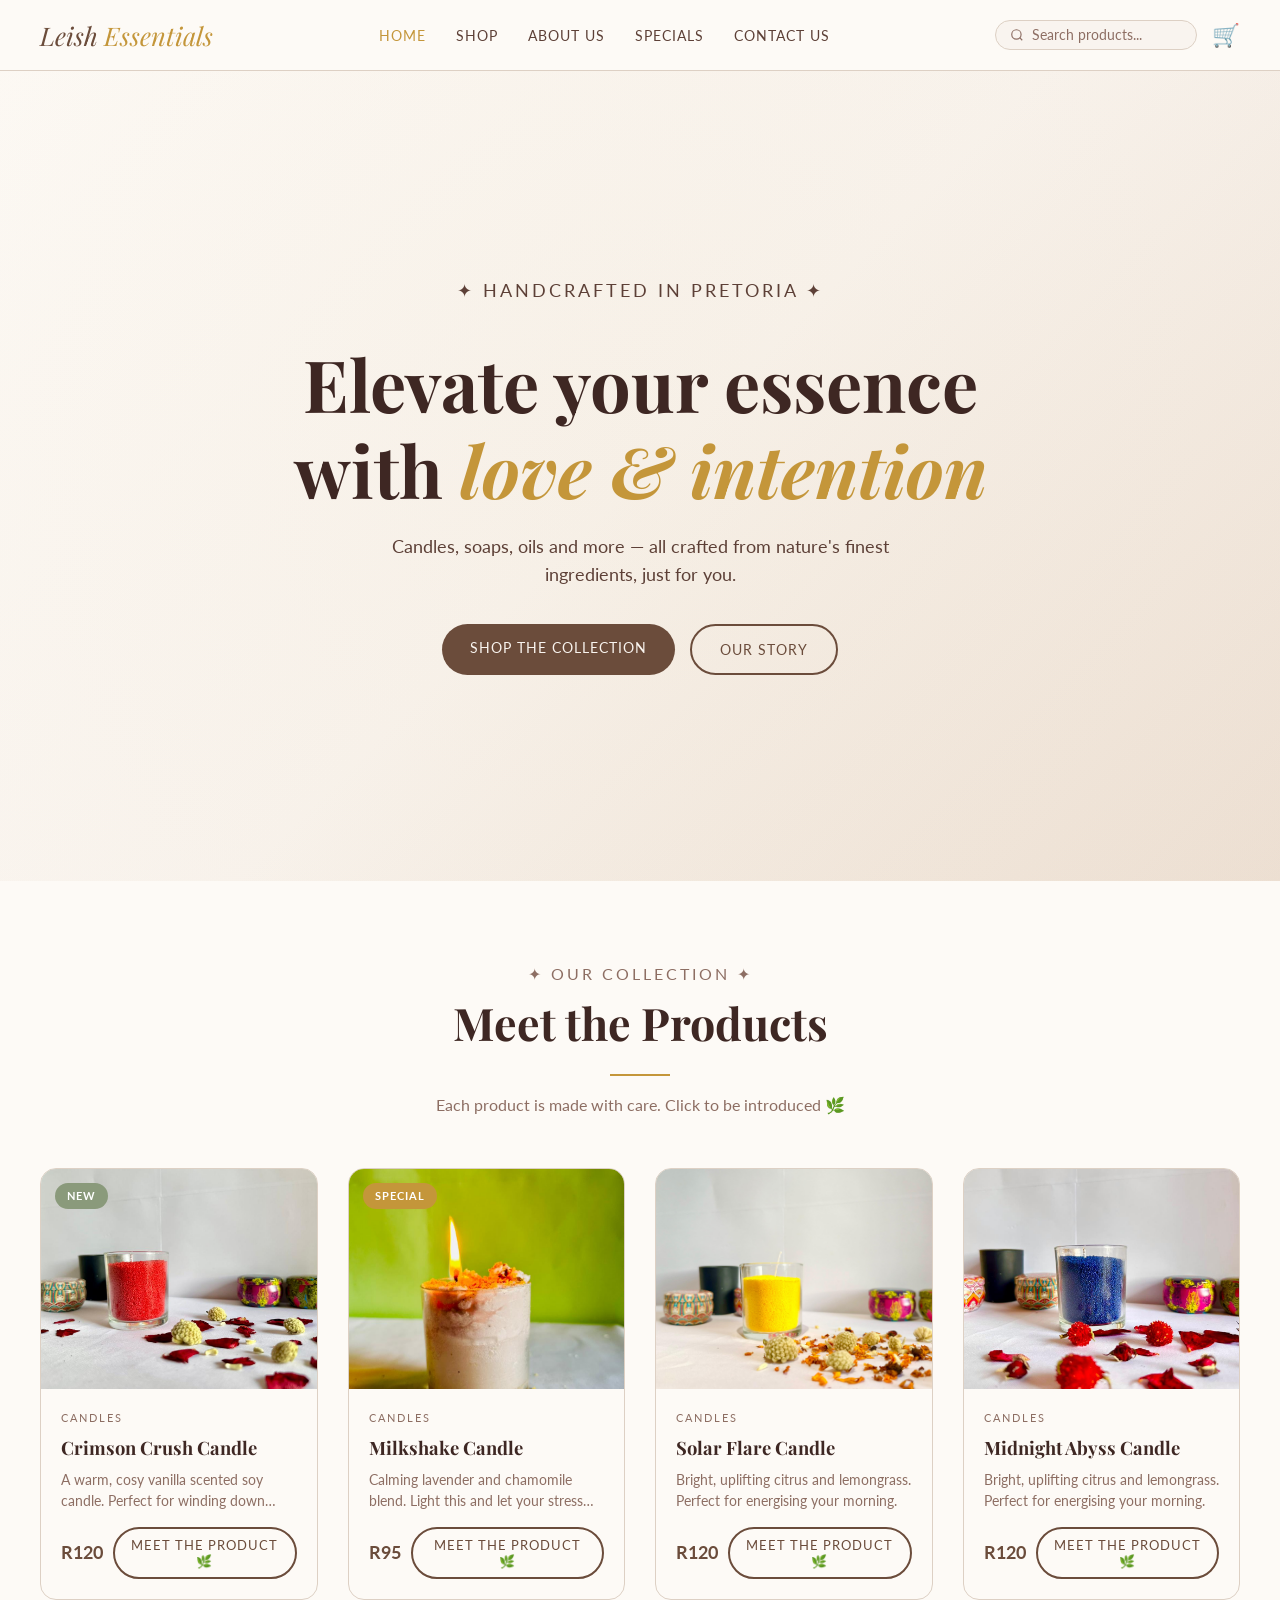
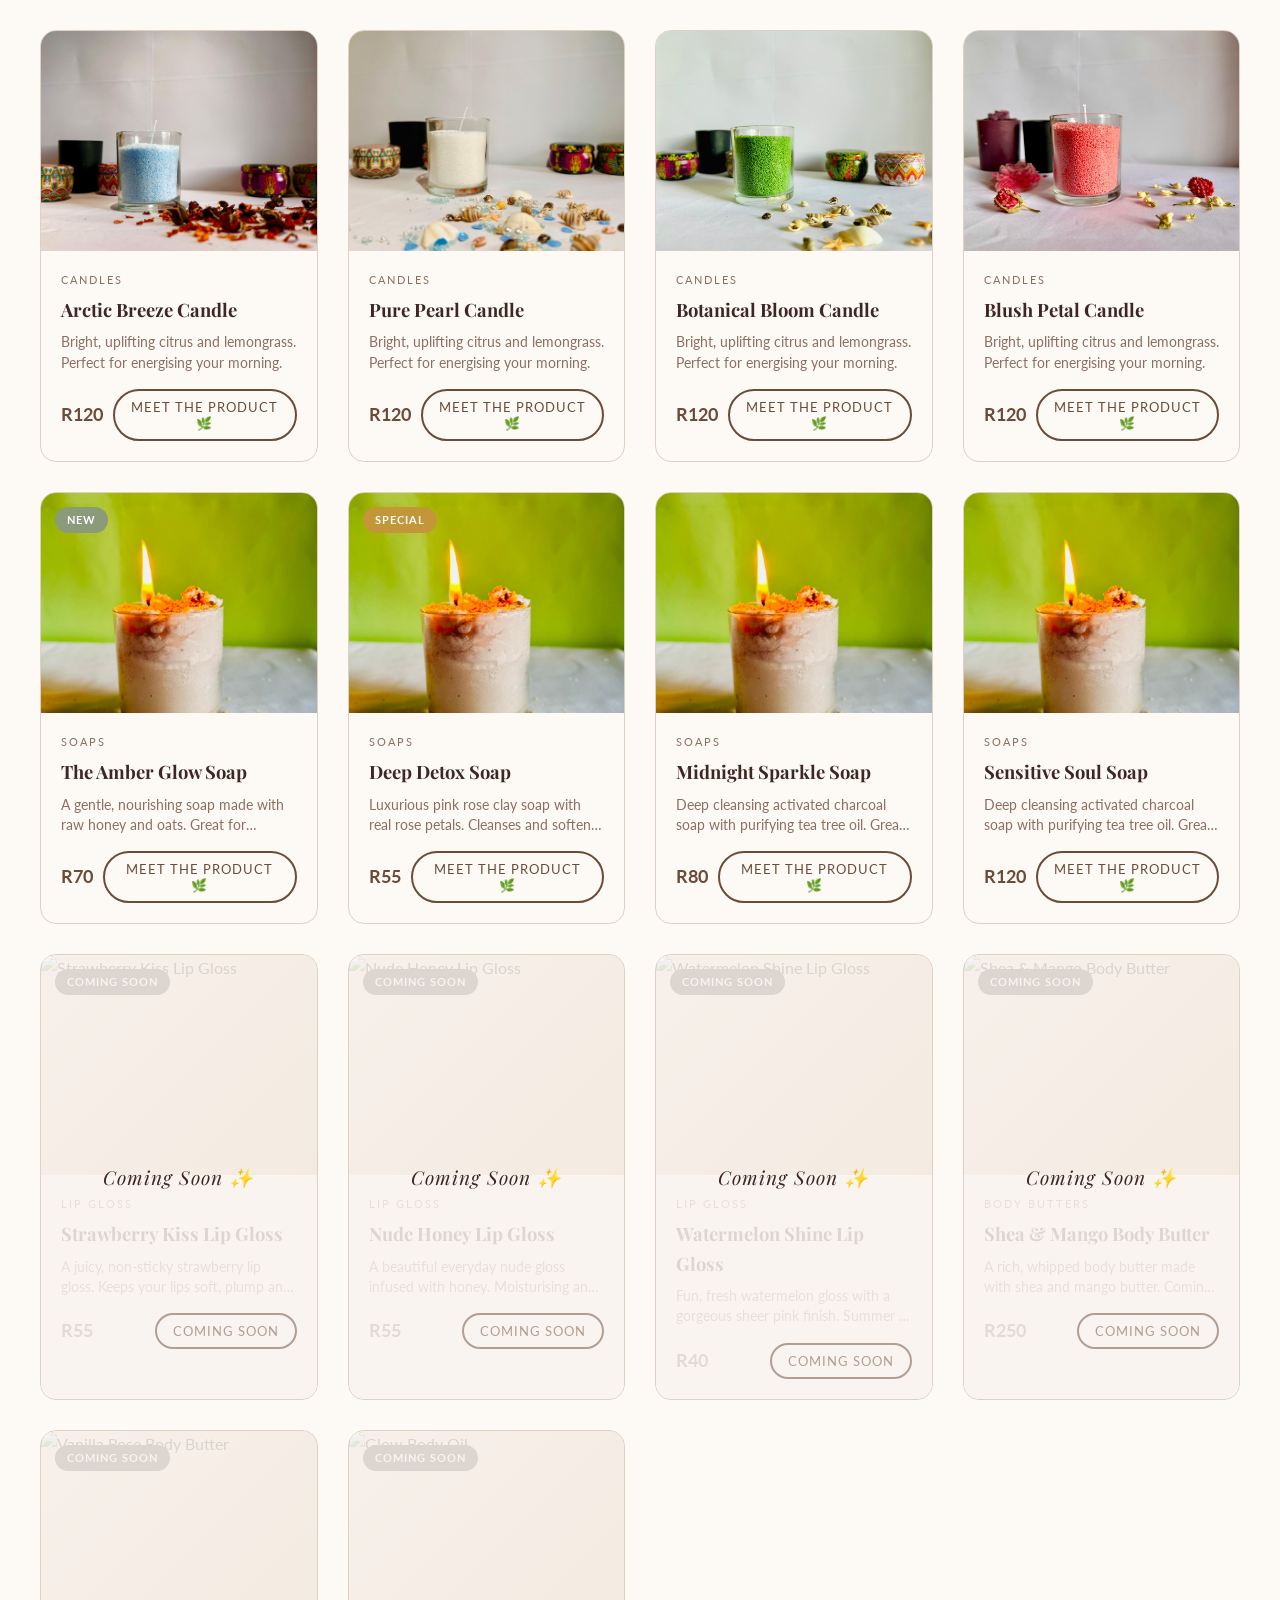
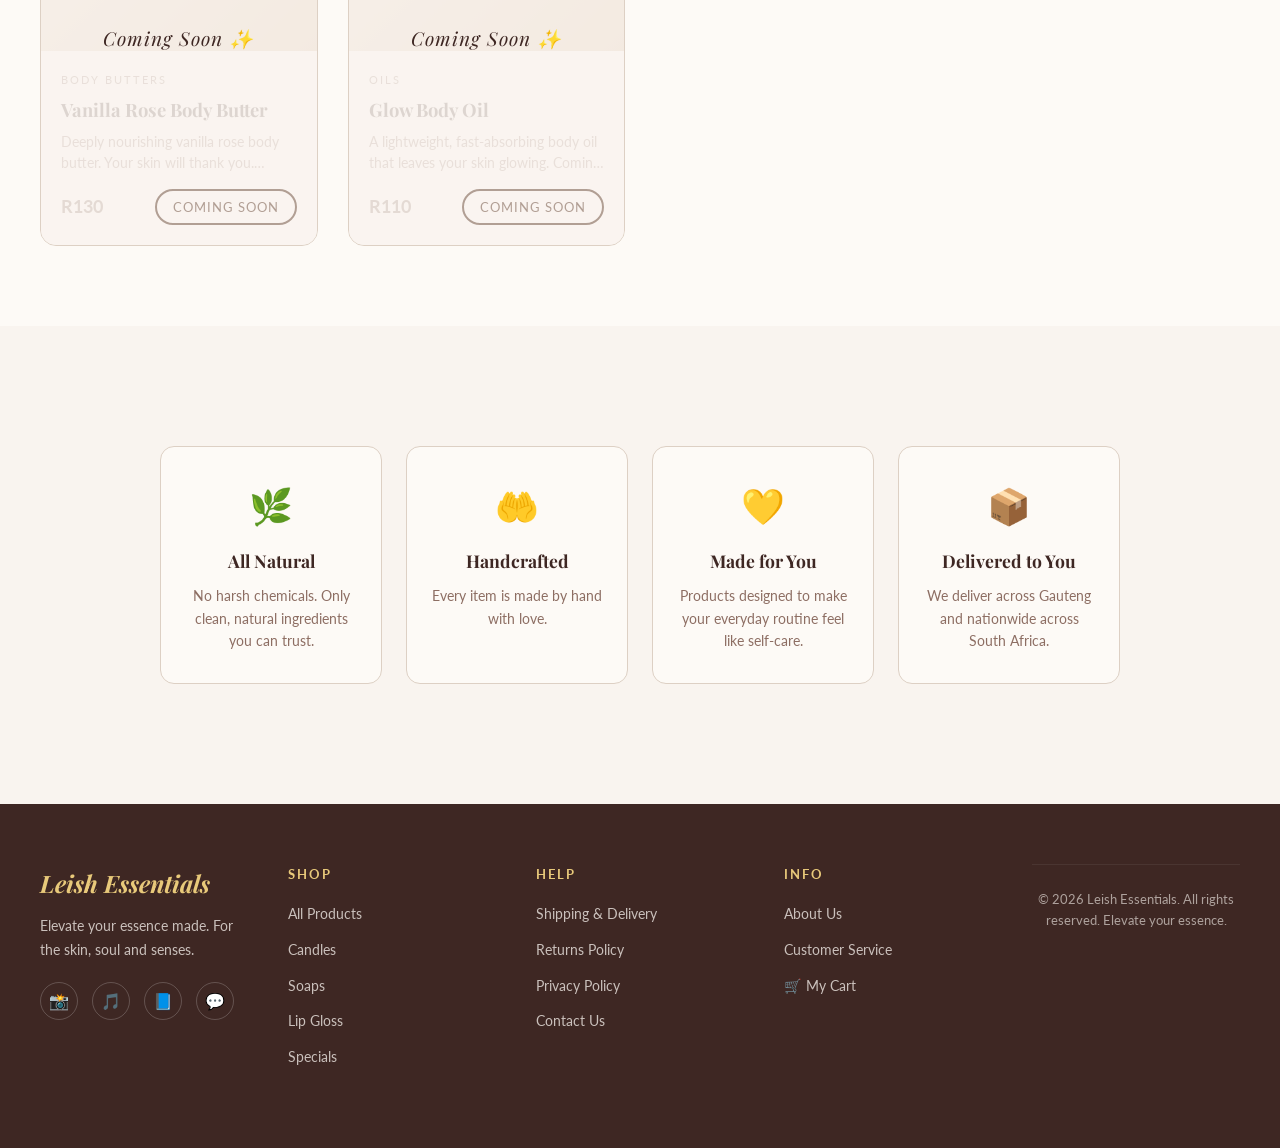
==== index.html @ 4f5d51dc "Fix HTML encoding issues in index.html" ====
<!DOCTYPE html>
<html lang="en">
<head>
  <meta charset="UTF-8" />
  <meta name="viewport" content="width=device-width, initial-scale=1.0"/>
  <title>Leish Essentials — Elevate your essence</title>
  <link rel="stylesheet" href="style.css"/>
</head>
<body>

  <!-- NAVIGATION -->
  <nav>
    <div class="nav-container">
      <a href="index.html" class="nav-logo">Leish <span>Essentials</span></a>

      <ul class="nav-links">
        <li><a href="index.html" class="active">Home</a></li>
        <li><a href="shop.html">Shop</a></li>
        <li><a href="about.html">About Us</a></li>
        <li><a href="specials.html">Specials</a></li>
        <li><a href="contact.html">Contact Us</a></li>
      </ul>

      <div class="nav-right">
        <div class="search-bar">
          <svg width="14" height="14" viewBox="0 0 24 24" fill="none"
            stroke="currentColor" stroke-width="2">
            <circle cx="11" cy="11" r="8"/><line x1="21" y1="21" x2="16.65" y2="16.65"/>
          </svg>
          <input type="text" id="searchInput" placeholder="Search products..." autocomplete="off"/>
        </div>
        <a href="cart.html" class="cart-icon">
          🛒<span class="cart-count" id="cartCount">0</span>
        </a>
        <button class="hamburger" id="hamburger" aria-label="Menu">
          <span></span><span></span><span></span>
        </button>
      </div>
    </div>

    <!-- Search Results -->
    <div class="search-results" id="searchResults"></div>

    <!-- Mobile Nav -->
    <div class="mobile-nav" id="mobileNav">
      <a href="index.html">Home</a>
      <a href="shop.html">Shop</a>
      <a href="about.html">About Us</a>
      <a href="specials.html">Specials</a>
      <a href="contact.html">Contact Us</a>
      <a href="cart.html">🛒 Cart</a>
    </div>
  </nav>

  <!-- HERO -->
  <section class="hero">
    <div class="hero-content">
      <p class="hero-eyebrow">✦ Handcrafted in Pretoria ✦</p>
      <h1>Elevate your essence with <em>love & intention</em></h1>
      <p>Candles, soaps, oils and more — all crafted from nature's finest ingredients, just for you.</p>
      <div class="hero-buttons">
        <a href="shop.html" class="btn btn-primary">Shop the Collection</a>
        <a href="about.html" class="btn btn-outline">Our Story</a>
      </div>
    </div>
  </section>

  <!-- MEET THE PRODUCTS (Home Feature) -->
  <section style="padding: 80px 20px; background: var(--warm-white);">
    <div class="section-header">
      <p class="hero-eyebrow">✦ Our Collection ✦</p>
      <h2>Meet the Products</h2>
      <div class="section-divider"></div>
      <p>Each product is made with care. Click to be introduced 🌿</p>
    </div>

    <div class="product-grid" id="homeProductGrid"></div>
  </section>

  <!-- VALUES STRIP -->
  <section style="background: var(--cream); padding: 60px 20px;">
    <div class="about-values">
      <div class="value-card">
        <div class="value-icon">🌿</div>
        <h3>All Natural</h3>
        <p>No harsh chemicals. Only clean, natural ingredients you can trust.</p>
      </div>
      <div class="value-card">
        <div class="value-icon">🤲</div>
        <h3>Handcrafted</h3>
        <p>Every item is made by hand with love.</p>
      </div>
      <div class="value-card">
        <div class="value-icon">💛</div>
        <h3>Made for You</h3>
        <p>Products designed to make your everyday routine feel like self-care.</p>
      </div>
      <div class="value-card">
        <div class="value-icon">📦</div>
        <h3>Delivered to You</h3>
        <p>We deliver across Gauteng and nationwide across South Africa.</p>
      </div>
    </div>
  </section>

  <!-- FOOTER -->
  <footer>
    <div class="footer-grid">
      <div class="footer-brand">
        <h3>Leish Essentials</h3>
        <p>Elevate your essence made. For the skin, soul and senses.</p>
        <div class="social-links" style="margin-top:20px;">
          <a href="https://www.instagram.com/leish_essentials?igsh=dmN6YTl0bXVvcGlt" aria-label="Instagram ">📸</a>
          <a href="https://www.tiktok.com/@leish_essentials?_r=1&_t=ZS-94G1A8vCPpa" aria-label="TikTok">🎵</a>
          <a href="#" aria-label="Facebook">📘</a>
          <a href="https://wa.me/message/UR2EZZODGWVXG1" aria-label="WhatsApp">💬</a>
        </div>
      </div>

      <div class="footer-col">
        <h4>Shop</h4>
        <ul>
          <li><a href="shop.html">All Products</a></li>
          <li><a href="shop.html?category=candles">Candles</a></li>
          <li><a href="shop.html?category=soaps">Soaps</a></li>
          <li><a href="shop.html?category=lip-gloss">Lip Gloss</a></li>
          <li><a href="specials.html">Specials</a></li>
        </ul>
      </div>

      <div class="footer-col">
  <h4>Help</h4>
  <ul>
    <li><a href="customer-service.html#shipping">Shipping & Delivery</a></li>
    <li><a href="customer-service.html#returns">Returns Policy</a></li>
    <li><a href="customer-service.html#privacy">Privacy Policy</a></li>
    <li><a href="contact.html">Contact Us</a></li>
  </ul>
</div>
<div class="footer-col">
  <h4>Info</h4>
  <ul>
    <li><a href="about.html">About Us</a></li>
    <li><a href="customer-service.html">Customer Service</a></li>
    <li><a href="cart.html
">🛒 My Cart</a></li>
  </ul>
</div>

    <div class="footer-bottom">
      <p>© 2026 Leish Essentials. All rights reserved. Elevate your essence.</p>
    </div>
  </footer>

  <!-- MEET THE PRODUCT MODAL -->
  <div class="modal-overlay" id="modalOverlay">
    <div class="modal-paper">
      <button class="modal-close" id="modalClose">✕</button>
      <img src="" alt="" class="modal-image" id="modalImage"/>
      <p class="modal-category" id="modalCategory"></p>
      <h2 class="modal-name" id="modalName"></h2>
      <div class="modal-divider"></div>
      <p class="modal-desc" id="modalDesc"></p>
      <div class="modal-details" id="modalDetails"></div>
      <p class="modal-price" id="modalPrice"></p>
      <button class="btn btn-gold" id="modalAddToCart">Add to Cart 🛒</button>
    </div>
  </div>

  <!-- TOAST -->
  <div class="toast" id="toast"></div>

  <script src="products.js"></script>
  <script src="cart.js"></script>
  <script src="search.js"></script>
  <script>
    // ── Home page: render "Meet the Product" cards ──
    const homeGrid = document.getElementById('homeProductGrid');

    products.forEach(product => {
      const card = document.createElement('div');
      card.className = 'product-card';

      const badge = product.comingSoon
        ? '<span class="product-card-badge badge-coming-soon">Coming Soon</span>'
        : product.isNew
          ? '<span class="product-card-badge badge-new">New</span>'
          : product.isSpecial
            ? '<span class="product-card-badge badge-special">Special</span>'
            : '';

      card.innerHTML = `
        ${badge}
        <img src="${product.image}" alt="${product.name}" class="product-card-image"/>
        ${product.comingSoon ? '<div class="coming-soon-overlay">Coming Soon ✨</div>' : ''}
        <div class="product-card-body">
          <p class="product-card-category">${product.category.replace('-', ' ')}</p>
          <h3 class="product-card-name">${product.name}</h3>
          <p class="product-card-desc">${product.description}</p>
          <div class="product-card-footer">
            <span class="product-price">R${product.isSpecial ? product.specialPrice : product.price}</span>
            ${!product.comingSoon
              ? `<button class="btn btn-outline" style="padding:8px 16px;font-size:0.8rem;"
                   onclick="openModal(${product.id})">Meet the Product 🌿</button>`
              : `<button class="btn btn-outline" style="padding:8px 16px;font-size:0.8rem;opacity:0.5;" disabled>Coming Soon</button>`
            }
          </div>
        </div>
      `;
      homeGrid.appendChild(card);
    });
  </script>
</body>
</html>
---- style.css ----
/* ===========================
   LEISH ESSENTIALS - STYLES
   Natural, Cream, Earthy Vibes
   =========================== */

@import url('https://fonts.googleapis.com/css2?family=Playfair+Display:ital,wght@0,400;0,600;1,400&family=Lato:wght@300;400;700&display=swap');

/* === ROOT VARIABLES === */
:root {
  --cream: #F9F4EF;
  --warm-white: #FDFAF6;
  --brown: #6B4C3B;
  --dark-brown: #3E2723;
  --gold: #C4963A;
  --light-gold: #E8C97A;
  --sage: #8A9A7B;
  --light-sage: #C8D5BC;
  --text-dark: #2C1A0E;
  --text-medium: #5D4037;
  --text-light: #8D6E63;
  --border: #DDD0C4;
  --shadow: rgba(107, 76, 59, 0.15);
  --font-heading: 'Playfair Display', serif;
  --font-body: 'Lato', sans-serif;
}

/* === RESET & BASE === */
* {
  margin: 0;
  padding: 0;
  box-sizing: border-box;
}

html {
  scroll-behavior: smooth;
}

body {
  font-family: var(--font-body);
  background-color: var(--cream);
  color: var(--text-dark);
  line-height: 1.6;
}

img {
  max-width: 100%;
  height: auto;
  display: block;
}

a {
  text-decoration: none;
  color: inherit;
}

/* === NAVIGATION === */
nav {
  background-color: var(--warm-white);
  border-bottom: 1px solid var(--border);
  position: sticky;
  top: 0;
  z-index: 1000;
  padding: 0 20px;
}

.nav-container {
  max-width: 1200px;
  margin: 0 auto;
  display: flex;
  align-items: center;
  justify-content: space-between;
  height: 70px;
}

.nav-logo {
  font-family: var(--font-heading);
  font-size: 1.6rem;
  color: var(--brown);
  font-style: italic;
}

.nav-logo span {
  color: var(--gold);
}

.nav-links {
  display: flex;
  list-style: none;
  gap: 30px;
  align-items: center;
}

.nav-links a {
  font-family: var(--font-body);
  font-size: 0.9rem;
  letter-spacing: 1px;
  text-transform: uppercase;
  color: var(--text-medium);
  transition: color 0.3s;
}

.nav-links a:hover,
.nav-links a.active {
  color: var(--gold);
}

.nav-right {
  display: flex;
  align-items: center;
  gap: 15px;
}

/* Search Bar */
.search-bar {
  display: flex;
  align-items: center;
  background: var(--cream);
  border: 1px solid var(--border);
  border-radius: 25px;
  padding: 6px 14px;
  gap: 8px;
}

.search-bar input {
  border: none;
  background: transparent;
  outline: none;
  font-family: var(--font-body);
  font-size: 0.85rem;
  color: var(--text-dark);
  width: 150px;
}

.search-bar input::placeholder {
  color: var(--text-light);
}

.search-bar svg {
  color: var(--text-light);
  flex-shrink: 0;
}

/* Cart Icon */
.cart-icon {
  position: relative;
  font-size: 1.4rem;
  cursor: pointer;
  text-decoration: none;
}

.cart-count {
  position: absolute;
  top: -8px;
  right: -8px;
  background: var(--gold);
  color: white;
  font-size: 0.65rem;
  font-weight: 700;
  width: 18px;
  height: 18px;
  border-radius: 50%;
  display: flex;
  align-items: center;
  justify-content: center;
}

/* Hamburger */
.hamburger {
  display: none;
  flex-direction: column;
  gap: 5px;
  cursor: pointer;
  background: none;
  border: none;
}

.hamburger span {
  width: 24px;
  height: 2px;
  background: var(--brown);
  border-radius: 2px;
  transition: all 0.3s;
}

/* Mobile Nav */
.mobile-nav {
  display: none;
  flex-direction: column;
  background: var(--warm-white);
  border-top: 1px solid var(--border);
  padding: 20px;
  gap: 15px;
}

.mobile-nav a {
  font-size: 1rem;
  color: var(--text-medium);
  padding: 8px 0;
  border-bottom: 1px solid var(--border);
  text-transform: uppercase;
  letter-spacing: 1px;
}

.mobile-nav.open {
  display: flex;
}

/* === SEARCH RESULTS DROPDOWN === */
.search-results {
  position: absolute;
  top: 70px;
  left: 50%;
  transform: translateX(-50%);
  width: 350px;
  background: var(--warm-white);
  border: 1px solid var(--border);
  border-radius: 10px;
  box-shadow: 0 8px 30px var(--shadow);
  z-index: 999;
  display: none;
  max-height: 400px;
  overflow-y: auto;
}

.search-result-item {
  display: flex;
  align-items: center;
  gap: 12px;
  padding: 12px 16px;
  cursor: pointer;
  transition: background 0.2s;
  border-bottom: 1px solid var(--border);
}

.search-result-item:last-child {
  border-bottom: none;
}

.search-result-item:hover {
  background: var(--cream);
}

.search-result-item img {
  width: 50px;
  height: 50px;
  object-fit: cover;
  border-radius: 8px;
}

.search-result-info h4 {
  font-size: 0.9rem;
  color: var(--text-dark);
  font-family: var(--font-heading);
}

.search-result-info p {
  font-size: 0.8rem;
  color: var(--gold);
  font-weight: 700;
}

/* === BUTTONS === */
.btn {
  display: inline-block;
  padding: 12px 28px;
  border-radius: 30px;
  font-family: var(--font-body);
  font-size: 0.9rem;
  letter-spacing: 1px;
  text-transform: uppercase;
  cursor: pointer;
  transition: all 0.3s;
  border: none;
}

.btn-primary {
  background: var(--brown);
  color: var(--cream);
}

.btn-primary:hover {
  background: var(--dark-brown);
  transform: translateY(-2px);
}

.btn-outline {
  background: transparent;
  color: var(--brown);
  border: 2px solid var(--brown);
}

.btn-outline:hover {
  background: var(--brown);
  color: var(--cream);
}

.btn-gold {
  background: var(--gold);
  color: var(--warm-white);
}

.btn-gold:hover {
  background: var(--dark-brown);
  transform: translateY(-2px);
}

/* === HERO SECTION (Home) === */
.hero {
  min-height: 90vh;
  background: linear-gradient(135deg, var(--warm-white) 0%, var(--cream) 50%, #EDE0D4 100%);
  display: flex;
  align-items: center;
  justify-content: center;
  text-align: center;
  padding: 60px 20px;
  position: relative;
  overflow: hidden;
}

.hero::before {
  content: '';
  position: absolute;
  top: -50%;
  left: -50%;
  width: 200%;
  height: 200%;
  background: radial-gradient(circle, rgba(196, 150, 58, 0.05) 0%, transparent 70%);
  animation: shimmer 8s ease-in-out infinite;
}

@keyframes shimmer {
  0%, 100% { transform: scale(1); }
  50% { transform: scale(1.1); }
}

.hero-content {
  max-width: 700px;
  position: relative;
  z-index: 1;
}

.hero-eyebrow {
  font-size: 0.8rem;

letter-spacing: 3px;
  text-transform: uppercase;
  color: var(--gold);
  margin-bottom: 16px;
}

.hero h1 {
  font-family: var(--font-heading);
  font-size: clamp(2.5rem, 6vw, 4.5rem);
  color: var(--dark-brown);
  line-height: 1.2;
  margin-bottom: 20px;
}

.hero h1 em {
  color: var(--gold);
  font-style: italic;
}

.hero p {
  font-size: 1.1rem;
  color: var(--text-medium);
  margin-bottom: 35px;
  max-width: 500px;
  margin-left: auto;
  margin-right: auto;
}

.hero-buttons {
  display: flex;
  gap: 15px;
  justify-content: center;
  flex-wrap: wrap;
}

/* === SECTION STYLES === */
section {
  padding: 80px 20px;
}

.section-header {
  text-align: center;
  margin-bottom: 50px;
}

.section-header h2 {
  font-family: var(--font-heading);
  font-size: clamp(1.8rem, 4vw, 2.8rem);
  color: var(--dark-brown);
  margin-bottom: 12px;
}

.section-header p {
  color: var(--text-light);
  font-size: 1rem;
  max-width: 500px;
  margin: 0 auto;
}

.section-divider {
  width: 60px;
  height: 2px;
  background: var(--gold);
  margin: 16px auto;
}

/* === PRODUCT GRID === */
.product-grid {
  display: grid;
  grid-template-columns: repeat(auto-fill, minmax(260px, 1fr));
  gap: 30px;
  max-width: 1200px;
  margin: 0 auto;
}

/* === PRODUCT CARD === */
.product-card {
  background: var(--warm-white);
  border-radius: 16px;
  overflow: hidden;
  border: 1px solid var(--border);
  transition: transform 0.3s, box-shadow 0.3s;
  position: relative;
}

.product-card:hover {
  transform: translateY(-6px);
  box-shadow: 0 16px 40px var(--shadow);
}

.product-card-image {
  width: 100%;
  height: 250px;
  object-fit: cover;
}

.product-card-badge {
  position: absolute;
  top: 14px;
  left: 14px;
  padding: 4px 12px;
  border-radius: 20px;
  font-size: 0.7rem;
  font-weight: 700;
  letter-spacing: 1px;
  text-transform: uppercase;
}

.badge-new {
  background: var(--sage);
  color: white;
}

.badge-special {
  background: var(--gold);
  color: white;
}

.badge-coming-soon {
  background: var(--dark-brown);
  color: var(--cream);
}

.product-card-body {
  padding: 20px;
}

.product-card-category {
  font-size: 0.7rem;
  text-transform: uppercase;
  letter-spacing: 2px;
  color: var(--text-light);
  margin-bottom: 6px;
}

.product-card-name {
  font-family: var(--font-heading);
  font-size: 1.15rem;
  color: var(--dark-brown);
  margin-bottom: 8px;
}

.product-card-desc {
  font-size: 0.85rem;
  color: var(--text-light);
  margin-bottom: 16px;
  line-height: 1.5;
  display: -webkit-box;
  -webkit-line-clamp: 2;
  -webkit-box-orient: vertical;
  overflow: hidden;
}

.product-card-footer {
  display: flex;
  align-items: center;
  justify-content: space-between;
  gap: 10px;
}

.product-price {
  font-weight: 700;
  font-size: 1.1rem;
  color: var(--brown);
}

.product-price .original-price {
  text-decoration: line-through;
  color: var(--text-light);
  font-size: 0.85rem;
  font-weight: 400;
}

.coming-soon-overlay {
  position: absolute;
  inset: 0;
  background: rgba(249, 244, 239, 0.85);
  display: flex;
  align-items: center;
  justify-content: center;
  font-family: var(--font-heading);
  font-size: 1.2rem;
  color: var(--dark-brown);
  font-style: italic;
  letter-spacing: 1px;
}

/* === MEET THE PRODUCT MODAL === */
.modal-overlay {
  position: fixed;
  inset: 0;
  background: rgba(0, 0, 0, 0.5);
  backdrop-filter: blur(6px);
  -webkit-backdrop-filter: blur(6px);
  z-index: 2000;
  display: flex;
  align-items: center;
  justify-content: center;
  padding: 20px;
  opacity: 0;
  pointer-events: none;
  transition: opacity 0.3s;
}

.modal-overlay.active {
  opacity: 1;
  pointer-events: all;
}

.modal-paper {
  background: #FDF8F2;
  border-radius: 4px;
  max-width: 420px;
  width: 100%;
  max-height: 90vh;
  overflow-y: auto;
  padding: 40px 35px;
  position: relative;
  text-align: center;
  box-shadow: 0 20px 60px rgba(0,0,0,0.25),
              4px 0 0 #E8DDD3,
              -4px 0 0 #E8DDD3;
  transform: translateY(30px);
  transition: transform 0.3s;
  font-family: var(--font-heading);
}

.modal-overlay.active .modal-paper {
  transform: translateY(0);
}

.modal-close {
  position: absolute;
  top: 14px;
  right: 16px;
  background: none;
  border: none;
  font-size: 1.4rem;
  cursor: pointer;
  color: var(--text-light);
  line-height: 1;
  transition: color 0.2s;
}

.modal-close:hover {
  color: var(--dark-brown);
}

.modal-image {
  width: 160px;
  height: 160px;
  object-fit: cover;
  border-radius: 50%;
  margin: 0 auto 20px;
  border: 4px solid var(--border);
}

.modal-category {
  font-size: 0.7rem;
  text-transform: uppercase;
  letter-spacing: 3px;
  color: var(--gold);
  font-family: var(--font-body);
  margin-bottom: 8px;
}

.modal-name {
  font-size: 1.6rem;
  color: var(--dark-brown);
  margin-bottom: 6px;
}

.modal-divider {
  width: 40px;
  height: 1px;
  background: var(--gold);
  margin: 12px auto;
}

.modal-desc {
  font-family: var(--font-body);
  font-size: 0.9rem;
  color: var(--text-medium);
  line-height: 1.7;
  margin-bottom: 16px;
}

.modal-details {
  background: var(--cream);
  border-radius: 8px;
  padding: 12px 16px;
  margin-bottom: 20px;
  text-align: left;
}

.modal-details p {
  font-family: var(--font-body);
  font-size: 0.82rem;
  color: var(--text-medium);
  margin-bottom: 4px;
}

.modal-details p span {
  color: var(--dark-brown);
  font-weight: 700;
}

.modal-price {
  font-size: 1.4rem;
  color: var(--brown);
  margin-bottom: 20px;
}

/* === FILTER BAR (Shop Page) === */
.filter-bar {
  display: flex;
  gap: 12px;
  justify-content: center;
  flex-wrap: wrap;
  margin-bottom: 40px;
}

.filter-btn {
  padding: 8px 20px;
  border-radius: 25px;
  border: 1px solid var(--border);
  background: var(--warm-white);
  color: var(--text-medium);
  font-family: var(--font-body);
  font-size: 0.85rem;
  cursor: pointer;
  transition: all 0.3s;
  text-transform: capitalize;
  letter-spacing: 0.5px;
}

.filter-btn:hover,
.filter-btn.active {
  background: var(--brown);
  color: var(--cream);
  border-color: var(--brown);
}

/* === CART STYLES === */
.cart-page {
  max-width: 900px;
  margin: 0 auto;
  padding: 60px 20px;
}

.cart-page h1 {
  font-family: var(--font-heading);
  font-size: 2.2rem;
  color: var(--dark-brown);
  margin-bottom: 40px;
  text-align: center;
}

.cart-empty {
  text-align: center;
  padding: 80px 20px;
}

.cart-empty p {
  font-size: 1.1rem;
  color: var(--text-light);
  margin-bottom: 20px;
}

.cart-item {
  display: flex;
  align-items: center;
  gap: 20px;
  background: var(--warm-white);
  border: 1px solid var(--border);
  border-radius: 12px;
  padding: 16px;
  margin-bottom: 16px;
}

.cart-item img {
  width: 80px;
  height: 80px;
  object-fit: cover;
  border-radius: 10px;
  flex-shrink: 0;
}

.cart-item-info {
  flex: 1;
}

.cart-item-info h3 {
  font-family: var(--font-heading);
  font-size: 1rem;
  color: var(--dark-brown);
  margin-bottom: 4px;
}

.cart-item-info p {
  font-size: 0.85rem;
  color: var(--text-light);
}

.cart-item-price {
  font-weight: 700;
  color: var(--brown);
  font-size: 1rem;
  white-space: nowrap;
}

.cart-item-remove {
  background: none;
  border: none;
  color: var(--text-light);
  cursor: pointer;
  font-size: 1.2rem;
  transition: color 0.2s;
}

.cart-item-remove:hover {
  color: #c0392b;
}

.cart-summary {
  background: var(--warm-white);
  border: 1px solid var(--border);
  border-radius: 12px;
  padding: 24px;
  margin-top: 30px;
}

.cart-summary h3 {
  font-family: var(--font-heading);
  font-size: 1.3rem;
  color: var(--dark-brown);
  margin-bottom: 20px;
}

.cart-summary-row {
  display: flex;
  justify-content: space-between;
  margin-bottom: 12px;
  font-size: 0.95rem;
  color: var(--text-medium);
}

.cart-summary-row.total {
  border-top: 1px solid var(--border);
  padding-top: 12px;
  margin-top: 12px;
  font-weight: 700;
  font-size: 1.1rem;
  color: var(--dark-brown);
}

.shipping-selector {
  margin: 20px 0;
}

.shipping-selector label {
  display: block;
  font-size: 0.85rem;
  color: var(--text-medium);
  margin-bottom: 8px;
  font-weight: 700;
}

.shipping-selector select {
  width: 100%;
  padding: 10px 14px;
  border-radius: 8px;
  border: 1px solid var(--border);
  background: var(--cream);
  font-family: var(--font-body);
  font-size: 0.9rem;
  color: var(--text-dark);
  cursor: pointer;
}

/* === CONTACT FORM === */
.contact-page {
  max-width: 700px;
  margin: 0 auto;
  padding: 60px 20px;
}

.contact-page h1 {
  font-family: var(--font-heading);
  font-size: 2.2rem;
  color: var(--dark-brown);
  text-align: center;
  margin-bottom: 10px;
}

.contact-page p.subtitle {
  text-align: center;
  color: var(--text-light);
  margin-bottom: 40px;
}

.form-group {
  margin-bottom: 20px;
}

.form-group label {
  display: block;
  font-size: 0.85rem;
  font-weight: 700;
  color: var(--text-medium);
  margin-bottom: 8px;
  letter-spacing: 0.5px;
}

.form-group input,
.form-group textarea,
.form-group select {
  width: 100%;
  padding: 12px 16px;
  border: 1px solid var(--border);
  border-radius: 10px;
  background: var(--warm-white);
  font-family: var(--font-body);
  font-size: 0.95rem;
  color: var(--text-dark);
  transition: border-color 0.3s;
  outline: none;
}

.form-group input:focus,
.form-group textarea:focus {
  border-color: var(--gold);
}

.form-group textarea {
  height: 140px;
  resize: vertical;
}

/* === POLICY ACCORDION === */
.policy-section {
  max-width: 800px;
  margin: 0 auto;
  padding: 60px 20px;
}

.policy-section h1{
  font-family: var(--font-heading);
  font-size: 2.2rem;
  color: var(--dark-brown);
  text-align: center;
  margin-bottom: 10px;
}

.policy-section p.subtitle {
  text-align: center;
  color: var(--text-light);
  margin-bottom: 50px;
}

.accordion-item {
  background: var(--warm-white);
  border: 1px solid var(--border);
  border-radius: 12px;
  margin-bottom: 16px;
  overflow: hidden;
}

.accordion-header {
  width: 100%;
  background: none;
  border: none;
  padding: 20px 24px;
  display: flex;
  align-items: center;
  justify-content: space-between;
  cursor: pointer;
  font-family: var(--font-heading);
  font-size: 1.1rem;
  color: var(--dark-brown);
  text-align: left;
  transition: background 0.2s;
}

.accordion-header:hover {
  background: var(--cream);
}

.accordion-header .accordion-icon {
  font-size: 1.2rem;
  color: var(--gold);
  transition: transform 0.3s;
  flex-shrink: 0;
}

.accordion-item.open .accordion-icon {
  transform: rotate(45deg);
}

.accordion-body {
  max-height: 0;
  overflow: hidden;
  transition: max-height 0.4s ease;
}

.accordion-body-inner {
  padding: 0 24px 24px;
  font-size: 0.92rem;
  color: var(--text-medium);
  line-height: 1.8;
}

.accordion-body-inner h4 {
  font-family: var(--font-heading);
  color: var(--dark-brown);
  margin: 16px 0 8px;
}

.accordion-body-inner ul {
  padding-left: 20px;
  margin-top: 8px;
}

.accordion-body-inner ul li {
  margin-bottom: 6px;
}

.accordion-item.open .accordion-body {
  max-height: 1000px;
}

/* === SPECIALS PAGE === */
.specials-banner {
  background: linear-gradient(135deg, var(--dark-brown), var(--brown));
  color: var(--cream);
  text-align: center;
  padding: 60px 20px;
}

.specials-banner h1 {
  font-family: var(--font-heading);
  font-size: clamp(2rem, 5vw, 3.5rem);
  margin-bottom: 12px;
}

.specials-banner p {
  font-size: 1rem;
  opacity: 0.85;
  max-width: 500px;
  margin: 0 auto;
}

/* === ABOUT PAGE === */
.about-hero {
  background: linear-gradient(to right, var(--cream), #EDE0D4);
  padding: 80px 20px;
  text-align: center;
}

.about-hero h1 {
  font-family: var(--font-heading);
  font-size: clamp(2rem, 5vw, 3.5rem);
  color: var(--dark-brown);
  margin-bottom: 16px;
}

.about-hero p {
  color: var(--text-medium);
  font-size: 1.05rem;
  max-width: 600px;
  margin: 0 auto;
  line-height: 1.8;
}

.about-values {
  display: grid;
  grid-template-columns: repeat(auto-fill, minmax(220px, 1fr));
  gap: 24px;
  max-width: 1000px;
  margin: 0 auto;
  padding: 60px 20px;
}

.value-card {
  background: var(--warm-white);
  border: 1px solid var(--border);
  border-radius: 14px;
  padding: 30px 24px;
  text-align: center;
}

.value-card .value-icon {
  font-size: 2.2rem;
  margin-bottom: 14px;
}

.value-card h3 {
  font-family: var(--font-heading);
  color: var(--dark-brown);
  margin-bottom: 10px;
  font-size: 1.1rem;
}

.value-card p {
  font-size: 0.88rem;
  color: var(--text-light);
  line-height: 1.6;
}

/* === FOOTER === */
footer {
  background: var(--dark-brown);
  color: var(--cream);
  padding: 60px 20px 30px;
}

.footer-grid {
  display: grid;
  grid-template-columns: repeat(auto-fit, minmax(200px, 1fr));
  gap: 40px;
  max-width: 1200px;
  margin: 0 auto 40px;
}

.footer-brand h3 {
  font-family: var(--font-heading);
  font-size: 1.5rem;
  font-style: italic;
  margin-bottom: 12px;
  color: var(--light-gold);
}

.footer-brand p {
  font-size: 0.88rem;
  opacity: 0.75;
  line-height: 1.7;
}

.footer-col h4 {
  font-size: 0.8rem;
  letter-spacing: 2px;
  text-transform: uppercase;
  color: var(--light-gold);
  margin-bottom: 16px;
}

.footer-col ul {
  list-style: none;
}

.footer-col ul li {
  margin-bottom: 10px;
}

.footer-col ul li a {
  font-size: 0.88rem;
  opacity: 0.75;
  transition: opacity 0.2s;
}

.footer-col ul li a:hover {
  opacity: 1;
  color: var(--light-gold);
}

.social-links {
  display: flex;
  gap: 14px;
  margin-top: 8px;
}

.social-links a {
  width: 38px;
  height: 38px;
  border-radius: 50%;
  border: 1px solid rgba(255,255,255,0.2);
  display: flex;
  align-items: center;
  justify-content: center;
  font-size: 1rem;
  transition: all 0.3s;
}

.social-links a:hover {
  background: var(--gold);
  border-color: var(--gold);
}

.footer-bottom {
  border-top: 1px solid rgba(255,255,255,0.1);
  padding-top: 24px;
  text-align: center;
  font-size: 0.82rem;
  opacity: 0.6;
  max-width: 1200px;
  margin: 0 auto;
}

/* === TOAST NOTIFICATION === */
.toast {
  position: fixed;
  bottom: 30px;
  right: 30px;
  background: var(--dark-brown);
  color: var(--cream);
  padding: 14px 24px;
  border-radius: 30px;
  font-size: 0.9rem;
  z-index: 9999;
  transform: translateY(100px);
  opacity: 0;
  transition: all 0.4s;
  box-shadow: 0 8px 30px rgba(0,0,0,0.2);
}

.toast.show {
  transform: translateY(0);
  opacity: 1;
}

.toast.success {
  border-left: 4px solid var(--sage);
}

/* === UTILITY === */
.container {
  max-width: 1200px;
  margin: 0 auto;
}

.text-center {
  text-align: center;
}

.mt-20 { margin-top: 20px; }
.mt-40 { margin-top: 40px; }
.mb-20 { margin-bottom: 20px; }
.mb-40 { margin-bottom: 40px; }

/* === RESPONSIVE === */
@media (max-width: 768px) {
  .nav-links,
  .search-bar {
    display: none;
  }

  .hamburger {
    display: flex;
  }

  .search-results {
    width: 95vw;
    left: 2.5vw;
    transform: none;
  }

  .hero {
    min-height: 70vh;
    padding: 40px 20px;
  }

  .hero-buttons {
    flex-direction: column;
    align-items: center;
  }

  .product-grid {
    grid-template-columns: repeat(auto-fill, minmax(160px, 1fr));
    gap: 16px;
  }

  .product-card-image {
    height: 180px;
  }

  .cart-item {
    flex-wrap: wrap;
  }

  .footer-grid {
    grid-template-columns: 1fr 1fr;
    gap: 30px;
  }

  .modal-paper {
    padding: 30px 20px;
  }
}

@media (max-width: 480px) {
  .product-grid {
    grid-template-columns: 1fr 1fr;
    gap: 12px;
  }

  .footer-grid {
    grid-template-columns: 1fr;
  }

  .about-values {
    grid-template-columns: 1fr 1fr;
  }
}
/* ── Product Card Image ── */
.product-card-image {
  width: 100%;
  height: 220px;
  object-fit: cover;
  object-position: center;
  display: block;
  border-radius: 12px 12px 0 0;
  background: linear-gradient(135deg, #EDE0D4, #D4B896);
  transition: transform 0.4s ease;
}

.product-card:hover .product-card-image {
  transform: scale(1.03);
}

/* ── Modal Image ── */
.modal-image {
  width: 100%;
  height: 280px;
  object-fit: cover;
  object-position: center;
  border-radius: 12px;
  background: linear-gradient(135deg, #EDE0D4, #D4B896);
  margin-bottom: 20px;
  display: block;
}
/* ══════════════════════════════════════
   ORDER MODAL STYLES
   ══════════════════════════════════════ */

/* ── Modal Overlay ── */
.modal-overlay {
  position: fixed;
  inset: 0;
  background: rgba(0, 0, 0, 0.55);
  backdrop-filter: blur(4px);
  -webkit-backdrop-filter: blur(4px);
  z-index: 9999;
  display: flex;
  align-items: center;
  justify-content: center;
  padding: 20px;
  opacity: 0;
  visibility: hidden;
  transition: all 0.3s ease;
}

.modal-overlay.active {
  opacity: 1;
  visibility: visible;
}

/* ── Modal Paper ── */
.modal-paper {
  background: var(--warm-white);
  border-radius: 20px;
  padding: 40px;
  width: 100%;
  max-width: 560px;
  max-height: 90vh;
  overflow-y: auto;
  box-shadow: 0 30px 80px rgba(0,0,0,0.2);
  transform: translateY(30px);
  transition: transform 0.3s ease;
}

.modal-overlay.active .modal-paper {
  transform: translateY(0);
}

/* ── Modal scrollbar ── */
.modal-paper::-webkit-scrollbar {
  width: 6px;
}

.modal-paper::-webkit-scrollbar-track {
  background: var(--cream);
  border-radius: 10px;
}

.modal-paper::-webkit-scrollbar-thumb {
  background: var(--border);
  border-radius: 10px;
}

/* ── Form Groups inside Modal ── */
.modal-paper .form-group {
  margin-bottom: 16px;
}

.modal-paper .form-group label {
  display: block;
  font-size: 0.82rem;
  font-weight: 700;
  color: var(--dark-brown);
  text-transform: uppercase;
  letter-spacing: 0.8px;
  margin-bottom: 6px;
}

.modal-paper .form-group input,
.modal-paper .form-group select,
.modal-paper .form-group textarea {
  width: 100%;
  padding: 11px 14px;
  border: 1.5px solid var(--border);
  border-radius: 10px;
  background: var(--cream);
  font-family: var(--font-body);
  font-size: 0.9rem;
  color: var(--dark-brown);
  transition: border-color 0.2s ease, box-shadow 0.2s ease;
  box-sizing: border-box;
}

.modal-paper .form-group input:focus,
.modal-paper .form-group select:focus,
.modal-paper .form-group textarea:focus {
  outline: none;
  border-color: var(--gold);
  box-shadow: 0 0 0 3px rgba(212, 175, 55, 0.15);
  background: var(--warm-white);
}

.modal-paper .form-group input::placeholder,
.modal-paper .form-group textarea::placeholder {
  color: var(--text-light);
  font-size: 0.85rem;
}

/* ── Toast Error Style ── */
.toast.error {
  background: #C0392B;
}

/* ── Order Success Page Animations ── */
.success-card {
  animation: fadeInUp 0.5s ease forwards;
}

@keyframes fadeInUp {
  from {
    opacity: 0;
    transform: translateY(30px);
  }
  to {
    opacity: 1;
    transform: translateY(0);
  }
}

/* ── Cart Item Styles ── */
.cart-item {
  display: flex;
  align-items: center;
  gap: 16px;
  background: var(--warm-white);
  border: 1px solid var(--border);
  border-radius: 14px;
  padding: 16px;
  margin-bottom: 14px;
  transition: box-shadow 0.2s ease;
}

.cart-item:hover {
  box-shadow: 0 6px 20px var(--shadow);
}

.cart-item-info {
  flex: 1;
}

.cart-item-info h3 {
  font-family: var(--font-heading);
  font-size: 1rem;
  color: var(--dark-brown);
  margin-bottom: 4px;
}

.cart-item-price {
  font-family: var(--font-heading);
  font-size: 1.1rem;
  font-weight: 700;
  color: var(--brown);
  white-space: nowrap;
}

.cart-item-remove {
  background: none;
  border: 1px solid var(--border);
  border-radius: 50%;
  width: 28px;
  height: 28px;
  display: flex;
  align-items: center;
  justify-content: center;
  cursor: pointer;
  font-size: 0.75rem;
  color: var(--text-light);
  transition: all 0.2s ease;
}

.cart-item-remove:hover {
  background: #fde8e8;
  border-color: #C0392B;
  color: #C0392B;
}

/* ── Cart Page Layout ── */
.cart-page {
  max-width: 700px;
  margin: 0 auto;
  padding: 60px 20px;
  min-height: 70vh;
}

.cart-page h1 {
  font-family: var(--font-heading);
  font-size: clamp(1.8rem, 4vw, 2.5rem);
  color: var(--dark-brown);
  margin-bottom: 30px;
}

.cart-empty {
  text-align: center;
  padding: 60px 20px;
  color: var(--text-light);
}

.cart-empty p:first-of-type {
  font-size: 3rem;
  margin-bottom: 12px;
}

.cart-empty p:last-of-type {
  font-size: 1rem;
  margin-bottom: 24px;
}

/* ── Cart Summary Box ── */
.cart-summary {
  background: var(--warm-white);
  border: 1px solid var(--border);
  border-radius: 16px;
  padding: 24px;
  margin-top: 24px;
}

.cart-summary h3 {
  font-family: var(--font-heading);
  font-size: 1.2rem;
  color: var(--dark-brown);
  margin-bottom: 20px;
}

.cart-summary-row {
  display: flex;
  justify-content: space-between;
  align-items: center;
  padding: 10px 0;
  border-bottom: 1px solid var(--border);
  font-size: 0.92rem;
  color: var(--text-medium);
}

.cart-summary-row:last-of-type {
  border-bottom: none;
}

.cart-summary-row.total {
  font-weight: 700;
  font-size: 1.1rem;
  color: var(--dark-brown);
  margin-top: 6px;
  padding-top: 14px;
  border-top: 2px solid var(--border);
}

/* ── Shipping Selector ── */
.shipping-selector {
  margin: 16px 0;
}

.shipping-selector label {
  display: block;
  font-size: 0.8rem;
  font-weight: 700;
  text-transform: uppercase;
  letter-spacing: 0.8px;
  color: var(--dark-brown);
  margin-bottom: 6px;
}

.shipping-selector select {
  width: 100%;
  padding: 10px 14px;
  border: 1.5px solid var(--border);
  border-radius: 10px;
  background: var(--cream);
  font-family: var(--font-body);
  font-size: 0.9rem;
  color: var(--dark-brown);
  cursor: pointer;
  transition: border-color 0.2s ease;
}

.shipping-selector select:focus {
  outline: none;
  border-color: var(--gold);
}

/* ── Responsive Cart ── */
@media (max-width: 500px) {
  .cart-item {
    flex-wrap: wrap;
    gap: 12px;
  }

  .cart-page {
    padding: 40px 16px;
  }

  .modal-paper {
    padding: 24px 18px;
  }
} 
/* ══════════════════════════════════════
   MOBILE SEARCH FIX
   ══════════════════════════════════════ */

/* ── Show search icon on mobile ── */
@media (max-width: 768px) {

  /* Keep search bar hidden on mobile */
  .search-bar {
    display: none;
  }

  /* Show mobile search toggle button */
  .mobile-search-btn {
    display: flex !important;
    align-items: center;
    justify-content: center;
    background: none;
    border: none;
    cursor: pointer;
    padding: 8px;
    color: var(--dark-brown);
    font-size: 1.2rem;
  }

  /* Mobile search bar dropdown */
  .mobile-search-bar {
    display: none;
    padding: 12px 16px;
    background: var(--warm-white);
    border-bottom: 1px solid var(--border);
  }

  .mobile-search-bar.active {
    display: flex !important;
    align-items: center;
    gap: 10px;
  }

  .mobile-search-bar input {
    flex: 1;
    padding: 10px 14px;
    border: 1.5px solid var(--border);
    border-radius: 10px;
    font-family: var(--font-body);
    font-size: 0.9rem;
    color: var(--dark-brown);
    background: var(--cream);
    outline: none;
  }

  .mobile-search-bar input:focus {
    border-color: var(--gold);
  }

  .mobile-search-bar button {
    background: none;
    border: none;
    cursor: pointer;
    font-size: 1.2rem;
    padding: 4px;
    color: var(--text-light);
  }
}

/* ── Hide mobile search btn on desktop ── */
@media (min-width: 769px) {
  .mobile-search-btn {
    display: none;
  }

  .mobile-search-bar {
    display: none !important;
  }
}
@media (max-width: 600px) {
  .hero { padding: 40px 16px; }
  .hero-buttons { flex-direction: column; gap: 10px; }
  .hero-buttons .btn { width: 100%; max-width: 100%; }
  .product-grid { grid-template-columns: 1fr; gap: 14px; padding: 0 12px; }
  .product-card-image { height: 160px; object-fit: cover; }
  .product-card-footer { flex-direction: column; align-items: stretch; gap: 8px; }
  .product-card-footer .btn { width: 100%; }
  .product-price { margin-bottom: 6px; }
  .nav-container { padding: 0 12px; }
}
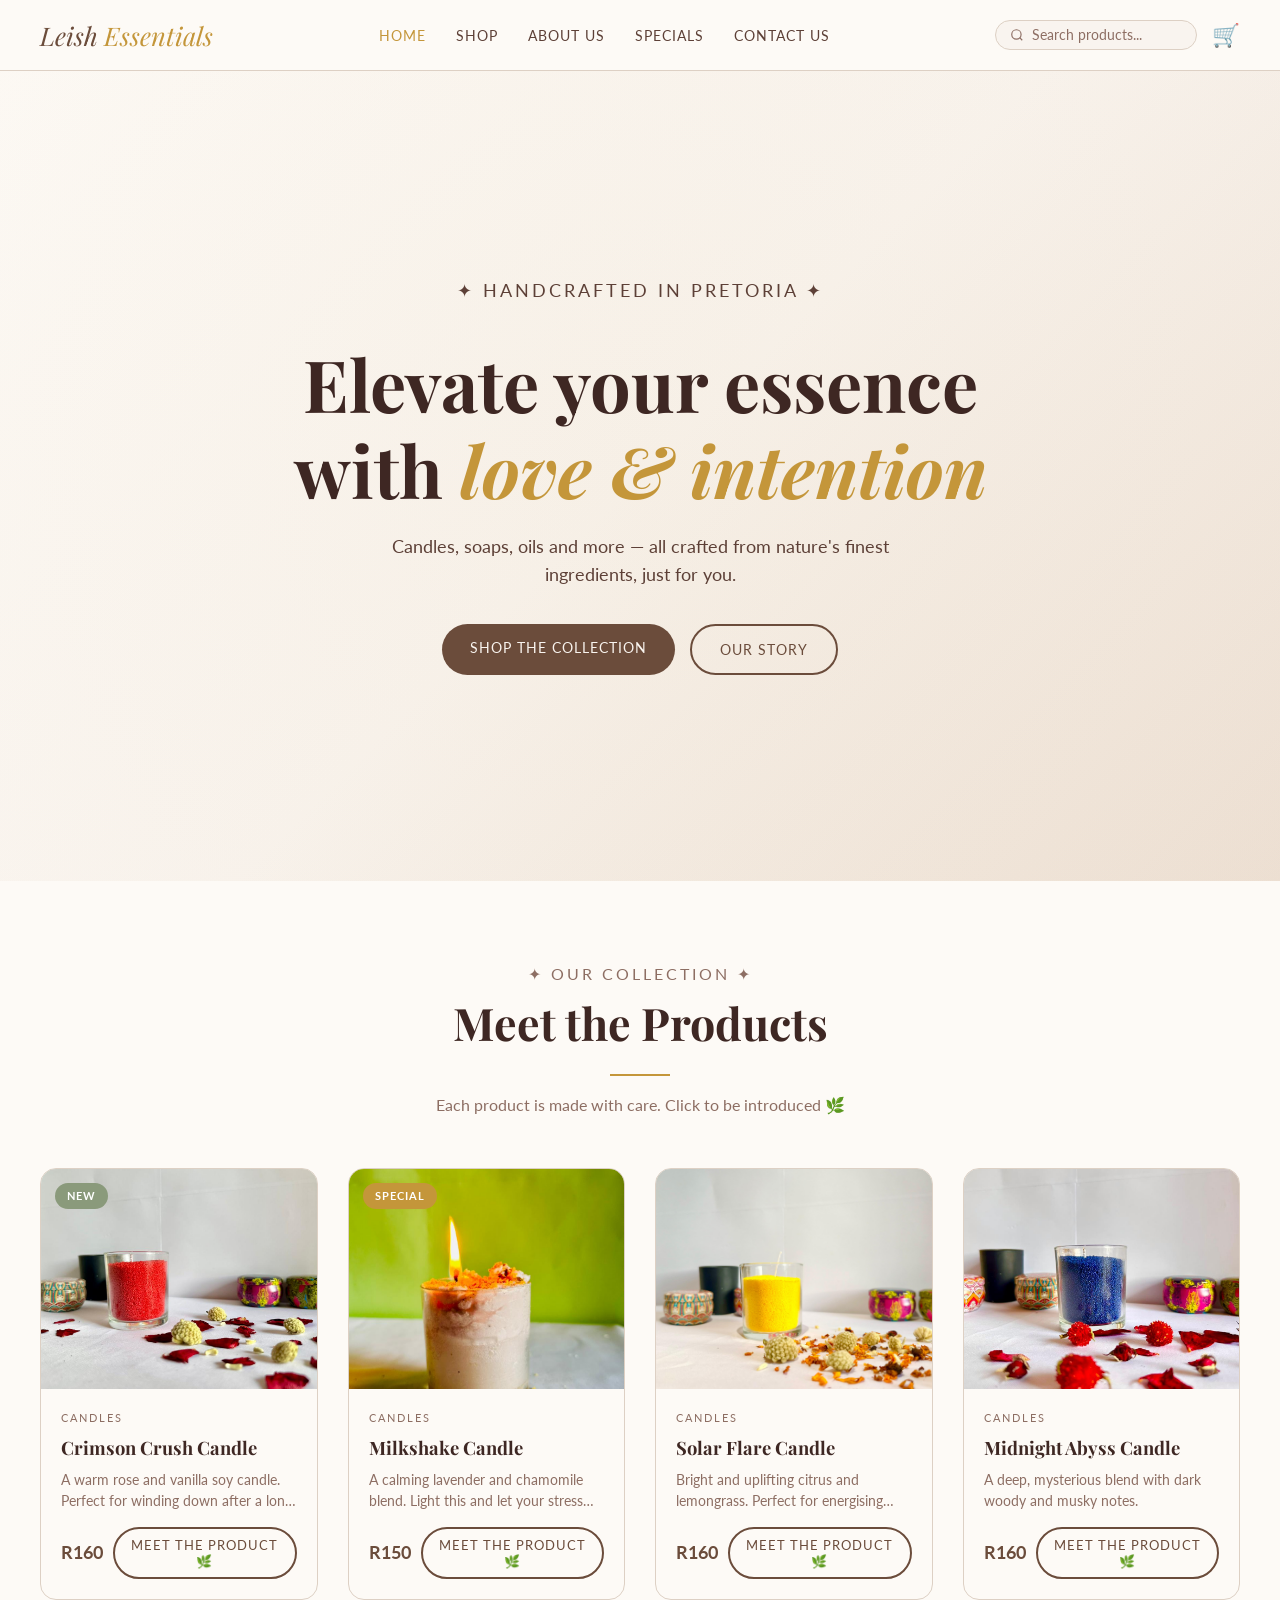
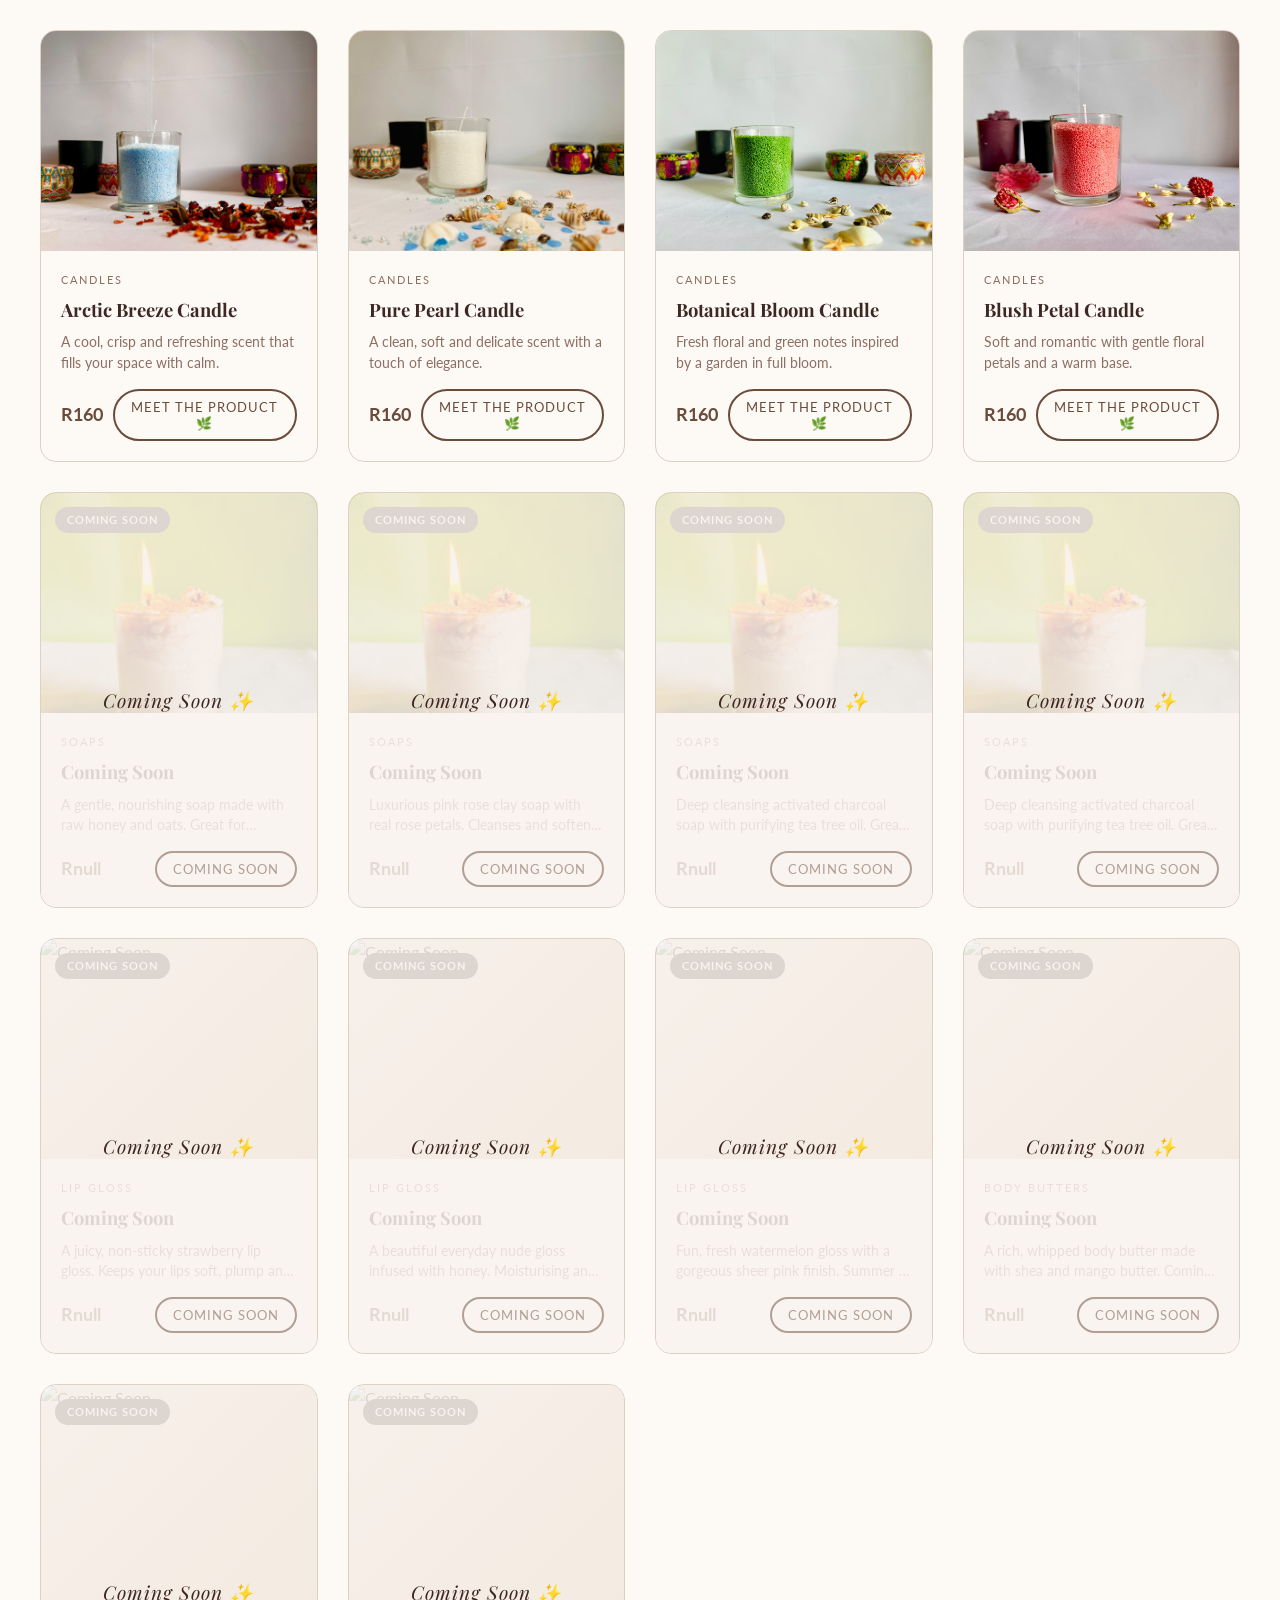
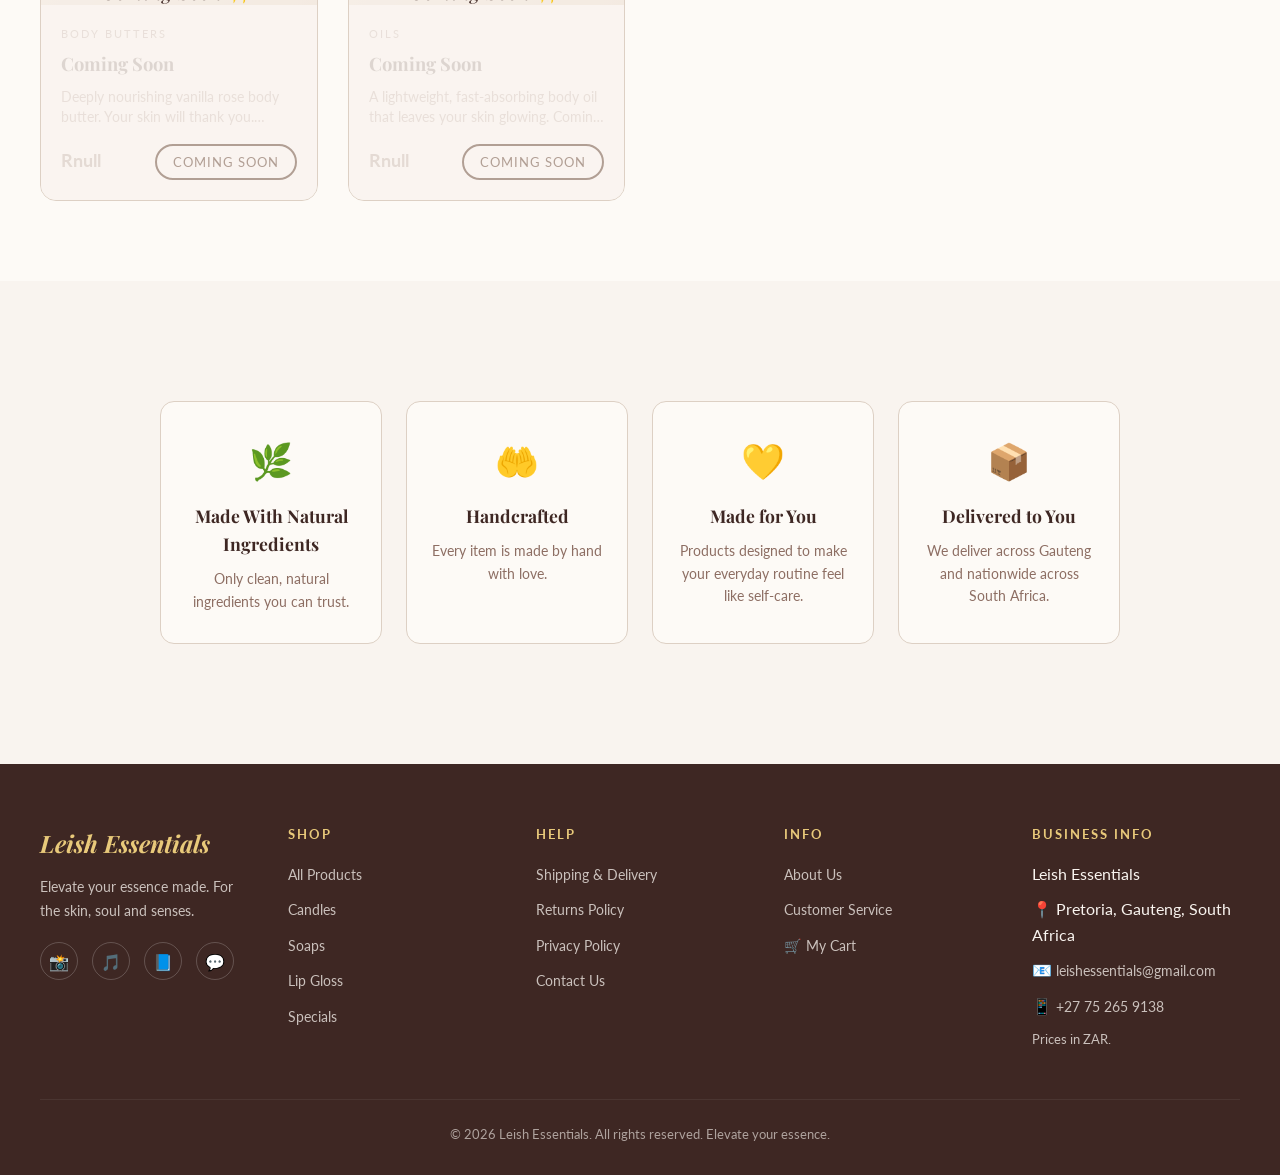
==== commit 486d4c1b: "Add files via upload" ====
--- a/index.html
+++ b/index.html
@@ -82,8 +82,8 @@
     <div class="about-values">
       <div class="value-card">
         <div class="value-icon">🌿</div>
-        <h3>All Natural</h3>
-        <p>No harsh chemicals. Only clean, natural ingredients you can trust.</p>
+        <h3>Made With Natural Ingredients</h3>
+        <p>Only clean, natural ingredients you can trust.</p>
       </div>
       <div class="value-card">
         <div class="value-icon">🤲</div>
@@ -146,6 +146,22 @@
 ">🛒 My Cart</a></li>
   </ul>
 </div>
+
+<!-- ✅ Business Info — Required by ECT Act -->
+      <div class="footer-col">
+      <h4>Business Info</h4>
+      <ul>
+        <li>Leish Essentials</li>
+        <li>📍 Pretoria, Gauteng, South Africa</li>
+       <li>📧 <a href="mailto:leishessentials@gmail.com">leishessentials@gmail.com</a></li>
+        <li>📱 <a href="tel:+27752659138">+27 75 265 9138</a></li>
+        <li style="margin-top: 8px; font-size: 0.8rem; opacity: 0.75;">
+          Prices in ZAR.
+        </li>
+      </ul> 
+    </div>
+
+  </div>
 
     <div class="footer-bottom">
       <p>© 2026 Leish Essentials. All rights reserved. Elevate your essence.</p>
@@ -211,5 +227,4 @@
     });
   </script>
 </body>
-</html>
-
+</html>
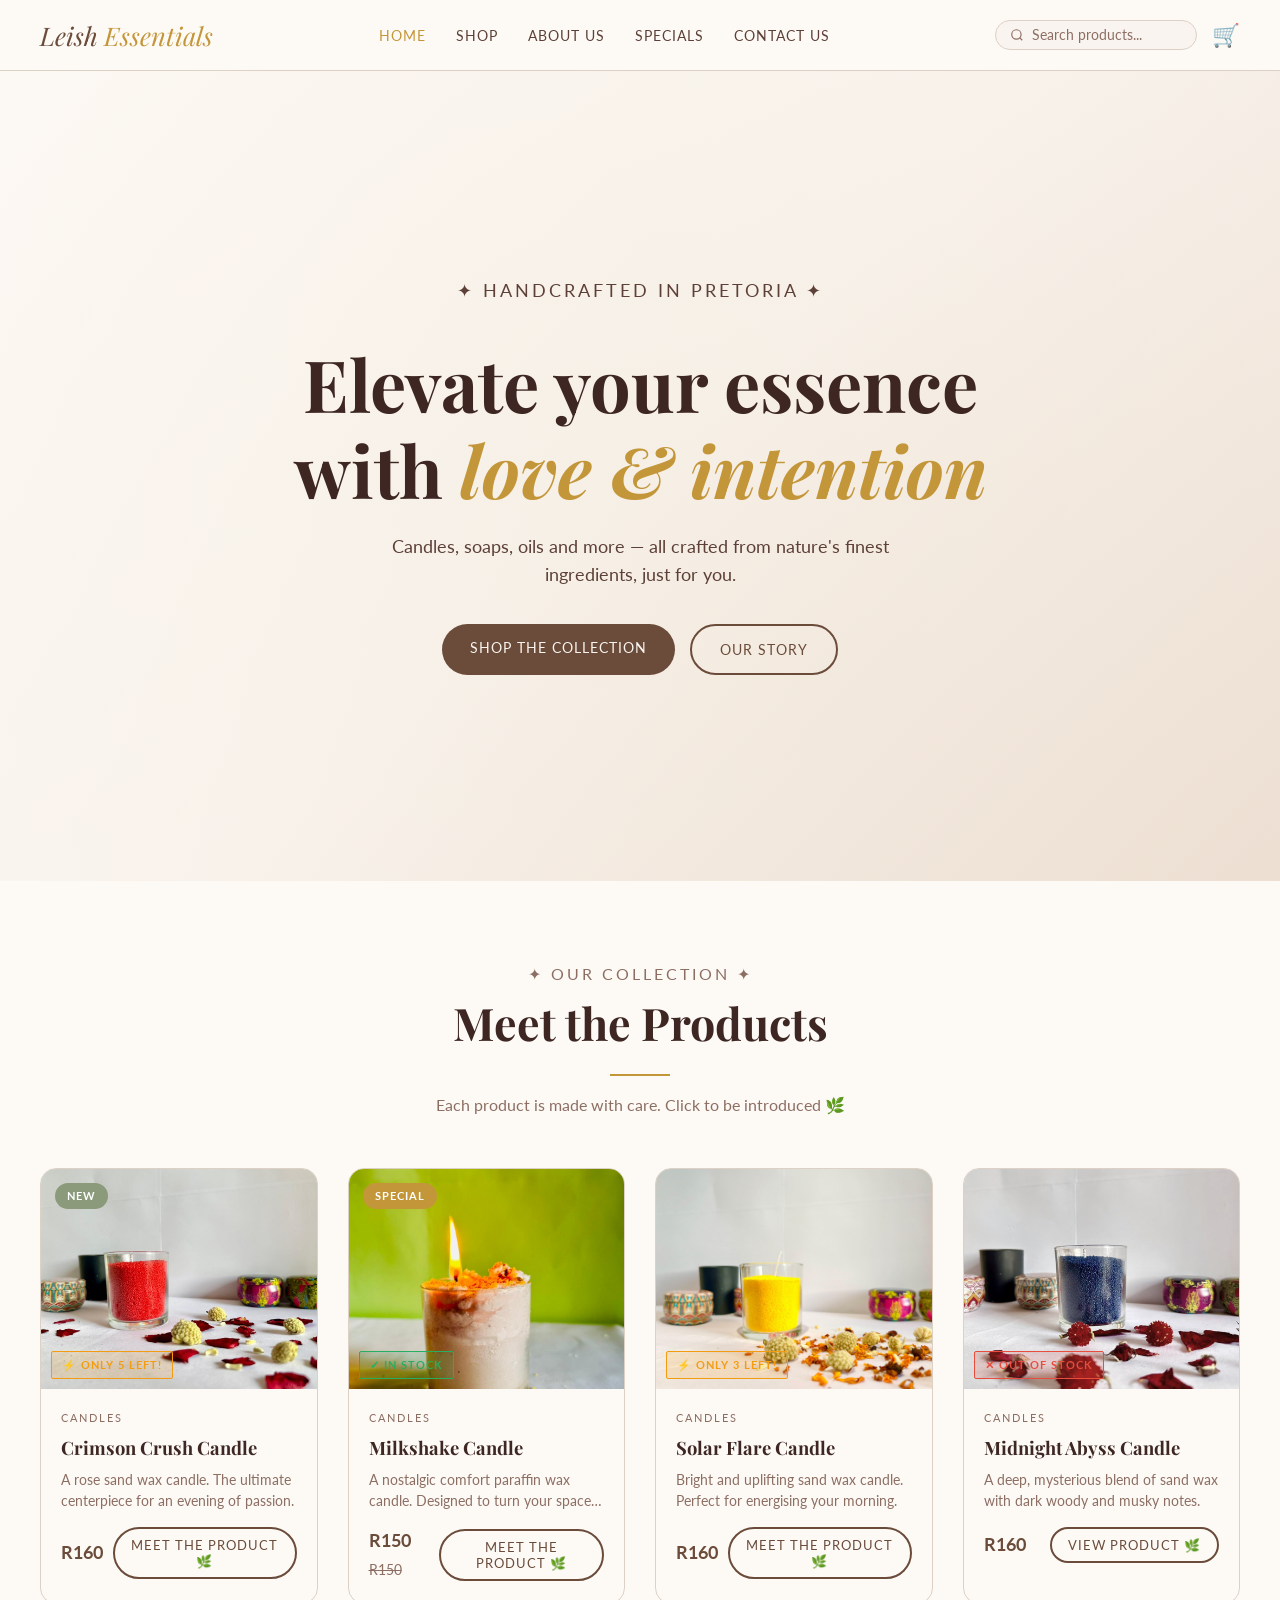
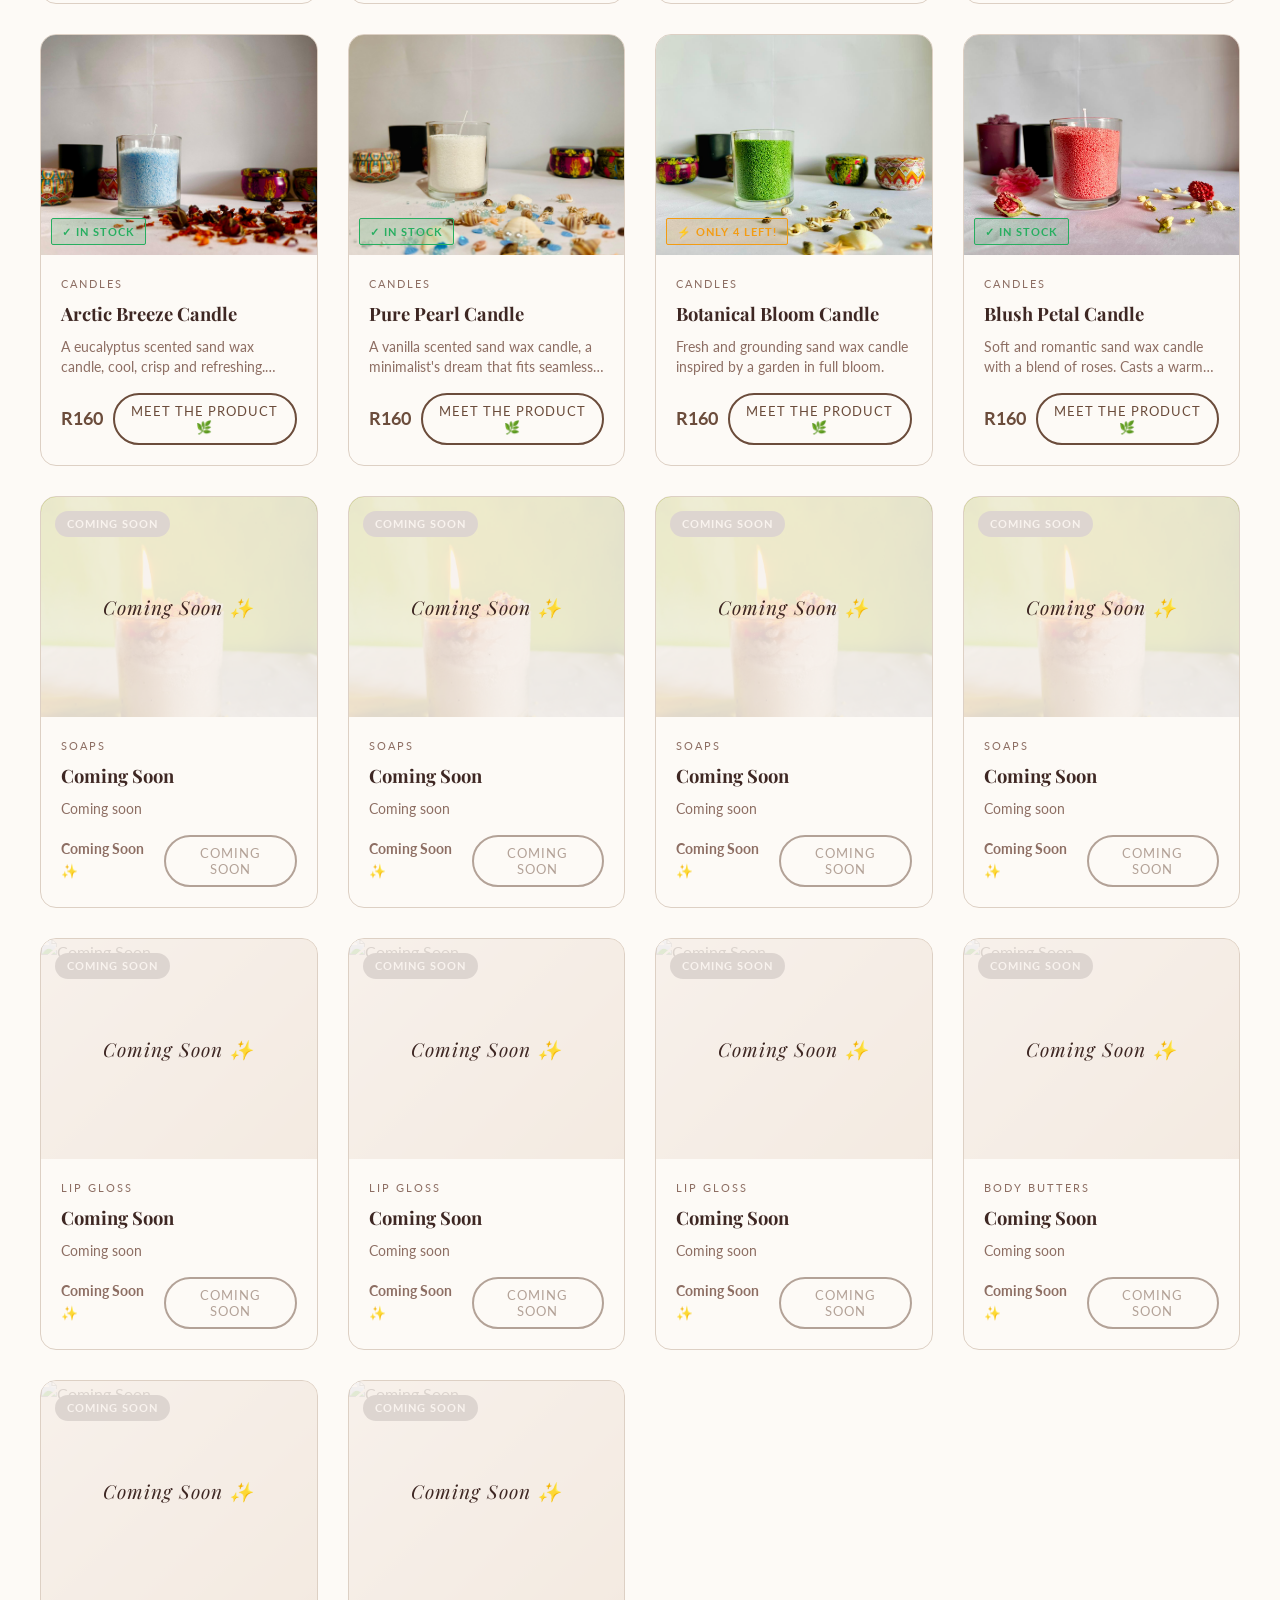
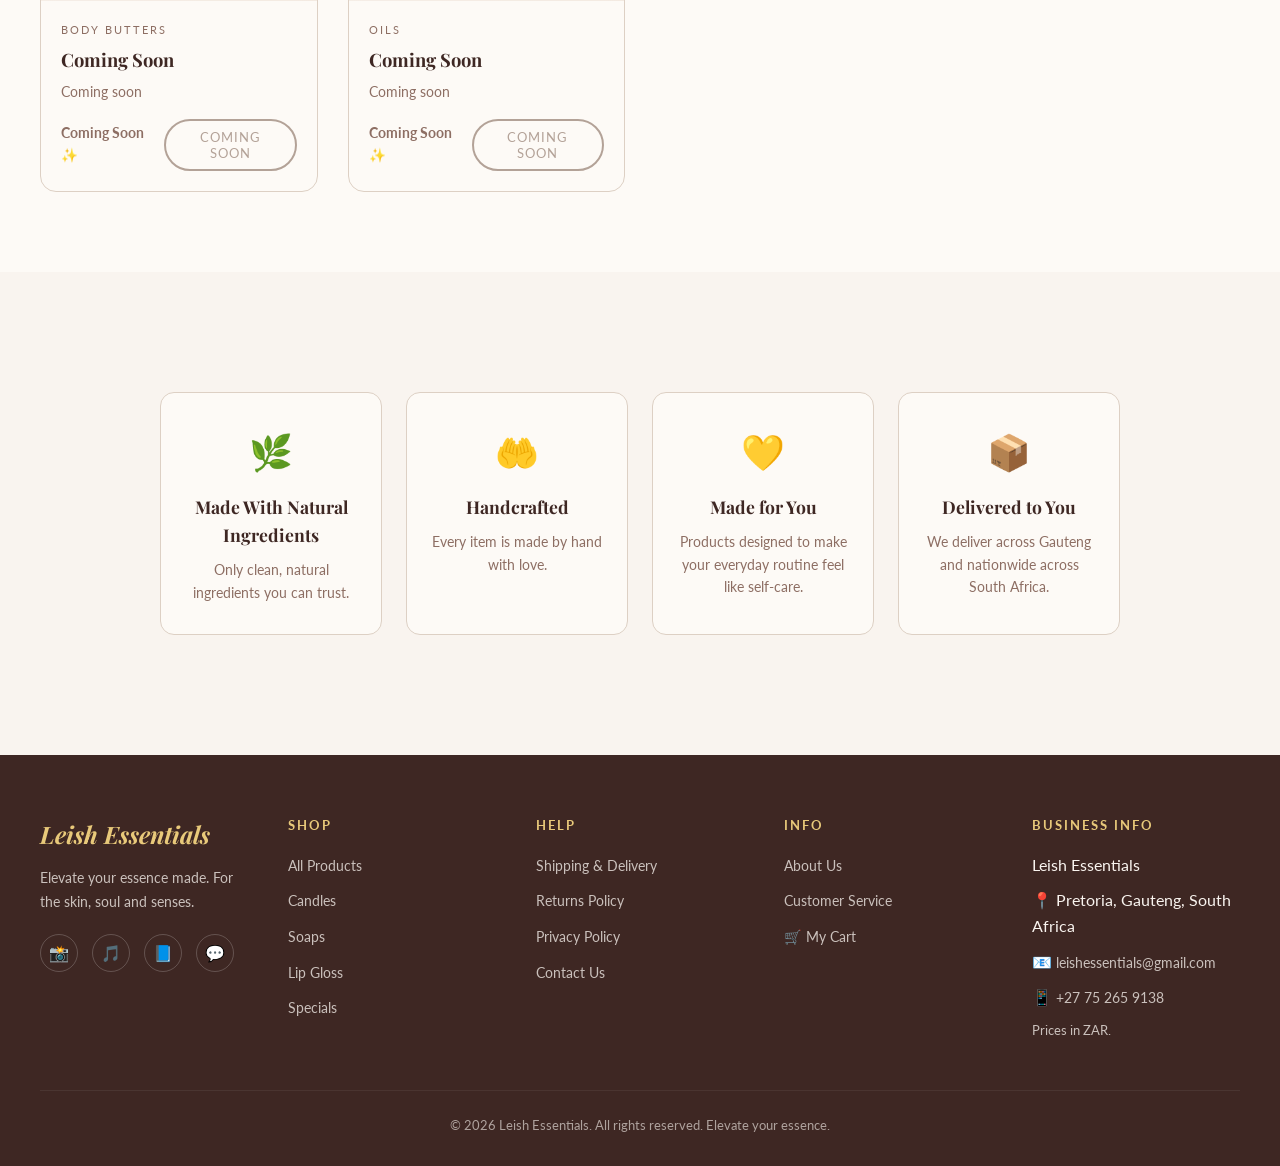
==== commit 5625a327: "Add files via upload" ====
--- a/index.html
+++ b/index.html
@@ -21,27 +21,41 @@
         <li><a href="contact.html">Contact Us</a></li>
       </ul>
 
-      <div class="nav-right">
-        <div class="search-bar">
-          <svg width="14" height="14" viewBox="0 0 24 24" fill="none"
-            stroke="currentColor" stroke-width="2">
-            <circle cx="11" cy="11" r="8"/><line x1="21" y1="21" x2="16.65" y2="16.65"/>
-          </svg>
-          <input type="text" id="searchInput" placeholder="Search products..." autocomplete="off"/>
-        </div>
-        <a href="cart.html" class="cart-icon">
-          🛒<span class="cart-count" id="cartCount">0</span>
-        </a>
-        <button class="hamburger" id="hamburger" aria-label="Menu">
-          <span></span><span></span><span></span>
-        </button>
-      </div>
+     
+<div class="nav-right">
+  <!-- Desktop search — hidden on mobile via CSS -->
+  <div class="search-bar">
+    <svg width="14" height="14" viewBox="0 0 24 24" fill="none"
+      stroke="currentColor" stroke-width="2">
+      <circle cx="11" cy="11" r="8"/>
+      <line x1="21" y1="21" x2="16.65" y2="16.65"/>
+    </svg>
+    <input type="text" id="searchInput"
+           placeholder="Search products..."
+           autocomplete="off"/>
+  </div>
+
+  <!-- Mobile search icon button — only shows on mobile -->
+  <button class="mobile-search-btn" id="mobileSearchBtn"
+          aria-label="Search">
+    <svg width="18" height="18" viewBox="0 0 24 24" fill="none"
+      stroke="currentColor" stroke-width="2">
+      <circle cx="11" cy="11" r="8"/>
+      <line x1="21" y1="21" x2="16.65" y2="16.65"/>
+    </svg>
+  </button>
+
+  <a href="cart.html" class="cart-icon">
+    🛒<span class="cart-count" id="cartCount">0</span>
+  </a>
+  <button class="hamburger" id="hamburger" aria-label="Menu">
+    <span></span><span></span><span></span>
+  </button>
+</div>
     </div>
 
     <!-- Search Results -->
     <div class="search-results" id="searchResults"></div>
-
-    <!-- Mobile Nav -->
     <div class="mobile-nav" id="mobileNav">
       <a href="index.html">Home</a>
       <a href="shop.html">Shop</a>
@@ -50,6 +64,25 @@
       <a href="contact.html">Contact Us</a>
       <a href="cart.html">🛒 Cart</a>
     </div>
+    
+
+
+<!-- Mobile search bar — slides down when search icon tapped -->
+<div class="mobile-search-bar" id="mobileSearchBar">
+  <div class="mobile-search-inner">
+    <svg width="16" height="16" viewBox="0 0 24 24" fill="none"
+      stroke="currentColor" stroke-width="2"
+      style="flex-shrink:0; opacity:0.5;">
+      <circle cx="11" cy="11" r="8"/>
+      <line x1="21" y1="21" x2="16.65" y2="16.65"/>
+    </svg>
+    <input type="text" id="mobileSearchInput"
+           placeholder="Search products..."
+           autocomplete="off"/>
+    <button onclick="closeMobileSearch()"
+            class="mobile-search-close">✕</button>
+  </div>
+</div>
   </nav>
 
   <!-- HERO -->
@@ -190,41 +223,116 @@
   <script src="cart.js"></script>
   <script src="search.js"></script>
   <script>
-    // ── Home page: render "Meet the Product" cards ──
-    const homeGrid = document.getElementById('homeProductGrid');
-
-    products.forEach(product => {
-      const card = document.createElement('div');
-      card.className = 'product-card';
-
-      const badge = product.comingSoon
-        ? '<span class="product-card-badge badge-coming-soon">Coming Soon</span>'
-        : product.isNew
-          ? '<span class="product-card-badge badge-new">New</span>'
-          : product.isSpecial
-            ? '<span class="product-card-badge badge-special">Special</span>'
-            : '';
-
-      card.innerHTML = `
+  // ── Home page: render "Meet the Product" cards ──
+  const homeGrid = document.getElementById('homeProductGrid');
+
+  products.forEach(product => {
+    const card = document.createElement('div');
+    card.className = 'product-card';
+
+    // ── Badge ──
+    const badge = product.comingSoon
+      ? '<span class="product-card-badge badge-coming-soon">Coming Soon</span>'
+      : product.isNew
+        ? '<span class="product-card-badge badge-new">New</span>'
+        : product.isSpecial
+          ? '<span class="product-card-badge badge-special">Special</span>'
+          : '';
+
+    // ── Stock badge ──
+    function getStockBadge(product) {
+      if (product.comingSoon) return '';
+      if (!product.inStock || product.stock === 0) {
+        return `<span class="stock-badge out-of-stock">✕ Out of Stock</span>`;
+      }
+      if (product.stock <= 5) {
+        return `<span class="stock-badge low-stock">⚡ Only ${product.stock} left!</span>`;
+      }
+      return `<span class="stock-badge in-stock">✓ In Stock</span>`;
+    }
+
+    // ── Price display ──
+    // Uses first size price if sizes exist
+    // Shows "Coming Soon" instead of null for unreleased products
+    let priceHTML = '';
+    if (product.comingSoon) {
+      priceHTML = `<span class="product-price"
+                         style="font-size:0.85rem;
+                                color:var(--text-light);">
+                     Coming Soon ✨
+                   </span>`;
+    } else if (product.isSpecial && product.specialPrice) {
+      priceHTML = `<span class="product-price">
+                     R${product.specialPrice}
+                     <span class="original-price">R${product.price}</span>
+                   </span>`;
+    } else {
+      // Use first size price if sizes exist
+      const displayPrice = product.sizes && product.sizes.length > 0
+        ? product.sizes[0].price
+        : product.price;
+      priceHTML = `<span class="product-price">R${displayPrice}</span>`;
+    }
+
+    // ── Action button ──
+    // Home page only shows "Meet the Product" or "Coming Soon"
+    // Clicking "Meet the Product" opens the modal with size selector
+    let actionBtn = '';
+    if (product.comingSoon) {
+      actionBtn = `
+        <button class="btn btn-outline"
+                style="padding:8px 16px;font-size:0.8rem;opacity:0.5;"
+                disabled>
+          Coming Soon
+        </button>`;
+    } else if (!product.inStock || product.stock === 0) {
+      actionBtn = `
+        <button class="btn btn-outline"
+                style="padding:8px 16px;font-size:0.8rem;"
+                onclick="openModal(${product.id})">
+          View Product 🌿
+        </button>`;
+    } else {
+      actionBtn = `
+        <button class="btn btn-outline"
+                style="padding:8px 16px;font-size:0.8rem;"
+                onclick="openModal(${product.id})">
+          Meet the Product 🌿
+        </button>`;
+    }
+
+    card.innerHTML = `
+      <!-- Image wrap with stock badge -->
+      <div style="position:relative;">
         ${badge}
-        <img src="${product.image}" alt="${product.name}" class="product-card-image"/>
-        ${product.comingSoon ? '<div class="coming-soon-overlay">Coming Soon ✨</div>' : ''}
-        <div class="product-card-body">
-          <p class="product-card-category">${product.category.replace('-', ' ')}</p>
-          <h3 class="product-card-name">${product.name}</h3>
-          <p class="product-card-desc">${product.description}</p>
-          <div class="product-card-footer">
-            <span class="product-price">R${product.isSpecial ? product.specialPrice : product.price}</span>
-            ${!product.comingSoon
-              ? `<button class="btn btn-outline" style="padding:8px 16px;font-size:0.8rem;"
-                   onclick="openModal(${product.id})">Meet the Product 🌿</button>`
-              : `<button class="btn btn-outline" style="padding:8px 16px;font-size:0.8rem;opacity:0.5;" disabled>Coming Soon</button>`
-            }
-          </div>
+        <img src="${product.image}"
+             alt="${product.name}"
+             class="product-card-image
+             ${!product.comingSoon && (!product.inStock || product.stock === 0)
+               ? 'product-image-dim' : ''}"/>
+        ${product.comingSoon
+          ? '<div class="coming-soon-overlay">Coming Soon ✨</div>'
+          : ''}
+        ${getStockBadge(product)}
+      </div>
+
+      <!-- Card body -->
+      <div class="product-card-body">
+        <p class="product-card-category">
+          ${product.category.replace(/-/g, ' ')}
+        </p>
+        <h3 class="product-card-name">${product.name}</h3>
+        <p class="product-card-desc">${product.description}</p>
+
+        <div class="product-card-footer">
+          ${priceHTML}
+          ${actionBtn}
         </div>
-      `;
-      homeGrid.appendChild(card);
-    });
-  </script>
+      </div>
+    `;
+
+    homeGrid.appendChild(card);
+  });
+</script>
 </body>
 </html>
--- a/style.css
+++ b/style.css
@@ -1658,3 +1658,220 @@
   .product-price { margin-bottom: 6px; }
   .nav-container { padding: 0 12px; }
 }
+/* ── STOCK BADGES ── */
+.stock-badge {
+  position      : absolute;
+  bottom        : 10px;
+  left          : 10px;
+  padding       : 4px 10px;
+  font-size     : 0.68rem;
+  font-weight   : 700;
+  letter-spacing: 1px;
+  text-transform: uppercase;
+  border-radius : 2px;
+  z-index       : 2;
+}
+
+.in-stock {
+  background: rgba(39,174,96,0.15);
+  color     : #27ae60;
+  border    : 1px solid #27ae60;
+}
+
+.low-stock {
+  background: rgba(243,156,18,0.15);
+  color     : #f39c12;
+  border    : 1px solid #f39c12;
+}
+
+.out-of-stock {
+  background: rgba(231,76,60,0.15);
+  color     : #e74c3c;
+  border    : 1px solid #e74c3c;
+}
+
+/* ── SIZE SELECTOR ── */
+.size-selector-wrap {
+  margin-bottom: 10px;
+}
+
+.size-label {
+  display       : block;
+  font-size     : 0.68rem;
+  letter-spacing: 2px;
+  text-transform: uppercase;
+  color         : var(--dark-brown);
+  margin-bottom : 5px;
+  font-weight   : 600;
+}
+
+.size-selector {
+  width      : 100%;
+  padding    : 8px 10px;
+  border     : 1px solid var(--border);
+  background : var(--warm-white);
+  color      : var(--dark-brown);
+  font-size  : 0.83rem;
+  cursor     : pointer;
+  outline    : none;
+  transition : border-color 0.3s;
+  appearance : none;
+  font-family: var(--font-body);
+}
+
+.size-selector:focus {
+  border-color: var(--gold);
+}
+
+/* ── QUANTITY ── */
+.quantity-wrap {
+  margin-bottom: 12px;
+}
+
+.quantity-controls {
+  display    : flex;
+  align-items: center;
+  width      : fit-content;
+  border     : 1px solid var(--border);
+  border-radius: 2px;
+  overflow   : hidden;
+}
+
+.qty-btn {
+  width     : 34px;
+  height    : 34px;
+  background: var(--warm-white);
+  border    : none;
+  color     : var(--dark-brown);
+  font-size : 1rem;
+  cursor    : pointer;
+  transition: background 0.2s;
+}
+
+.qty-btn:hover:not(:disabled) {
+  background: var(--border);
+}
+
+.qty-btn:disabled {
+  opacity: 0.3;
+  cursor : not-allowed;
+}
+
+.qty-value {
+  width       : 38px;
+  text-align  : center;
+  font-size   : 0.9rem;
+  color       : var(--dark-brown);
+  border-left : 1px solid var(--border);
+  border-right: 1px solid var(--border);
+  padding     : 6px 0;
+  font-weight : 600;
+}
+
+/* ── OUT OF STOCK CARD ── */
+.out-of-stock-card {
+  opacity: 0.75;
+}
+
+.product-image-dim {
+  filter: grayscale(50%);
+}
+/* ══════════════════════════════════════
+   MOBILE SEARCH
+══════════════════════════════════════ */
+
+/* Hide mobile search button on desktop */
+.mobile-search-btn {
+  display   : none;
+  background: none;
+  border    : none;
+  cursor    : pointer;
+  color     : var(--dark-brown);
+  padding   : 6px;
+  align-items: center;
+  justify-content: center;
+}
+
+/* Hide mobile search bar by default */
+.mobile-search-bar {
+  display   : none;
+  width     : 100%;
+  background: var(--warm-white);
+  border-top: 1px solid var(--border);
+  padding   : 0;
+  max-height: 0;
+  overflow  : hidden;
+  transition: max-height 0.3s ease, padding 0.3s ease;
+}
+
+/* When active — slide down */
+.mobile-search-bar.active {
+  max-height: 70px;
+  padding   : 10px 16px;
+}
+
+.mobile-search-inner {
+  display    : flex;
+  align-items: center;
+  gap        : 10px;
+  background : var(--cream);
+  border     : 1px solid var(--border);
+  border-radius: 8px;
+  padding    : 10px 14px;
+}
+
+.mobile-search-inner input {
+  flex      : 1;
+  border    : none;
+  background: transparent;
+  outline   : none;
+  font-size : 0.9rem;
+  color     : var(--dark-brown);
+  font-family: var(--font-body);
+}
+
+.mobile-search-inner input::placeholder {
+  color: var(--text-light);
+}
+
+.mobile-search-close {
+  background: none;
+  border    : none;
+  cursor    : pointer;
+  color     : var(--text-light);
+  font-size : 0.9rem;
+  padding   : 0;
+  flex-shrink: 0;
+  transition: color 0.2s;
+}
+
+.mobile-search-close:hover {
+  color: var(--dark-brown);
+}
+
+/* ── On mobile ── */
+@media (max-width: 768px) {
+
+  /* Hide desktop search bar on mobile */
+  .search-bar {
+    display: none !important;
+  }
+
+  /* Show mobile search button on mobile */
+  .mobile-search-btn {
+    display: flex;
+  }
+
+  /* Show mobile search bar on mobile when active */
+  .mobile-search-bar {
+    display: block;
+  }
+
+  /* Search results full width on mobile */
+  .search-results {
+    left  : 0;
+    right : 0;
+    width : 100%;
+    border-radius: 0 0 12px 12px;
+  }
+}
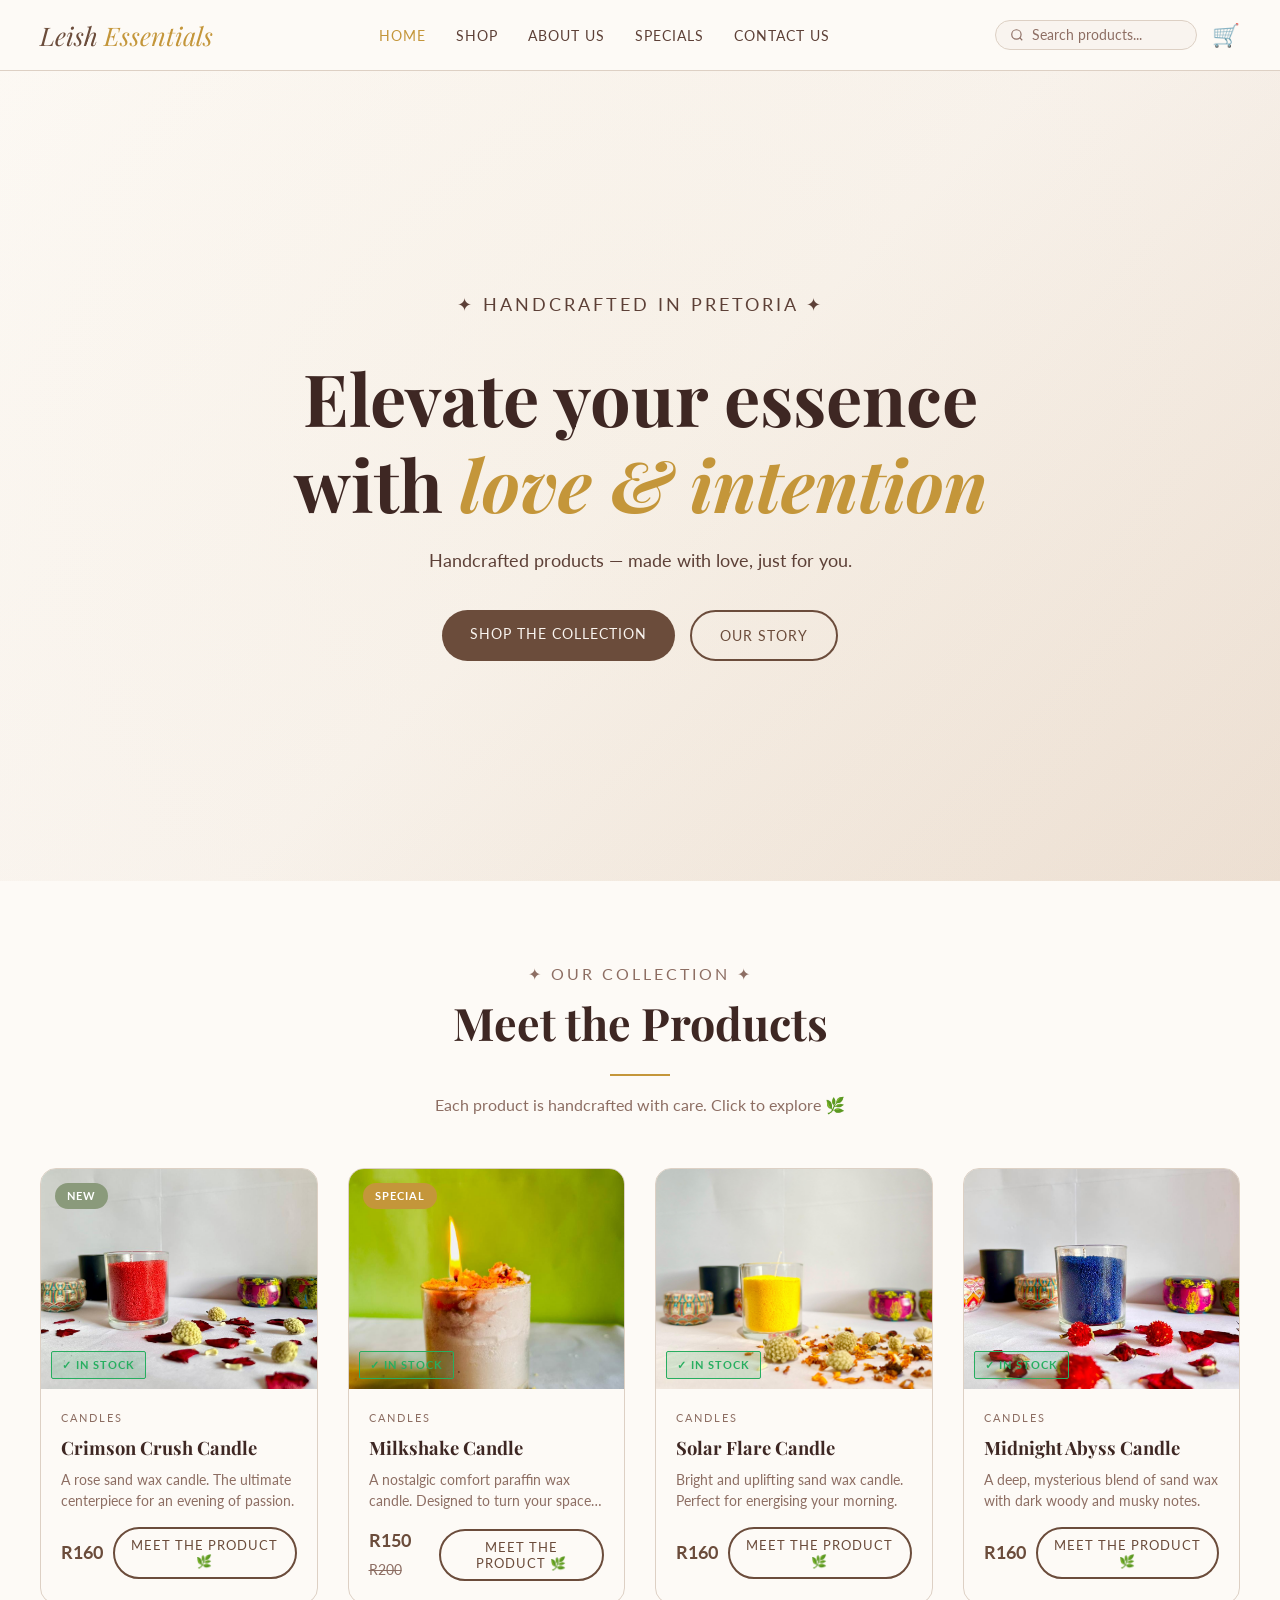
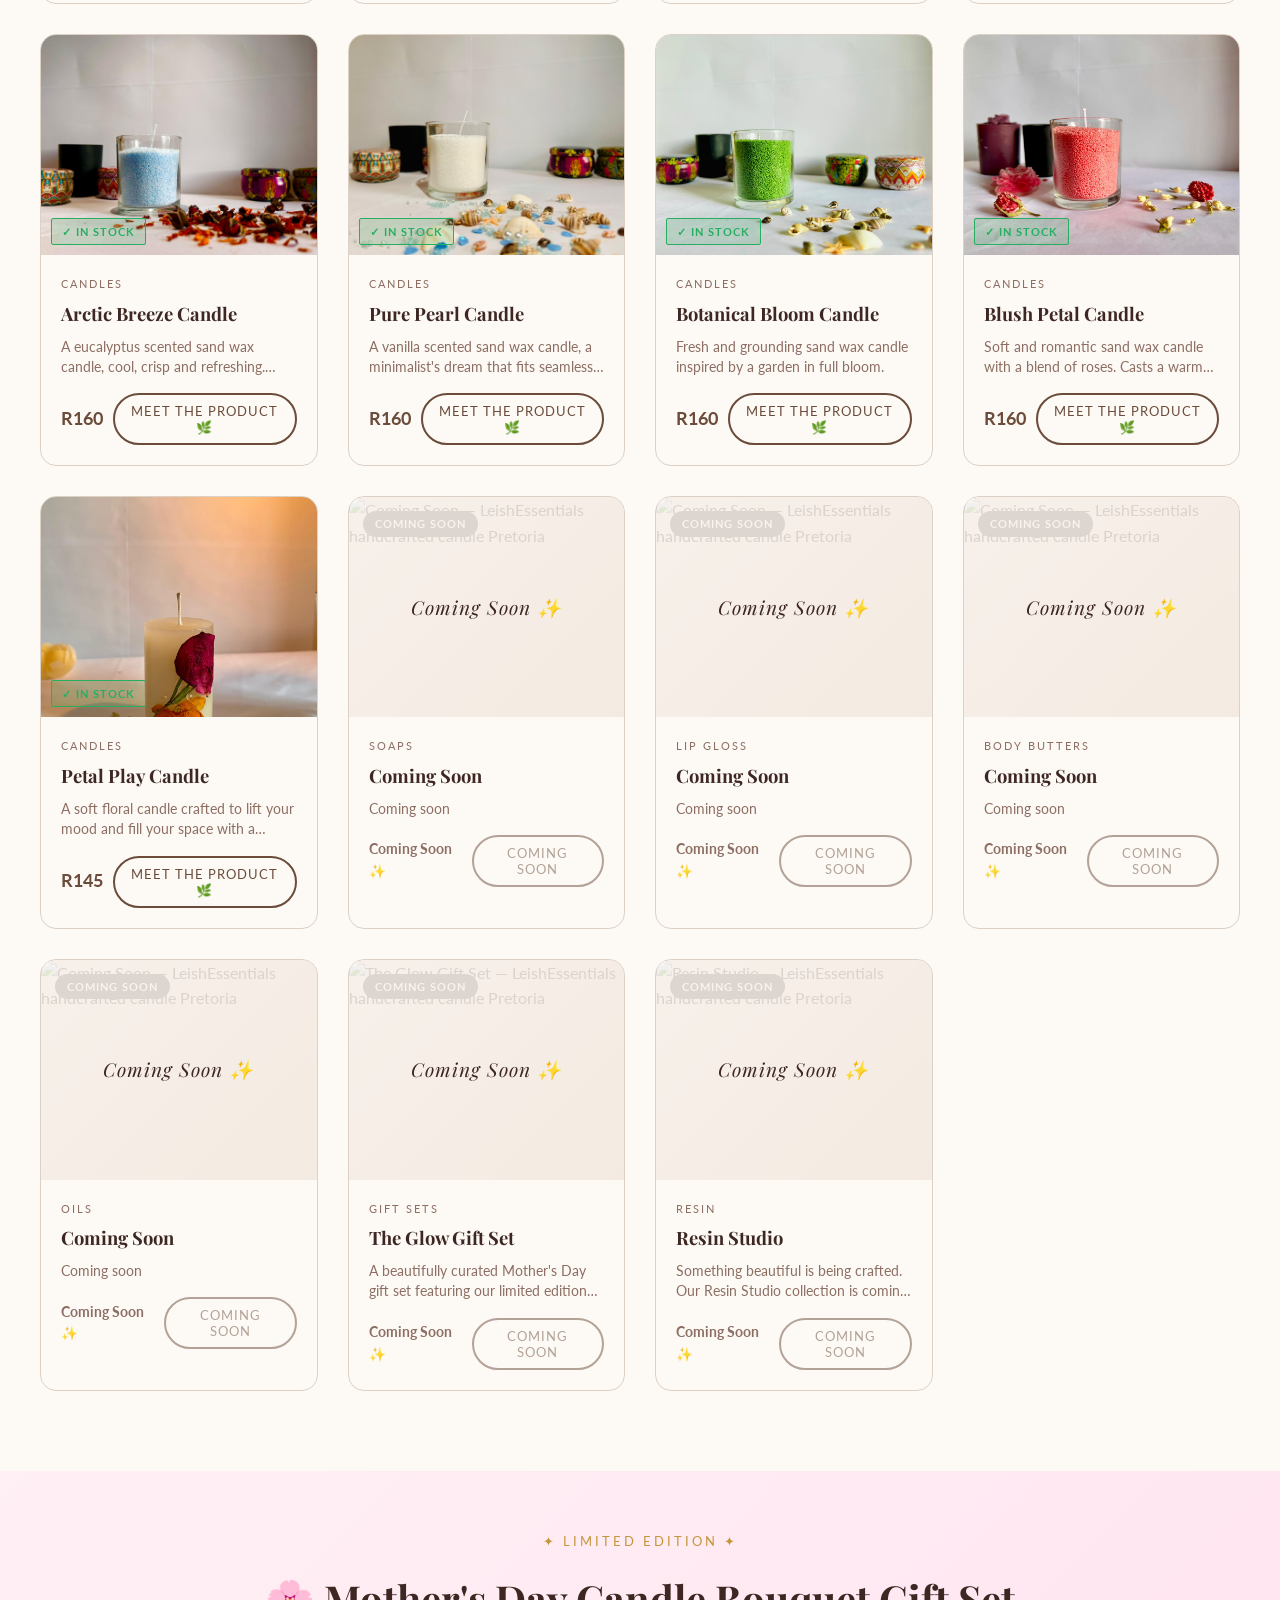
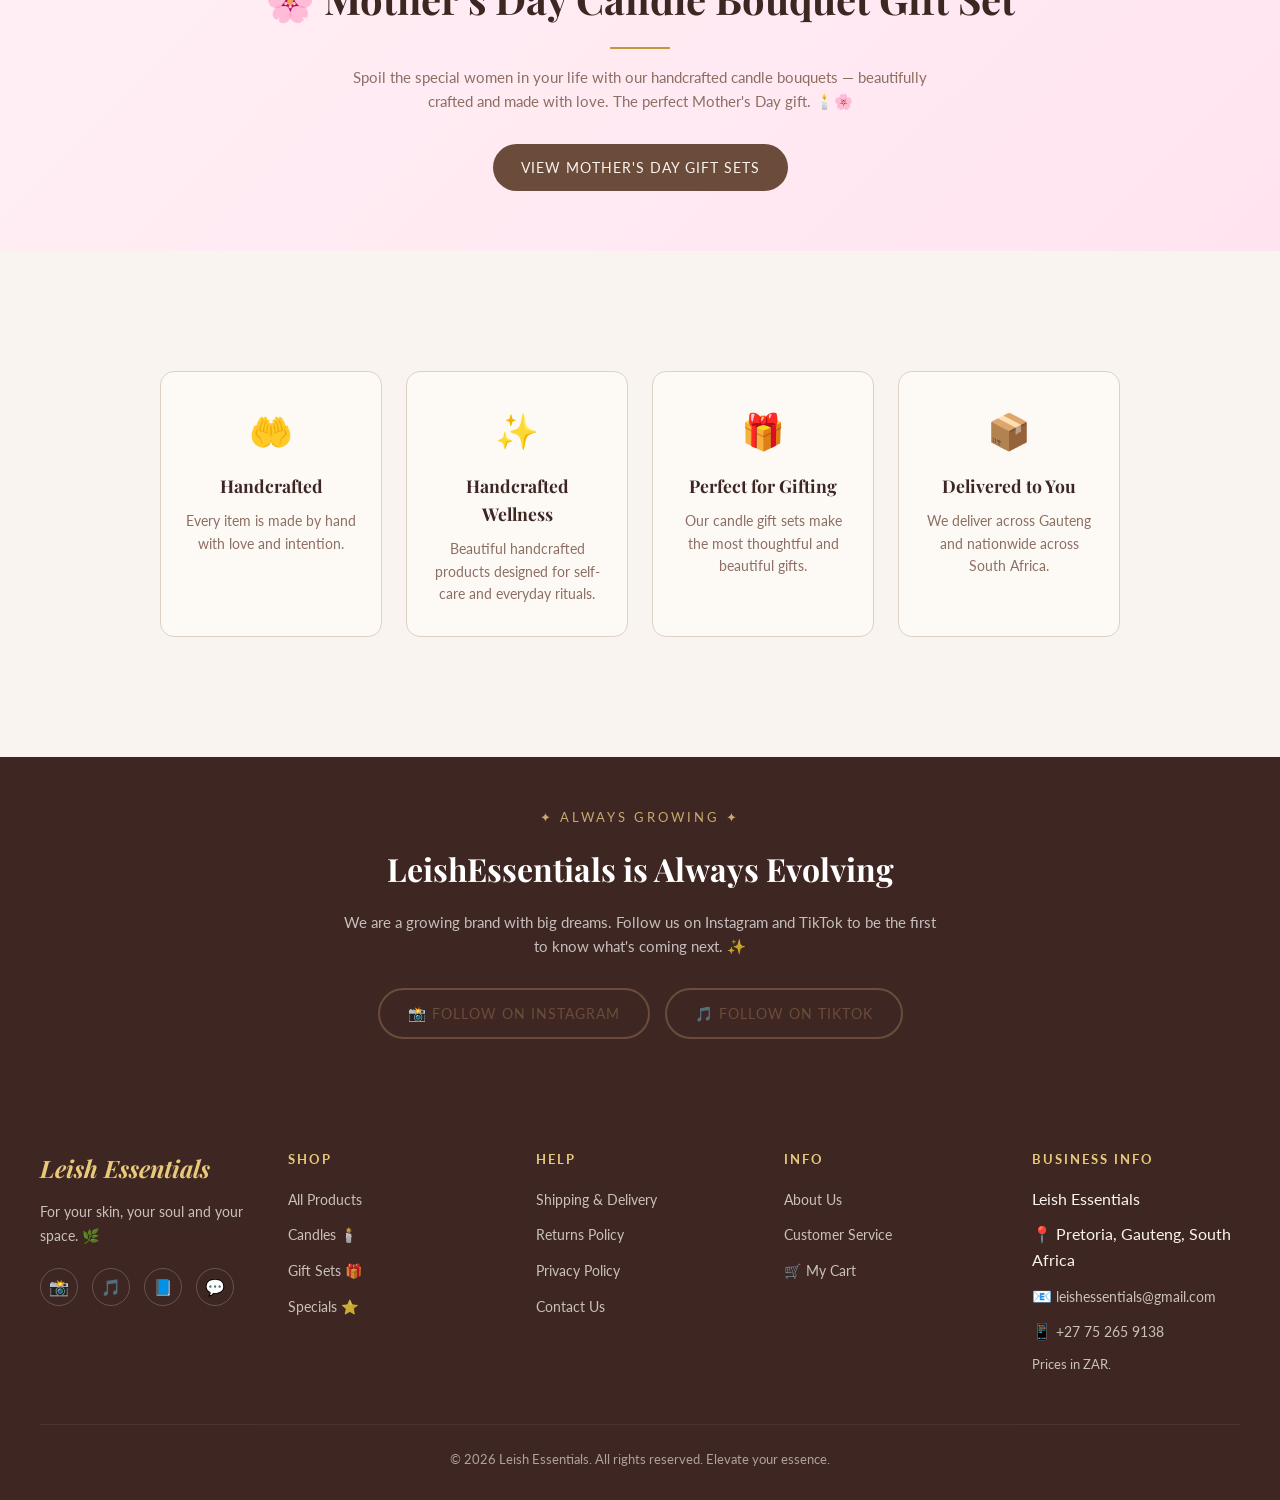
==== commit 5d0968f7: "Add files via upload" ====
--- a/index.html
+++ b/index.html
@@ -3,7 +3,28 @@
 <head>
   <meta charset="UTF-8" />
   <meta name="viewport" content="width=device-width, initial-scale=1.0"/>
-  <title>Leish Essentials — Elevate your essence</title>
+
+  <title>LeishEssentials | Handcrafted Candles | Pretoria, Gauteng</title>
+
+  <meta name="description" content="Shop LeishEssentials handcrafted candles in Pretoria, Gauteng. Perfect for gifting and special moments. Nationwide delivery in South Africa. Mother's Day candle bouquet gift sets coming soon.">
+
+  <meta name="keywords" content="handcrafted candles pretoria, candles gauteng, scented candles south africa, candle gift sets pretoria, mothers day candle bouquet pretoria, nationwide delivery south africa">
+
+  <meta name="author" content="LeishEssentials">
+  <meta name="robots" content="index, follow">
+
+  <!-- Open Graph — for WhatsApp & social media sharing -->
+  <meta property="og:title" content="LeishEssentials | Handcrafted Candles | Pretoria">
+  <meta property="og:description" content="Shop handcrafted candles from LeishEssentials in Pretoria, Gauteng. Nationwide delivery in South Africa. Mother's Day candle bouquet gift sets coming soon.">
+  <meta property="og:image" content="https://leisha-http.github.io/leish-essentials/IMG-20260314-WA0123.jpg">
+  <meta property="og:url" content="https://leisha-http.github.io/leish-essentials/index.html">
+  <meta property="og:type" content="website">
+  <meta property="og:site_name" content="LeishEssentials">
+
+  <meta name="twitter:card" content="summary_large_image">
+  <meta name="twitter:title" content="LeishEssentials | Handcrafted Candles | Pretoria">
+  <meta name="twitter:description" content="Shop handcrafted candles from LeishEssentials in Pretoria, Gauteng. Nationwide delivery in South Africa.">
+  
   <link rel="stylesheet" href="style.css"/>
 </head>
 <body>
@@ -21,41 +42,41 @@
         <li><a href="contact.html">Contact Us</a></li>
       </ul>
 
-     
-<div class="nav-right">
-  <!-- Desktop search — hidden on mobile via CSS -->
-  <div class="search-bar">
-    <svg width="14" height="14" viewBox="0 0 24 24" fill="none"
-      stroke="currentColor" stroke-width="2">
-      <circle cx="11" cy="11" r="8"/>
-      <line x1="21" y1="21" x2="16.65" y2="16.65"/>
-    </svg>
-    <input type="text" id="searchInput"
-           placeholder="Search products..."
-           autocomplete="off"/>
-  </div>
-
-  <!-- Mobile search icon button — only shows on mobile -->
-  <button class="mobile-search-btn" id="mobileSearchBtn"
-          aria-label="Search">
-    <svg width="18" height="18" viewBox="0 0 24 24" fill="none"
-      stroke="currentColor" stroke-width="2">
-      <circle cx="11" cy="11" r="8"/>
-      <line x1="21" y1="21" x2="16.65" y2="16.65"/>
-    </svg>
-  </button>
-
-  <a href="cart.html" class="cart-icon">
-    🛒<span class="cart-count" id="cartCount">0</span>
-  </a>
-  <button class="hamburger" id="hamburger" aria-label="Menu">
-    <span></span><span></span><span></span>
-  </button>
-</div>
+      <div class="nav-right">
+        <!-- Desktop search -->
+        <div class="search-bar">
+          <svg width="14" height="14" viewBox="0 0 24 24" fill="none"
+            stroke="currentColor" stroke-width="2">
+            <circle cx="11" cy="11" r="8"/>
+            <line x1="21" y1="21" x2="16.65" y2="16.65"/>
+          </svg>
+          <input type="text" id="searchInput"
+                 placeholder="Search products..."
+                 autocomplete="off"/>
+        </div>
+
+        <!-- Mobile search icon -->
+        <button class="mobile-search-btn" id="mobileSearchBtn"
+                aria-label="Search">
+          <svg width="18" height="18" viewBox="0 0 24 24" fill="none"
+            stroke="currentColor" stroke-width="2">
+            <circle cx="11" cy="11" r="8"/>
+            <line x1="21" y1="21" x2="16.65" y2="16.65"/>
+          </svg>
+        </button>
+
+        <a href="cart.html" class="cart-icon">
+          🛒<span class="cart-count" id="cartCount">0</span>
+        </a>
+        <button class="hamburger" id="hamburger" aria-label="Menu">
+          <span></span><span></span><span></span>
+        </button>
+      </div>
     </div>
 
     <!-- Search Results -->
     <div class="search-results" id="searchResults"></div>
+
     <div class="mobile-nav" id="mobileNav">
       <a href="index.html">Home</a>
       <a href="shop.html">Shop</a>
@@ -64,25 +85,23 @@
       <a href="contact.html">Contact Us</a>
       <a href="cart.html">🛒 Cart</a>
     </div>
-    
-
-
-<!-- Mobile search bar — slides down when search icon tapped -->
-<div class="mobile-search-bar" id="mobileSearchBar">
-  <div class="mobile-search-inner">
-    <svg width="16" height="16" viewBox="0 0 24 24" fill="none"
-      stroke="currentColor" stroke-width="2"
-      style="flex-shrink:0; opacity:0.5;">
-      <circle cx="11" cy="11" r="8"/>
-      <line x1="21" y1="21" x2="16.65" y2="16.65"/>
-    </svg>
-    <input type="text" id="mobileSearchInput"
-           placeholder="Search products..."
-           autocomplete="off"/>
-    <button onclick="closeMobileSearch()"
-            class="mobile-search-close">✕</button>
-  </div>
-</div>
+
+    <!-- Mobile search bar -->
+    <div class="mobile-search-bar" id="mobileSearchBar">
+      <div class="mobile-search-inner">
+        <svg width="16" height="16" viewBox="0 0 24 24" fill="none"
+          stroke="currentColor" stroke-width="2"
+          style="flex-shrink:0; opacity:0.5;">
+          <circle cx="11" cy="11" r="8"/>
+          <line x1="21" y1="21" x2="16.65" y2="16.65"/>
+        </svg>
+        <input type="text" id="mobileSearchInput"
+               placeholder="Search products..."
+               autocomplete="off"/>
+        <button onclick="closeMobileSearch()"
+                class="mobile-search-close">✕</button>
+      </div>
+    </div>
   </nav>
 
   <!-- HERO -->
@@ -90,7 +109,7 @@
     <div class="hero-content">
       <p class="hero-eyebrow">✦ Handcrafted in Pretoria ✦</p>
       <h1>Elevate your essence with <em>love & intention</em></h1>
-      <p>Candles, soaps, oils and more — all crafted from nature's finest ingredients, just for you.</p>
+      <p>Handcrafted products — made with love, just for you.</p>
       <div class="hero-buttons">
         <a href="shop.html" class="btn btn-primary">Shop the Collection</a>
         <a href="about.html" class="btn btn-outline">Our Story</a>
@@ -98,41 +117,101 @@
     </div>
   </section>
 
-  <!-- MEET THE PRODUCTS (Home Feature) -->
+  <!-- MEET THE PRODUCTS -->
   <section style="padding: 80px 20px; background: var(--warm-white);">
     <div class="section-header">
       <p class="hero-eyebrow">✦ Our Collection ✦</p>
       <h2>Meet the Products</h2>
       <div class="section-divider"></div>
-      <p>Each product is made with care. Click to be introduced 🌿</p>
-    </div>
-
+      <p>Each product is handcrafted with care. Click to explore 🌿</p>
+    </div>
     <div class="product-grid" id="homeProductGrid"></div>
   </section>
+
+  <!-- 🌸 MOTHER'S DAY BANNER -->
+  <!-- ✂️ REMOVE THIS ENTIRE SECTION AFTER MOTHER'S DAY — 11 MAY 2026 -->
+  <section style="background: linear-gradient(135deg, #fff0f5, #ffe4f0);
+                  padding: 60px 20px;
+                  text-align: center;">
+    <p class="hero-eyebrow">✦ Limited Edition ✦</p>
+    <h2 style="font-family: var(--font-heading);
+               font-size: clamp(1.8rem, 4vw, 2.5rem);
+               color: var(--dark-brown);
+               margin-bottom: 15px;">
+      🌸 Mother's Day Candle Bouquet Gift Set
+    </h2>
+    <div class="section-divider"></div>
+    <p style="color: var(--text-light);
+              max-width: 600px;
+              margin: 15px auto 30px;
+              font-size: 0.95rem;">
+      Spoil the special women in your life with our handcrafted candle bouquets
+      — beautifully crafted and made with love. The perfect Mother's Day gift. 🕯️🌸
+    </p>
+    <a href="specials.html" class="btn btn-primary">
+      View Mother's Day Gift Sets
+    </a>
+  </section>
+  <!-- ✂️ END MOTHER'S DAY BANNER -->
 
   <!-- VALUES STRIP -->
   <section style="background: var(--cream); padding: 60px 20px;">
     <div class="about-values">
       <div class="value-card">
-        <div class="value-icon">🌿</div>
-        <h3>Made With Natural Ingredients</h3>
-        <p>Only clean, natural ingredients you can trust.</p>
-      </div>
-      <div class="value-card">
         <div class="value-icon">🤲</div>
         <h3>Handcrafted</h3>
-        <p>Every item is made by hand with love.</p>
-      </div>
+        <p>Every item is made by hand with love and intention.</p>
+      </div>
+      
+<div class="value-card">
+  <div class="value-icon">✨</div>
+  <h3>Handcrafted Wellness</h3>
+  <p>Beautiful handcrafted products designed for self-care and everyday rituals.</p>
+</div>
       <div class="value-card">
-        <div class="value-icon">💛</div>
-        <h3>Made for You</h3>
-        <p>Products designed to make your everyday routine feel like self-care.</p>
+        <div class="value-icon">🎁</div>
+        <h3>Perfect for Gifting</h3>
+        <p>Our candle gift sets make the most thoughtful and beautiful gifts.</p>
       </div>
       <div class="value-card">
         <div class="value-icon">📦</div>
         <h3>Delivered to You</h3>
         <p>We deliver across Gauteng and nationwide across South Africa.</p>
       </div>
+    </div>
+  </section>
+
+  <!-- ALWAYS GROWING STRIP -->
+  <section style="background: var(--dark-brown, #2c1810);
+                  padding: 50px 20px;
+                  text-align: center;
+                  color: white;">
+    <p class="hero-eyebrow" style="color: #c9a96e;">✦ Always Growing ✦</p>
+    <h2 style="font-family: var(--font-heading);
+               font-size: clamp(1.5rem, 3vw, 2rem);
+               color: white;
+               margin-bottom: 15px;">
+      LeishEssentials is Always Evolving
+    </h2>
+    <p style="color: rgba(255,255,255,0.7);
+              max-width: 600px;
+              margin: 0 auto 30px;
+              font-size: 0.95rem;">
+      We are a growing brand with big dreams.
+      Follow us on Instagram and TikTok to be
+      the first to know what's coming next. ✨
+    </p>
+    <div style="display:flex; gap:15px;
+                justify-content:center;
+                flex-wrap:wrap;">
+      <a href="https://www.instagram.com/leish_essentials?igsh=dmN6YTl0bXVvcGlt"
+         class="btn btn-outline">
+        📸 Follow on Instagram
+      </a>
+      <a href="https://www.tiktok.com/@leish_essentials?_r=1&_t=ZS-94G1A8vCPpa"
+         class="btn btn-outline">
+        🎵 Follow on TikTok
+      </a>
     </div>
   </section>
 
@@ -141,12 +220,15 @@
     <div class="footer-grid">
       <div class="footer-brand">
         <h3>Leish Essentials</h3>
-        <p>Elevate your essence made. For the skin, soul and senses.</p>
+        <p>For your skin, your soul and your space. 🌿</p>
         <div class="social-links" style="margin-top:20px;">
-          <a href="https://www.instagram.com/leish_essentials?igsh=dmN6YTl0bXVvcGlt" aria-label="Instagram ">📸</a>
-          <a href="https://www.tiktok.com/@leish_essentials?_r=1&_t=ZS-94G1A8vCPpa" aria-label="TikTok">🎵</a>
+          <a href="https://www.instagram.com/leish_essentials?igsh=dmN6YTl0bXVvcGlt"
+             aria-label="Instagram">📸</a>
+          <a href="https://www.tiktok.com/@leish_essentials?_r=1&_t=ZS-94G1A8vCPpa"
+             aria-label="TikTok">🎵</a>
           <a href="#" aria-label="Facebook">📘</a>
-          <a href="https://wa.me/message/UR2EZZODGWVXG1" aria-label="WhatsApp">💬</a>
+          <a href="https://wa.me/message/UR2EZZODGWVXG1"
+             aria-label="WhatsApp">💬</a>
         </div>
       </div>
 
@@ -154,54 +236,53 @@
         <h4>Shop</h4>
         <ul>
           <li><a href="shop.html">All Products</a></li>
-          <li><a href="shop.html?category=candles">Candles</a></li>
-          <li><a href="shop.html?category=soaps">Soaps</a></li>
-          <li><a href="shop.html?category=lip-gloss">Lip Gloss</a></li>
-          <li><a href="specials.html">Specials</a></li>
+          <li><a href="shop.html?category=candles">Candles 🕯️</a></li>
+          <li><a href="shop.html?category=gift-sets">Gift Sets 🎁</a></li>
+          <li><a href="specials.html">Specials ⭐</a></li>
         </ul>
       </div>
 
       <div class="footer-col">
-  <h4>Help</h4>
-  <ul>
-    <li><a href="customer-service.html#shipping">Shipping & Delivery</a></li>
-    <li><a href="customer-service.html#returns">Returns Policy</a></li>
-    <li><a href="customer-service.html#privacy">Privacy Policy</a></li>
-    <li><a href="contact.html">Contact Us</a></li>
-  </ul>
-</div>
-<div class="footer-col">
-  <h4>Info</h4>
-  <ul>
-    <li><a href="about.html">About Us</a></li>
-    <li><a href="customer-service.html">Customer Service</a></li>
-    <li><a href="cart.html
-">🛒 My Cart</a></li>
-  </ul>
-</div>
-
-<!-- ✅ Business Info — Required by ECT Act -->
+        <h4>Help</h4>
+        <ul>
+          <li><a href="customer-service.html#shipping">Shipping & Delivery</a></li>
+          <li><a href="customer-service.html#returns">Returns Policy</a></li>
+          <li><a href="customer-service.html#privacy">Privacy Policy</a></li>
+          <li><a href="contact.html">Contact Us</a></li>
+        </ul>
+      </div>
+
       <div class="footer-col">
-      <h4>Business Info</h4>
-      <ul>
-        <li>Leish Essentials</li>
-        <li>📍 Pretoria, Gauteng, South Africa</li>
-       <li>📧 <a href="mailto:leishessentials@gmail.com">leishessentials@gmail.com</a></li>
-        <li>📱 <a href="tel:+27752659138">+27 75 265 9138</a></li>
-        <li style="margin-top: 8px; font-size: 0.8rem; opacity: 0.75;">
-          Prices in ZAR.
-        </li>
-      </ul> 
-    </div>
-
-  </div>
+        <h4>Info</h4>
+        <ul>
+          <li><a href="about.html">About Us</a></li>
+          <li><a href="customer-service.html">Customer Service</a></li>
+          <li><a href="cart.html">🛒 My Cart</a></li>
+        </ul>
+      </div>
+
+      <!-- Business Info — Required by ECT Act -->
+      <div class="footer-col">
+        <h4>Business Info</h4>
+        <ul>
+          <li>Leish Essentials</li>
+          <li>📍 Pretoria, Gauteng, South Africa</li>
+          <li>📧 <a href="mailto:leishessentials@gmail.com">
+            leishessentials@gmail.com</a></li>
+          <li>📱 <a href="tel:+27752659138">+27 75 265 9138</a></li>
+          <li style="margin-top: 8px; font-size: 0.8rem; opacity: 0.75;">
+            Prices in ZAR.
+          </li>
+        </ul>
+      </div>
+    </div>
 
     <div class="footer-bottom">
       <p>© 2026 Leish Essentials. All rights reserved. Elevate your essence.</p>
     </div>
   </footer>
 
-  <!-- MEET THE PRODUCT MODAL -->
+  <!-- MODAL -->
   <div class="modal-overlay" id="modalOverlay">
     <div class="modal-paper">
       <button class="modal-close" id="modalClose">✕</button>
@@ -217,7 +298,7 @@
   </div>
 
   <!-- TOAST -->
-  <div class="toast" id="toast"></div>
+  <div class="  toast" id="toast"></div>
 
   <script src="products.js"></script>
   <script src="cart.js"></script>
@@ -252,8 +333,6 @@
     }
 
     // ── Price display ──
-    // Uses first size price if sizes exist
-    // Shows "Coming Soon" instead of null for unreleased products
     let priceHTML = '';
     if (product.comingSoon) {
       priceHTML = `<span class="product-price"
@@ -267,7 +346,6 @@
                      <span class="original-price">R${product.price}</span>
                    </span>`;
     } else {
-      // Use first size price if sizes exist
       const displayPrice = product.sizes && product.sizes.length > 0
         ? product.sizes[0].price
         : product.price;
@@ -275,8 +353,6 @@
     }
 
     // ── Action button ──
-    // Home page only shows "Meet the Product" or "Coming Soon"
-    // Clicking "Meet the Product" opens the modal with size selector
     let actionBtn = '';
     if (product.comingSoon) {
       actionBtn = `
@@ -302,11 +378,10 @@
     }
 
     card.innerHTML = `
-      <!-- Image wrap with stock badge -->
       <div style="position:relative;">
         ${badge}
         <img src="${product.image}"
-             alt="${product.name}"
+             alt="${product.name} — LeishEssentials handcrafted candle Pretoria"
              class="product-card-image
              ${!product.comingSoon && (!product.inStock || product.stock === 0)
                ? 'product-image-dim' : ''}"/>
@@ -316,7 +391,6 @@
         ${getStockBadge(product)}
       </div>
 
-      <!-- Card body -->
       <div class="product-card-body">
         <p class="product-card-category">
           ${product.category.replace(/-/g, ' ')}
@@ -333,6 +407,6 @@
 
     homeGrid.appendChild(card);
   });
-</script>
+  </script>
 </body>
 </html>
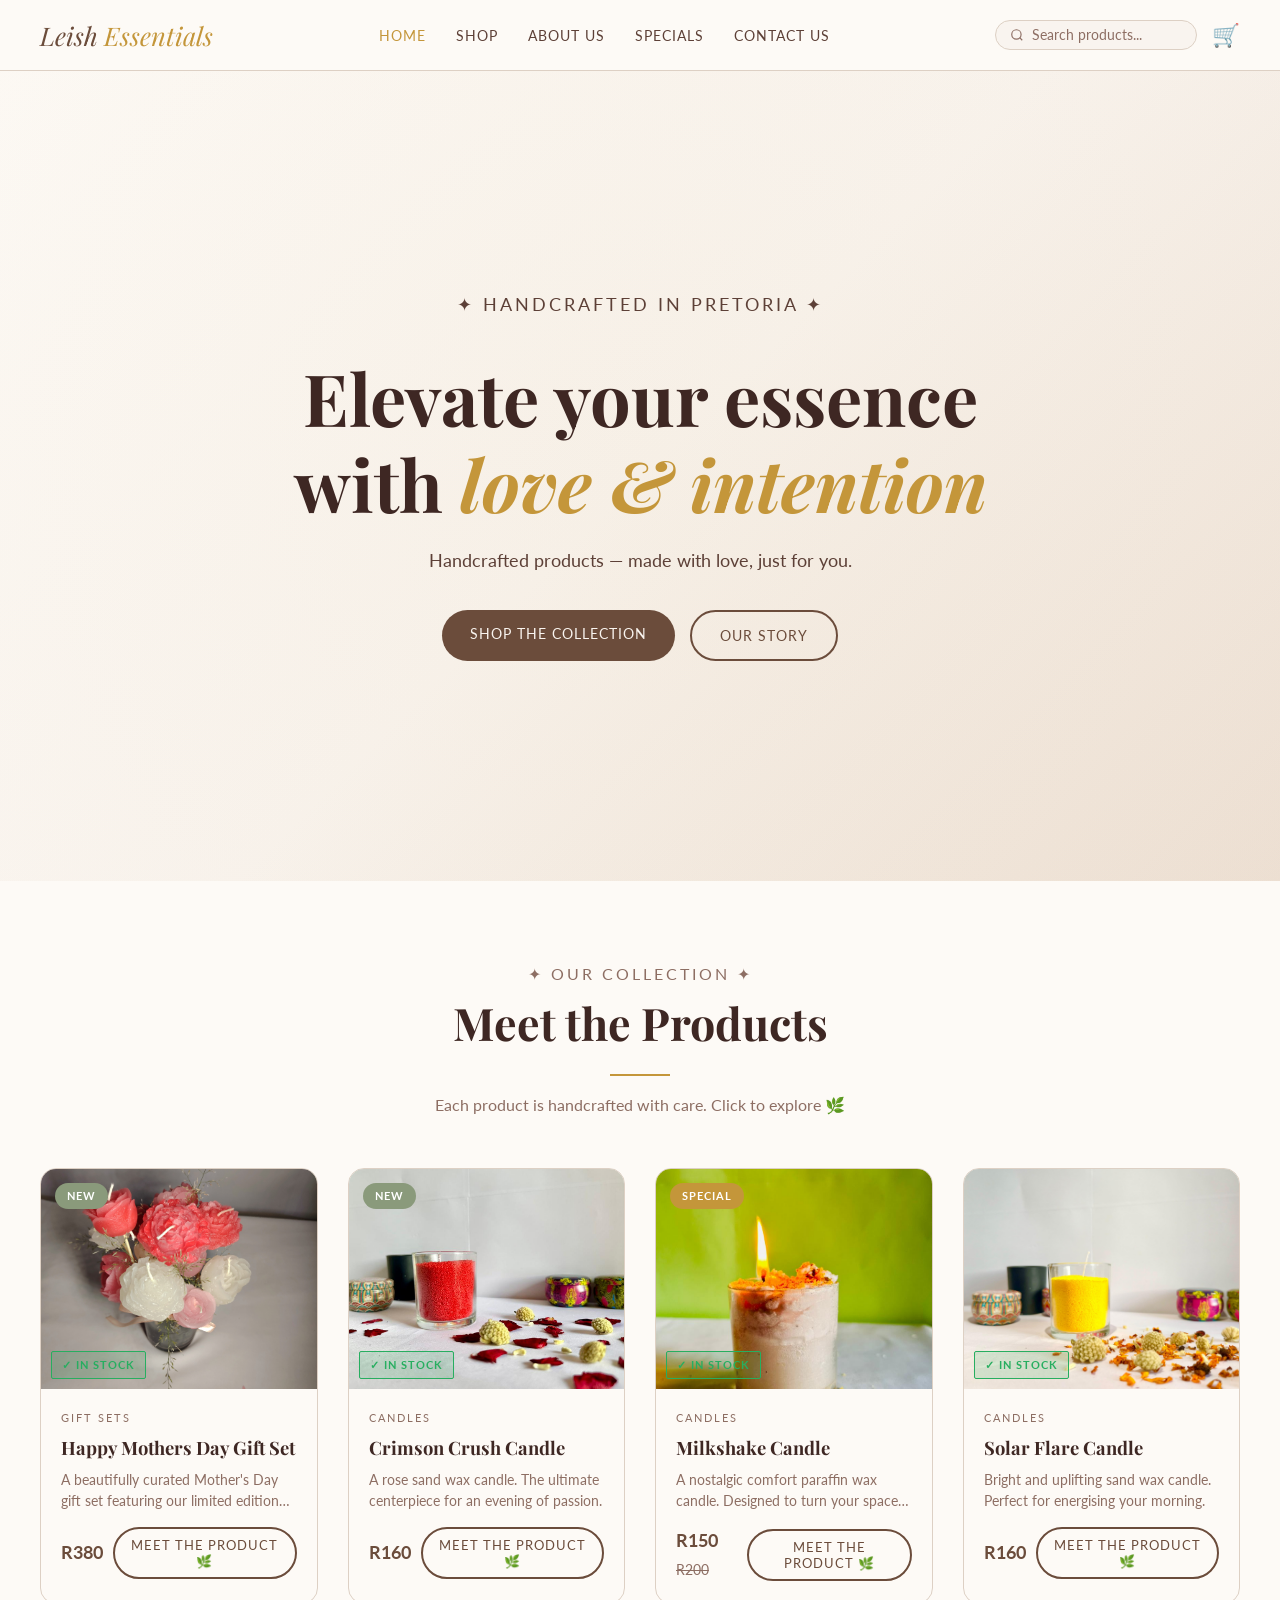
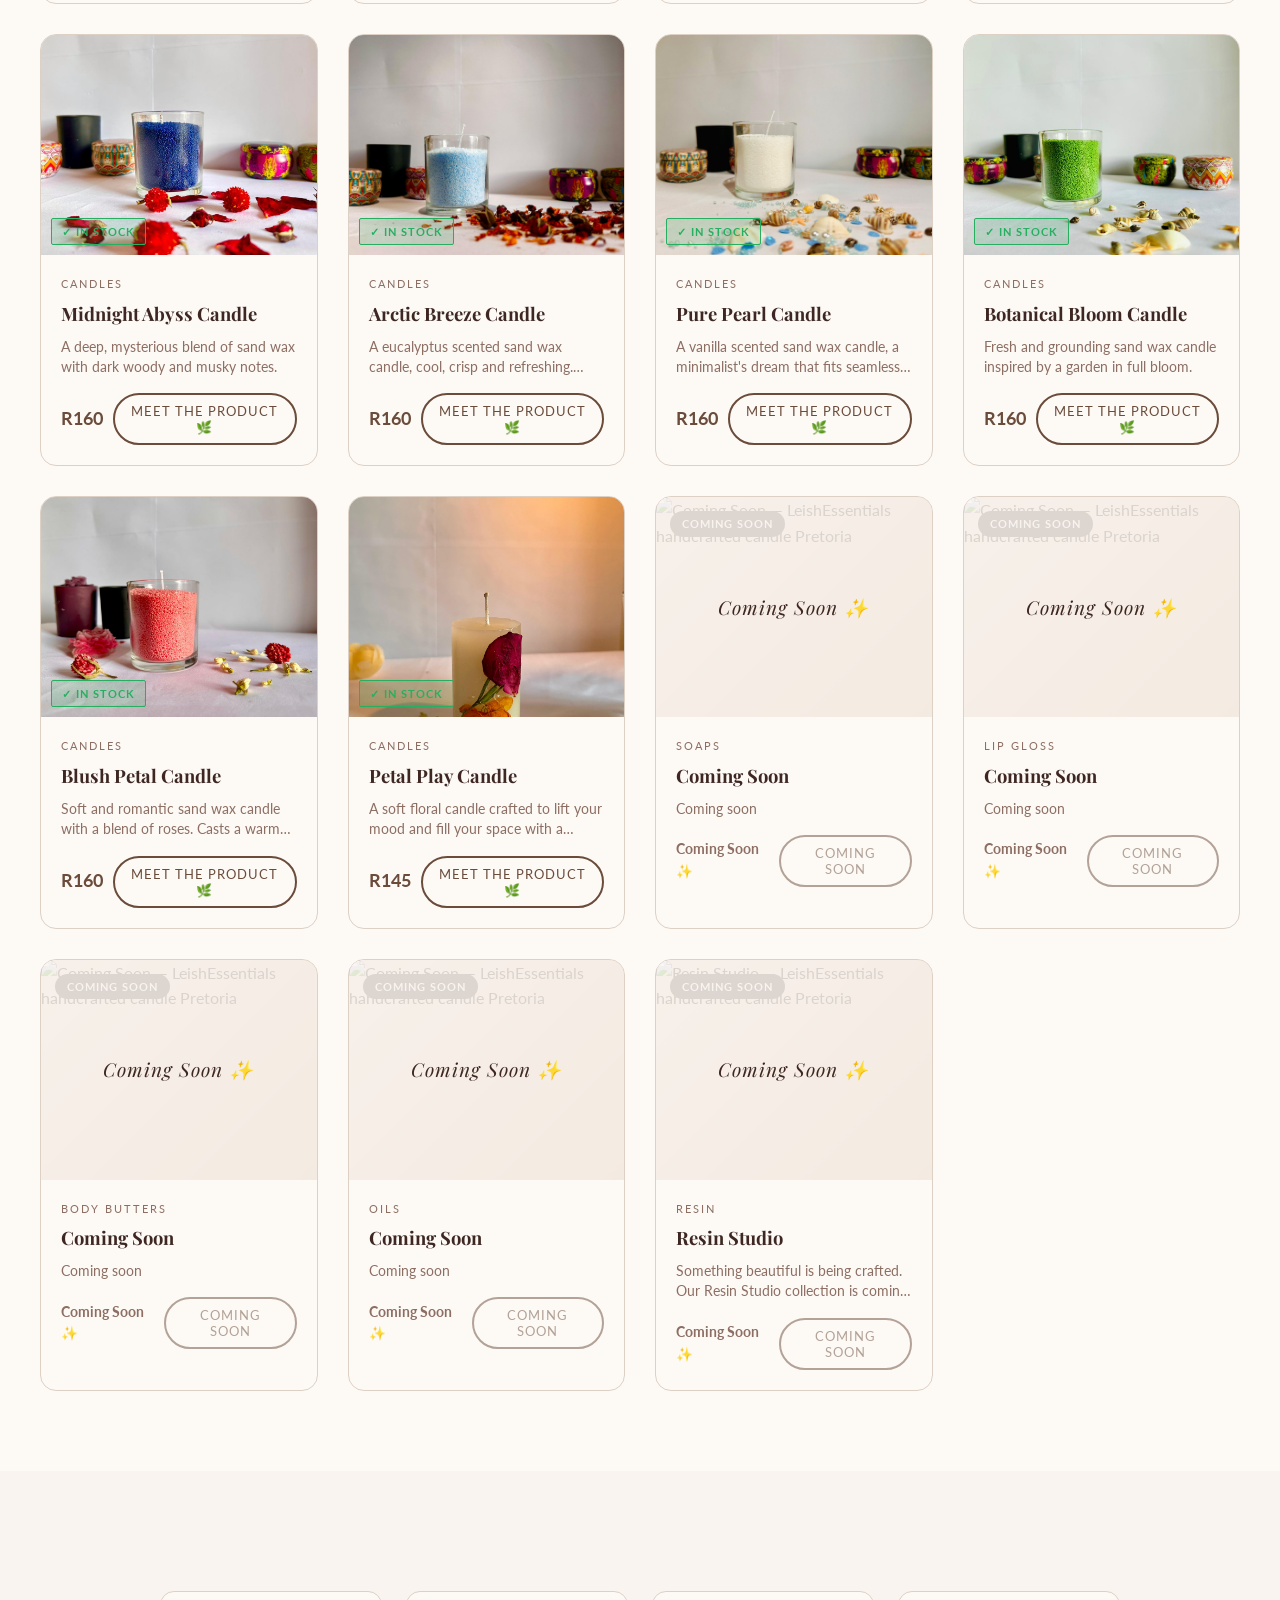
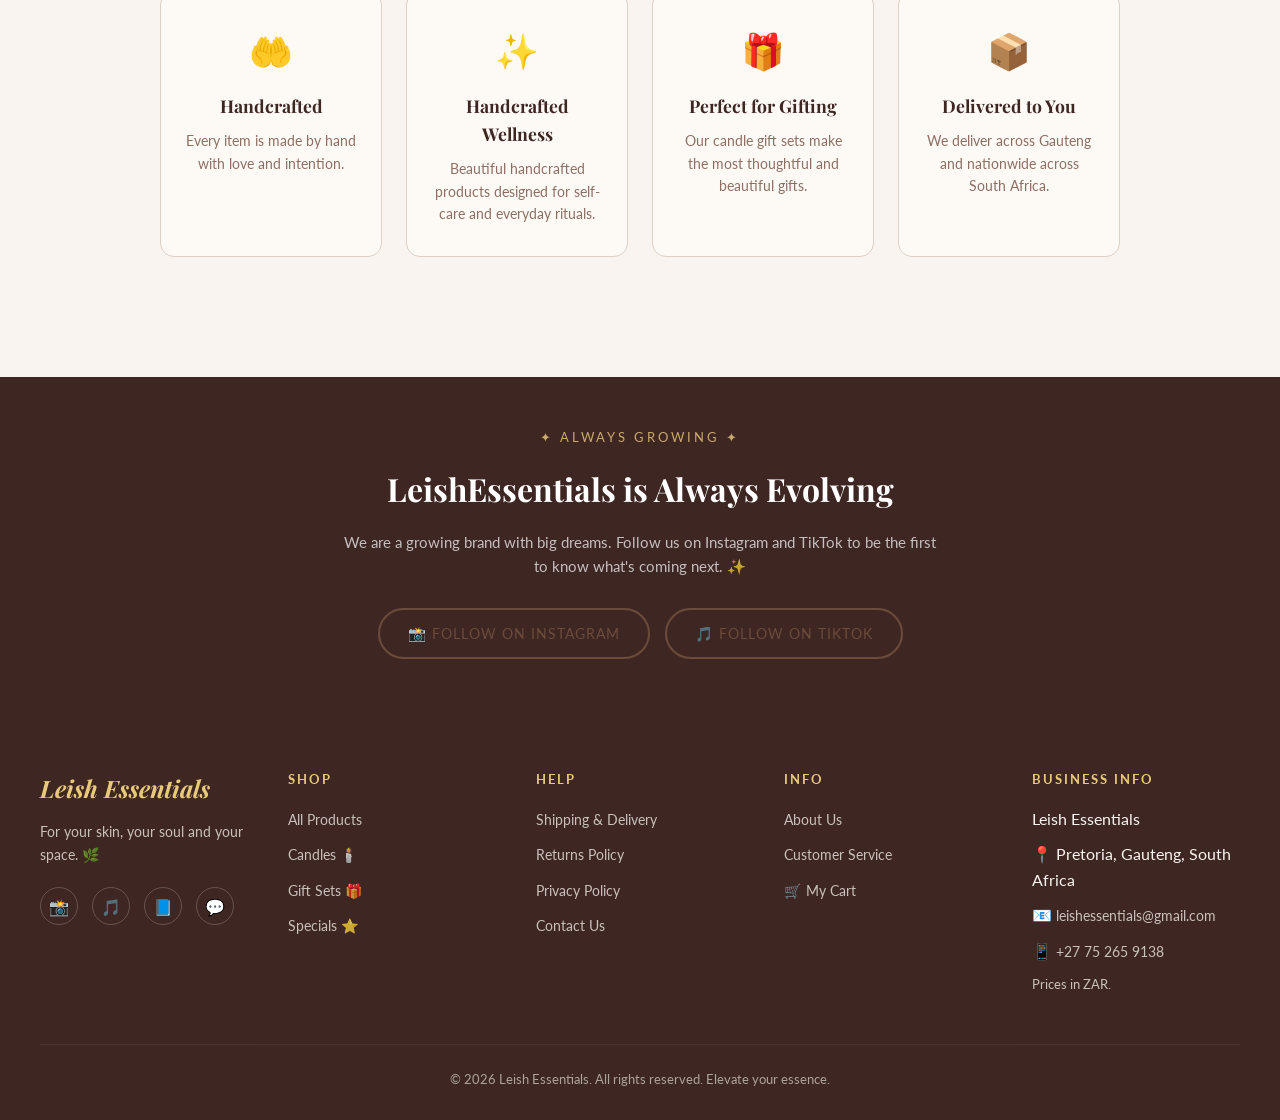
==== commit 444414c6: "Add files via upload" ====
--- a/index.html
+++ b/index.html
@@ -128,31 +128,7 @@
     <div class="product-grid" id="homeProductGrid"></div>
   </section>
 
-  <!-- 🌸 MOTHER'S DAY BANNER -->
-  <!-- ✂️ REMOVE THIS ENTIRE SECTION AFTER MOTHER'S DAY — 11 MAY 2026 -->
-  <section style="background: linear-gradient(135deg, #fff0f5, #ffe4f0);
-                  padding: 60px 20px;
-                  text-align: center;">
-    <p class="hero-eyebrow">✦ Limited Edition ✦</p>
-    <h2 style="font-family: var(--font-heading);
-               font-size: clamp(1.8rem, 4vw, 2.5rem);
-               color: var(--dark-brown);
-               margin-bottom: 15px;">
-      🌸 Mother's Day Candle Bouquet Gift Set
-    </h2>
-    <div class="section-divider"></div>
-    <p style="color: var(--text-light);
-              max-width: 600px;
-              margin: 15px auto 30px;
-              font-size: 0.95rem;">
-      Spoil the special women in your life with our handcrafted candle bouquets
-      — beautifully crafted and made with love. The perfect Mother's Day gift. 🕯️🌸
-    </p>
-    <a href="specials.html" class="btn btn-primary">
-      View Mother's Day Gift Sets
-    </a>
-  </section>
-  <!-- ✂️ END MOTHER'S DAY BANNER -->
+  
 
   <!-- VALUES STRIP -->
   <section style="background: var(--cream); padding: 60px 20px;">
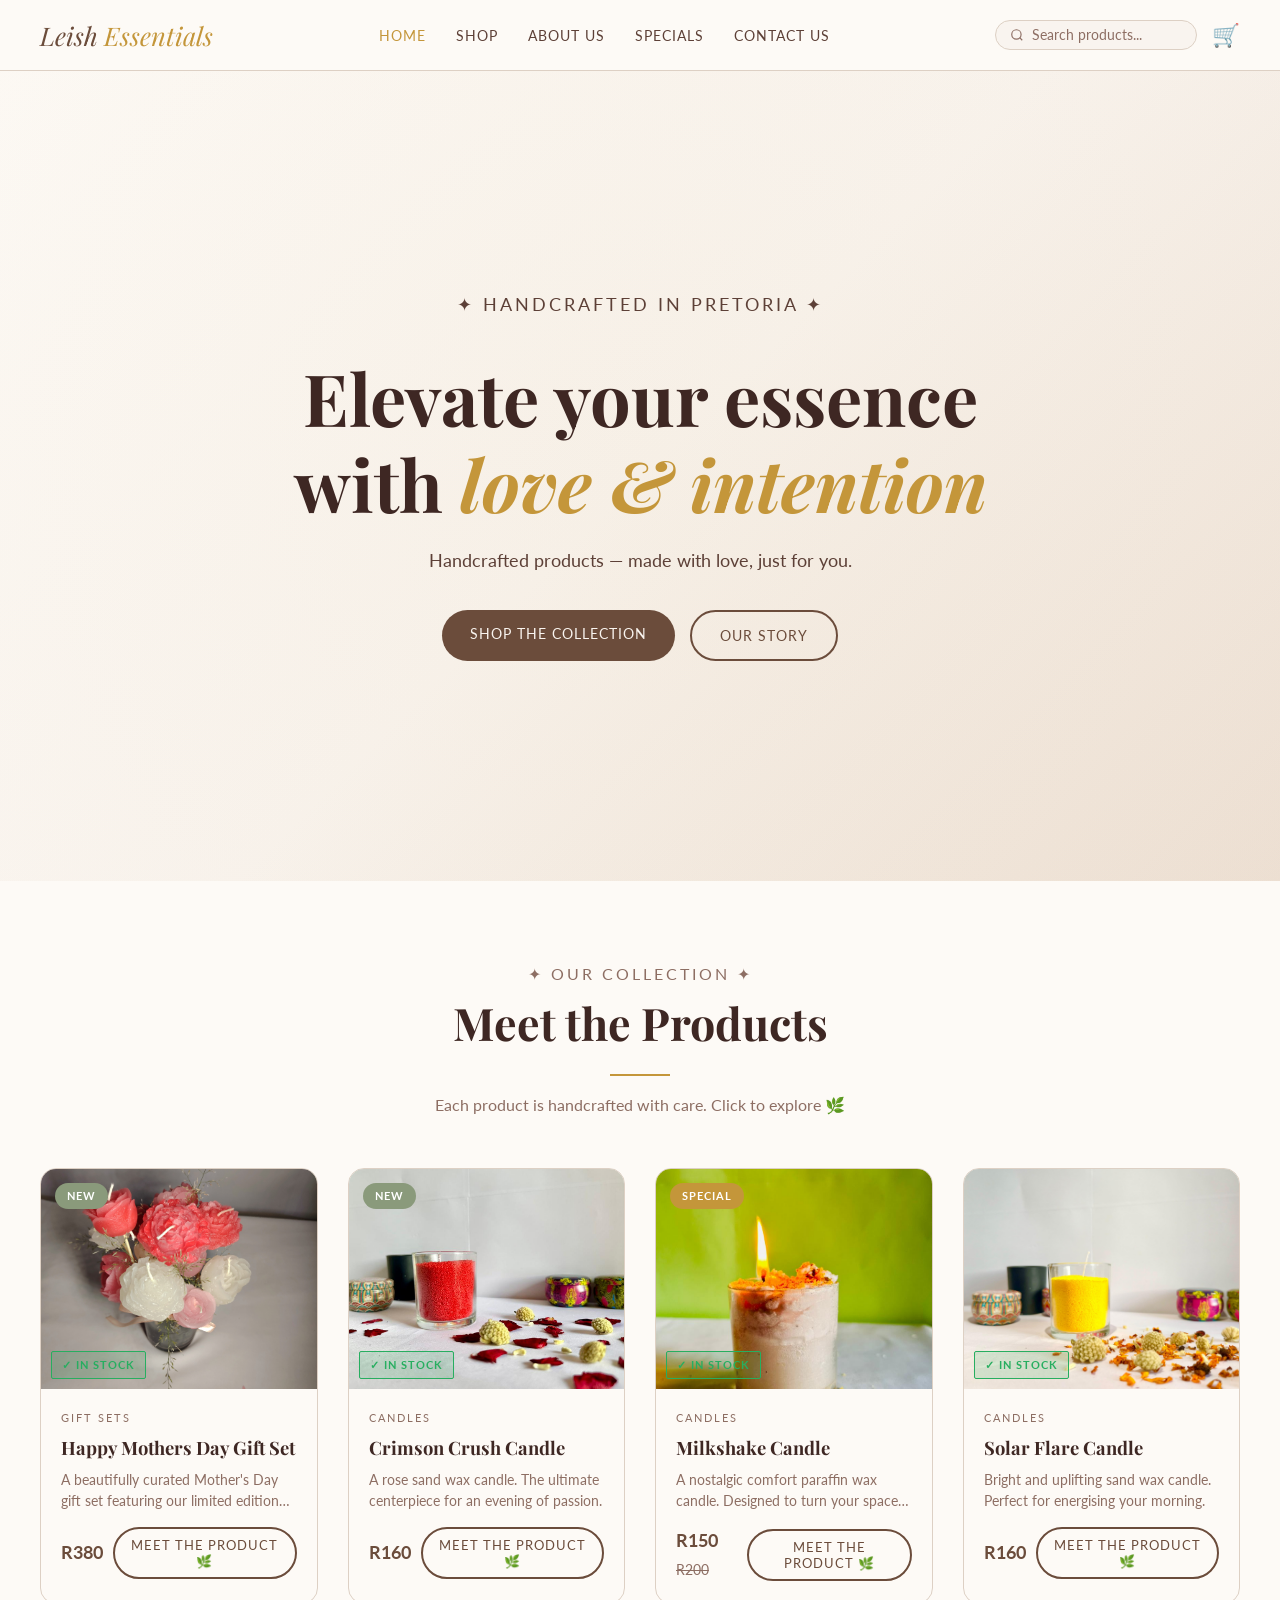
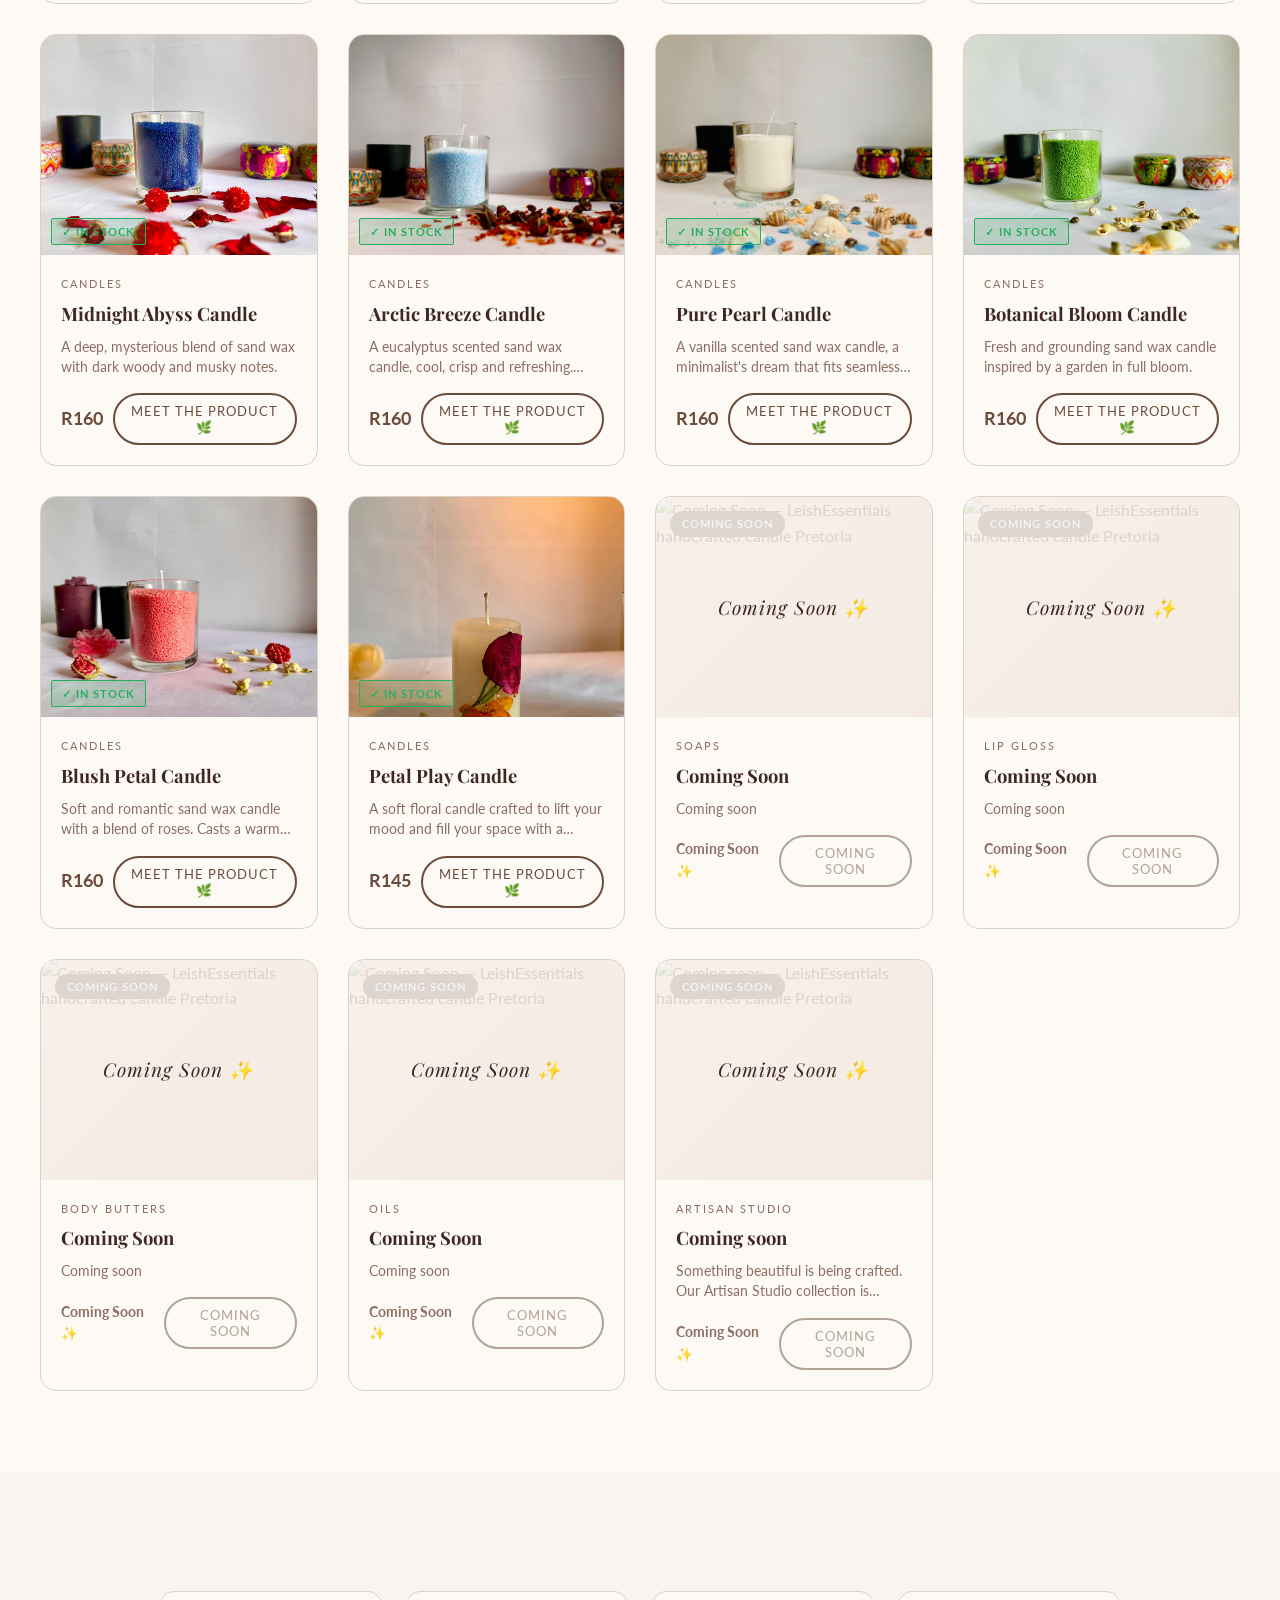
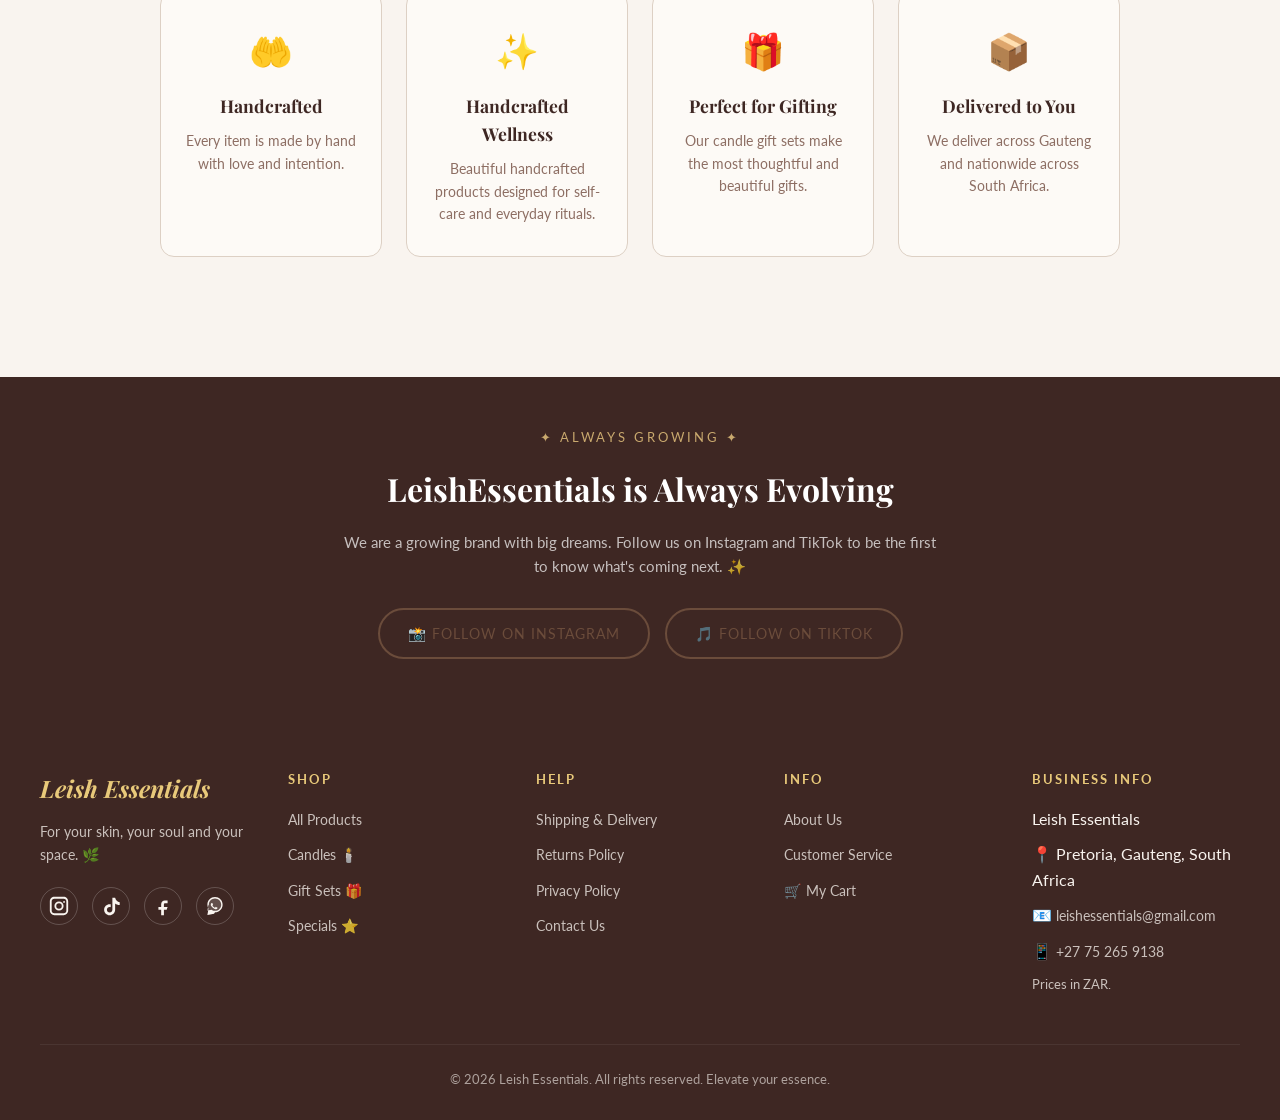
==== commit 5e7e37df: "Add files via upload" ====
--- a/index.html
+++ b/index.html
@@ -197,15 +197,40 @@
       <div class="footer-brand">
         <h3>Leish Essentials</h3>
         <p>For your skin, your soul and your space. 🌿</p>
-        <div class="social-links" style="margin-top:20px;">
-          <a href="https://www.instagram.com/leish_essentials?igsh=dmN6YTl0bXVvcGlt"
-             aria-label="Instagram">📸</a>
-          <a href="https://www.tiktok.com/@leish_essentials?_r=1&_t=ZS-94G1A8vCPpa"
-             aria-label="TikTok">🎵</a>
-          <a href="#" aria-label="Facebook">📘</a>
-          <a href="https://wa.me/message/UR2EZZODGWVXG1"
-             aria-label="WhatsApp">💬</a>
-        </div>
+       
+<div class="social-links" style="margin-top:20px;">
+  <a href="https://www.instagram.com/leish_essentials?igsh=dmN6YTl0bXVvcGlt" aria-label="Instagram" target="_blank" rel="noopener">
+    <!-- Instagram SVG -->
+    <svg xmlns="http://www.w3.org/2000/svg" width="22" height="22" viewBox="0 0 24 24" fill="currentColor" aria-hidden="true">
+      <path d="M7 2C4.243 2 2 4.243 2 7v10c0 2.757 2.243 5 5 5h10c2.757 0 5-2.243 5-5V7c0-2.757-2.243-5-5-5H7zm10 2a3 3 0 0 1 3 3v10a3 3 0 0 1-3 3H7a3 3 0 0 1-3-3V7a3 3 0 0 1 3-3h10z"/>
+      <path d="M12 7a5 5 0 1 0 0 10 5 5 0 0 0 0-10zm0 2a3 3 0 1 1 0 6 3 3 0 0 1 0-6z"/>
+      <path d="M17.5 6.5a1 1 0 1 0 0 2 1 1 0 0 0 0-2z"/>
+    </svg>
+  </a>
+
+  <a href="https://www.tiktok.com/@leish_essentials?_r=1&_t=ZS-94G1A8vCPpa" aria-label="TikTok" target="_blank" rel="noopener">
+    <!-- TikTok SVG (simple mark) -->
+    <svg xmlns="http://www.w3.org/2000/svg" width="22" height="22" viewBox="0 0 24 24" fill="currentColor" aria-hidden="true">
+      <path d="M16.5 3c.7 2.6 2.4 4.3 5 5v3c-1.9.1-3.6-.5-5-1.6V16c0 3.3-2.7 6-6 6s-6-2.7-6-6 2.7-6 6-6c.4 0 .8 0 1.2.1v3.2c-.4-.2-.8-.3-1.2-.3-1.7 0-3 1.3-3 3s1.3 3 3 3 3-1.3 3-3V3h2z"/>
+    </svg>
+  </a>
+
+  <a href="#" aria-label="Facebook" target="_blank" rel="noopener">
+    <!-- Facebook SVG -->
+    <svg xmlns="http://www.w3.org/2000/svg" width="22" height="22" viewBox="0 0 24 24" fill="currentColor" aria-hidden="true">
+      <path d="M14 9h3V6h-3c-2.2 0-4 1.8-4 4v3H7v3h3v6h3v-6h3l1-3h-4v-3c0-.6.4-1 1-1z"/>
+    </svg>
+  </a>
+
+  <a href="https://wa.me/message/UR2EZZODGWVXG1" aria-label="WhatsApp" target="_blank" rel="noopener">
+    <!-- WhatsApp SVG -->
+    <svg xmlns="http://www.w3.org/2000/svg" width="22" height="22" viewBox="0 0 32 32" fill="currentColor" aria-hidden="true">
+      <path d="M16 3C9.93 3 5 7.93 5 14c0 2.1.58 4.06 1.58 5.73L5 29l9.56-1.55A10.95 10.95 0 0 0 16 25c6.07 0 11-4.93 11-11S22.07 3 16 3z" opacity="0.2"/>
+      <path d="M16 3C9.93 3 5 7.93 5 14c0 2.1.58 4.06 1.58 5.73L5 29l9.56-1.55A10.95 10.95 0 0 0 16 25c6.07 0 11-4.93 11-11S22.07 3 16 3zm0 20c-1.62 0-3.2-.45-4.57-1.3l-.33-.2-6.06.98.99-5.95-.22-.35A8.92 8.92 0 0 1 7 14c0-4.97 4.03-9 9-9s9 4.03 9 9-4.03 9-9 9z"/>
+      <path d="M19.07 18.09c-.24-.12-1.41-.69-1.63-.77-.22-.08-.38-.12-.54.12-.16.24-.62.77-.76.93-.14.16-.28.18-.52.06-.24-.12-1.01-.37-1.92-1.18-.71-.63-1.19-1.4-1.33-1.64-.14-.24-.01-.37.1-.48.1-.1.24-.28.36-.41.12-.14.16-.24.24-.4.08-.16.04-.3-.02-.42-.06-.12-.54-1.3-.74-1.78-.19-.46-.39-.4-.54-.41h-.46c-.16 0-.42.06-.64.3-.22.24-.84.82-.84 2 0 1.18.86 2.32.99 2.48.12.16 1.7 2.62 4.11 3.67.58.25 1.03.4 1.38.51.58.18 1.1.16 1.51.1.46-.07 1.41-.57 1.61-1.12.2-.55.2-1.02.14-1.12-.06-.1-.22-.16-.46-.28z"/>
+    </svg>
+  </a>
+</div>
       </div>
 
       <div class="footer-col">
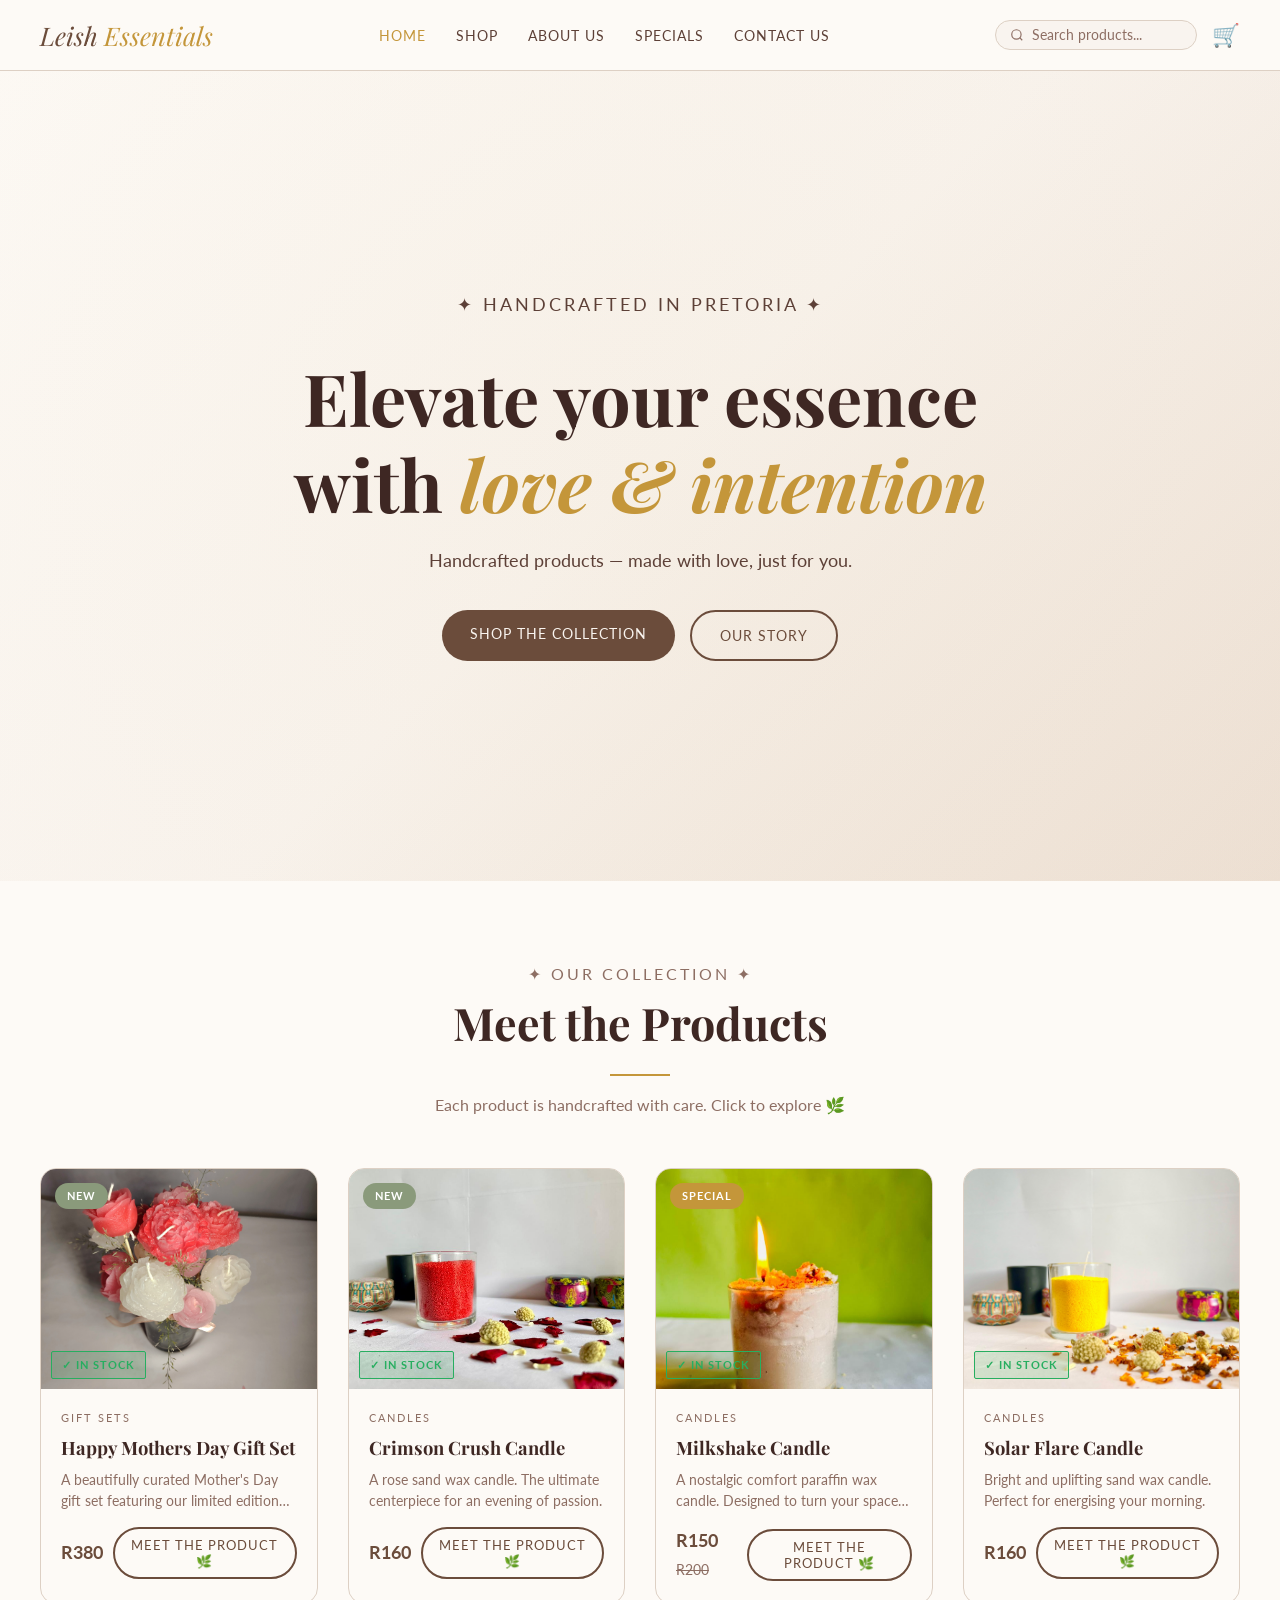
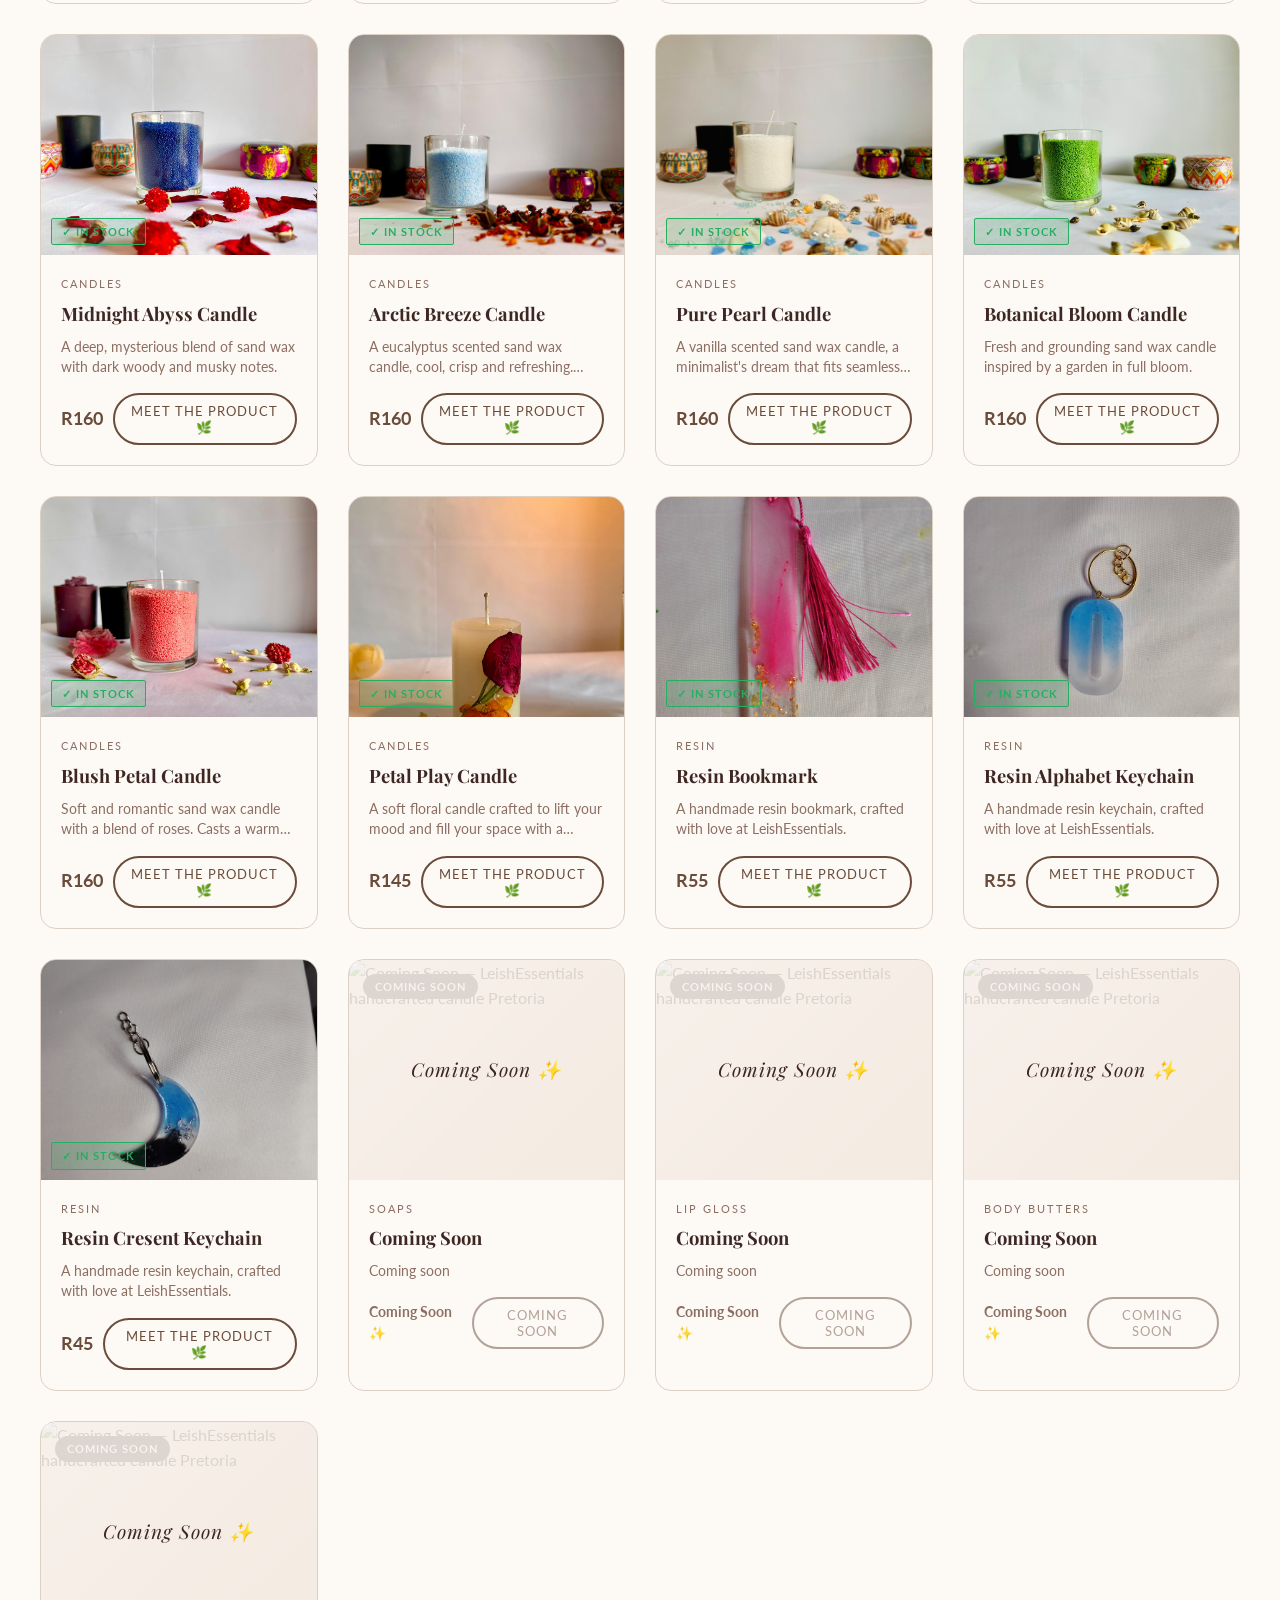
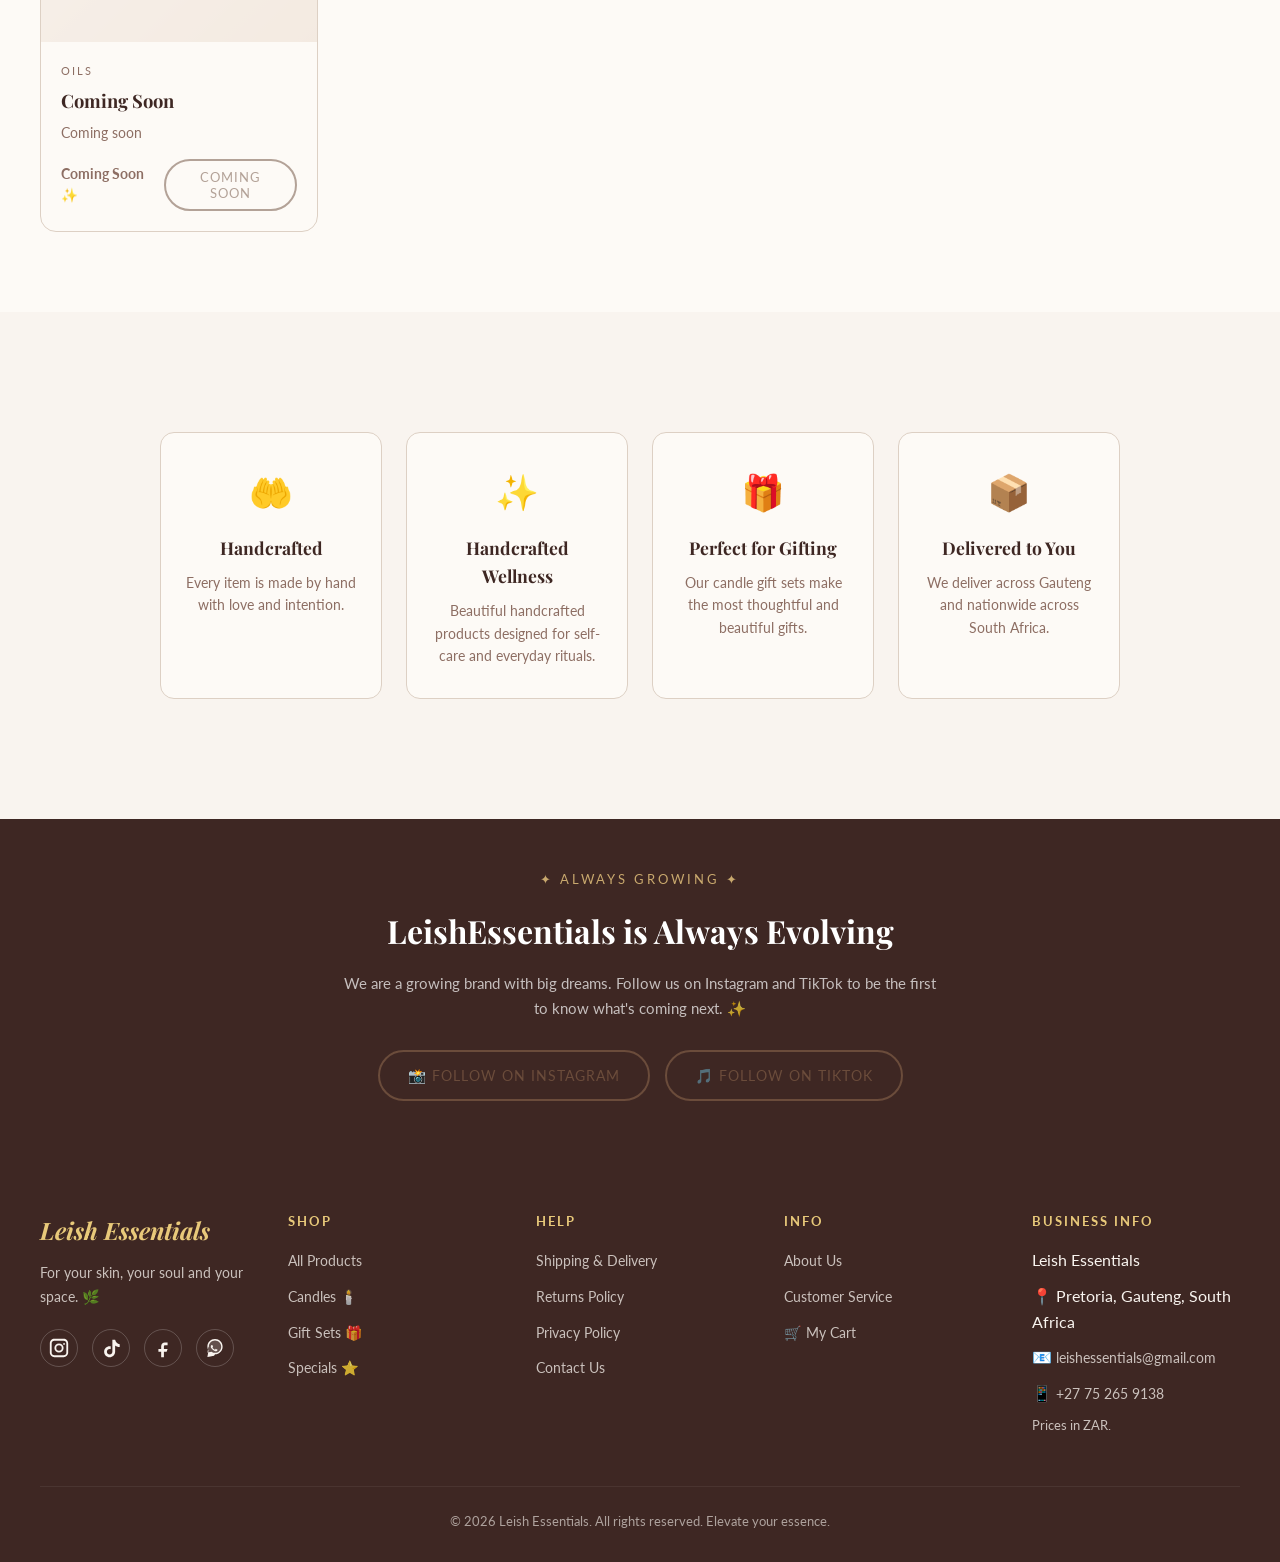
==== commit 59e45671: "Add files via upload" ====
--- a/index.html
+++ b/index.html
@@ -6,16 +6,16 @@
 
   <title>LeishEssentials | Handcrafted Candles | Pretoria, Gauteng</title>
 
-  <meta name="description" content="Shop LeishEssentials handcrafted candles in Pretoria, Gauteng. Perfect for gifting and special moments. Nationwide delivery in South Africa. Mother's Day candle bouquet gift sets coming soon.">
-
-  <meta name="keywords" content="handcrafted candles pretoria, candles gauteng, scented candles south africa, candle gift sets pretoria, mothers day candle bouquet pretoria, nationwide delivery south africa">
+  <meta name="description" content="Shop LeishEssentials handcrafted candles and resin products in Pretoria, Gauteng. Perfect for gifting and special moments. Nationwide delivery in South Africa.">
+
+  <meta name="keywords" content="handcrafted candles pretoria, candles gauteng, scented candles south africa, candle gift sets pretoria,resin products, artisan resin south africa, pretoria, nationwide delivery south africa">
 
   <meta name="author" content="LeishEssentials">
   <meta name="robots" content="index, follow">
 
   <!-- Open Graph — for WhatsApp & social media sharing -->
-  <meta property="og:title" content="LeishEssentials | Handcrafted Candles | Pretoria">
-  <meta property="og:description" content="Shop handcrafted candles from LeishEssentials in Pretoria, Gauteng. Nationwide delivery in South Africa. Mother's Day candle bouquet gift sets coming soon.">
+  <meta property="og:title" content="LeishEssentials | Handcrafted Candles & Resin products| Pretoria">
+  <meta property="og:description" content="Shop handcrafted candles and resin products from LeishEssentials in Pretoria, Gauteng. Nationwide delivery in South Africa. Mother's Day candle bouquet gift sets coming soon.">
   <meta property="og:image" content="https://leisha-http.github.io/leish-essentials/IMG-20260314-WA0123.jpg">
   <meta property="og:url" content="https://leisha-http.github.io/leish-essentials/index.html">
   <meta property="og:type" content="website">
@@ -23,7 +23,7 @@
 
   <meta name="twitter:card" content="summary_large_image">
   <meta name="twitter:title" content="LeishEssentials | Handcrafted Candles | Pretoria">
-  <meta name="twitter:description" content="Shop handcrafted candles from LeishEssentials in Pretoria, Gauteng. Nationwide delivery in South Africa.">
+  <meta name="twitter:description" content="Shop handcrafted candles and resin products from LeishEssentials in Pretoria, Gauteng. Nationwide delivery in South Africa.">
   
   <link rel="stylesheet" href="style.css"/>
 </head>
--- a/style.css
+++ b/style.css
@@ -1874,4 +1874,43 @@
     width : 100%;
     border-radius: 0 0 12px 12px;
   }
+}
+
+/* ── Consultation Notice ── */
+.consultation-notice {
+  background   : #fff8f0;
+  border       : 1px solid #f0c080;
+  border-radius: 10px;
+  padding      : 12px 15px;
+  margin       : 12px 0;
+  text-align   : center;
+}
+
+.consult-title {
+  font-weight: bold;
+  font-size  : 14px;
+  color      : #b35c00;
+  margin     : 0 0 5px 0;
+}
+
+.consult-text {
+  font-size: 12px;
+  color    : #555;
+  margin   : 0 0 10px 0;
+}
+
+.consult-btn {
+  display         : inline-block;
+  background      : #b35c00;
+  color           : #fff;
+  padding         : 7px 18px;
+  border-radius   : 20px;
+  text-decoration : none;
+  font-size       : 13px;
+  font-weight     : bold;
+  transition      : background 0.2s;
+}
+
+.consult-btn:hover {
+  background: #d4740a;
 }
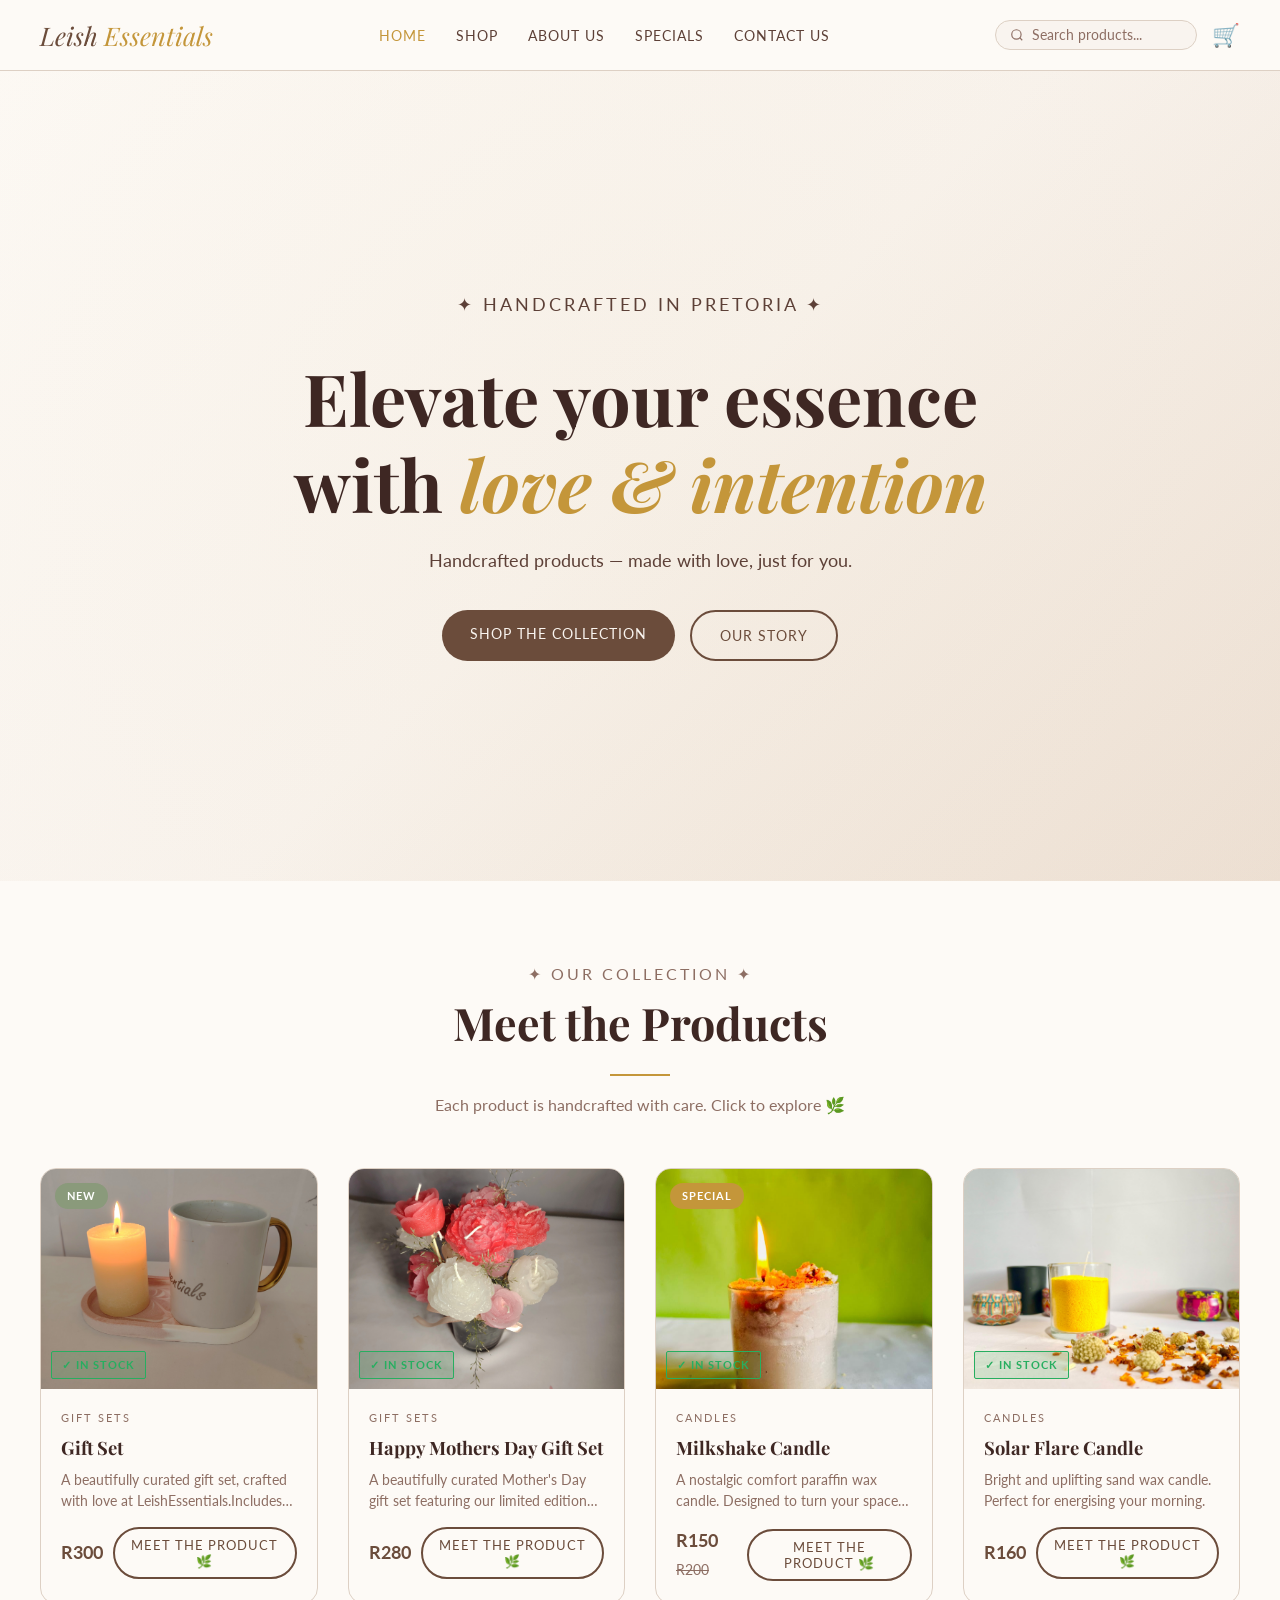
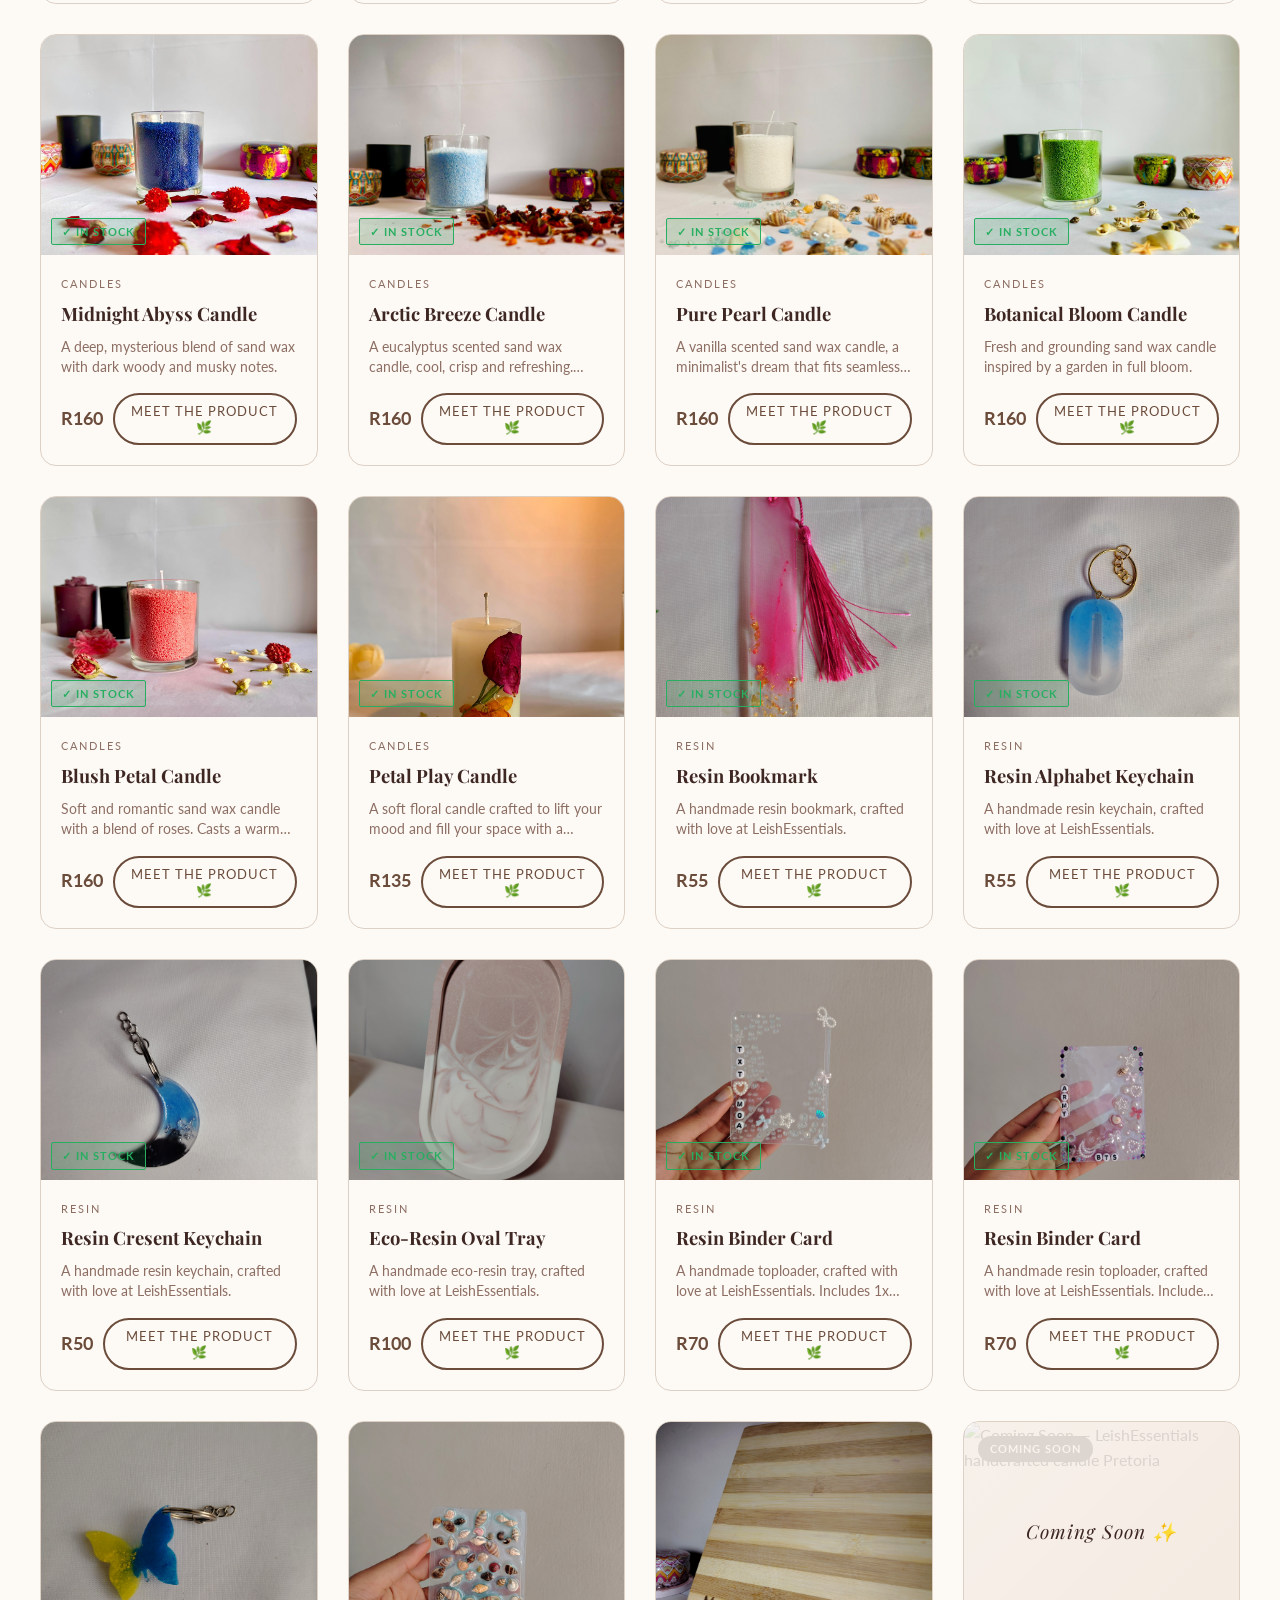
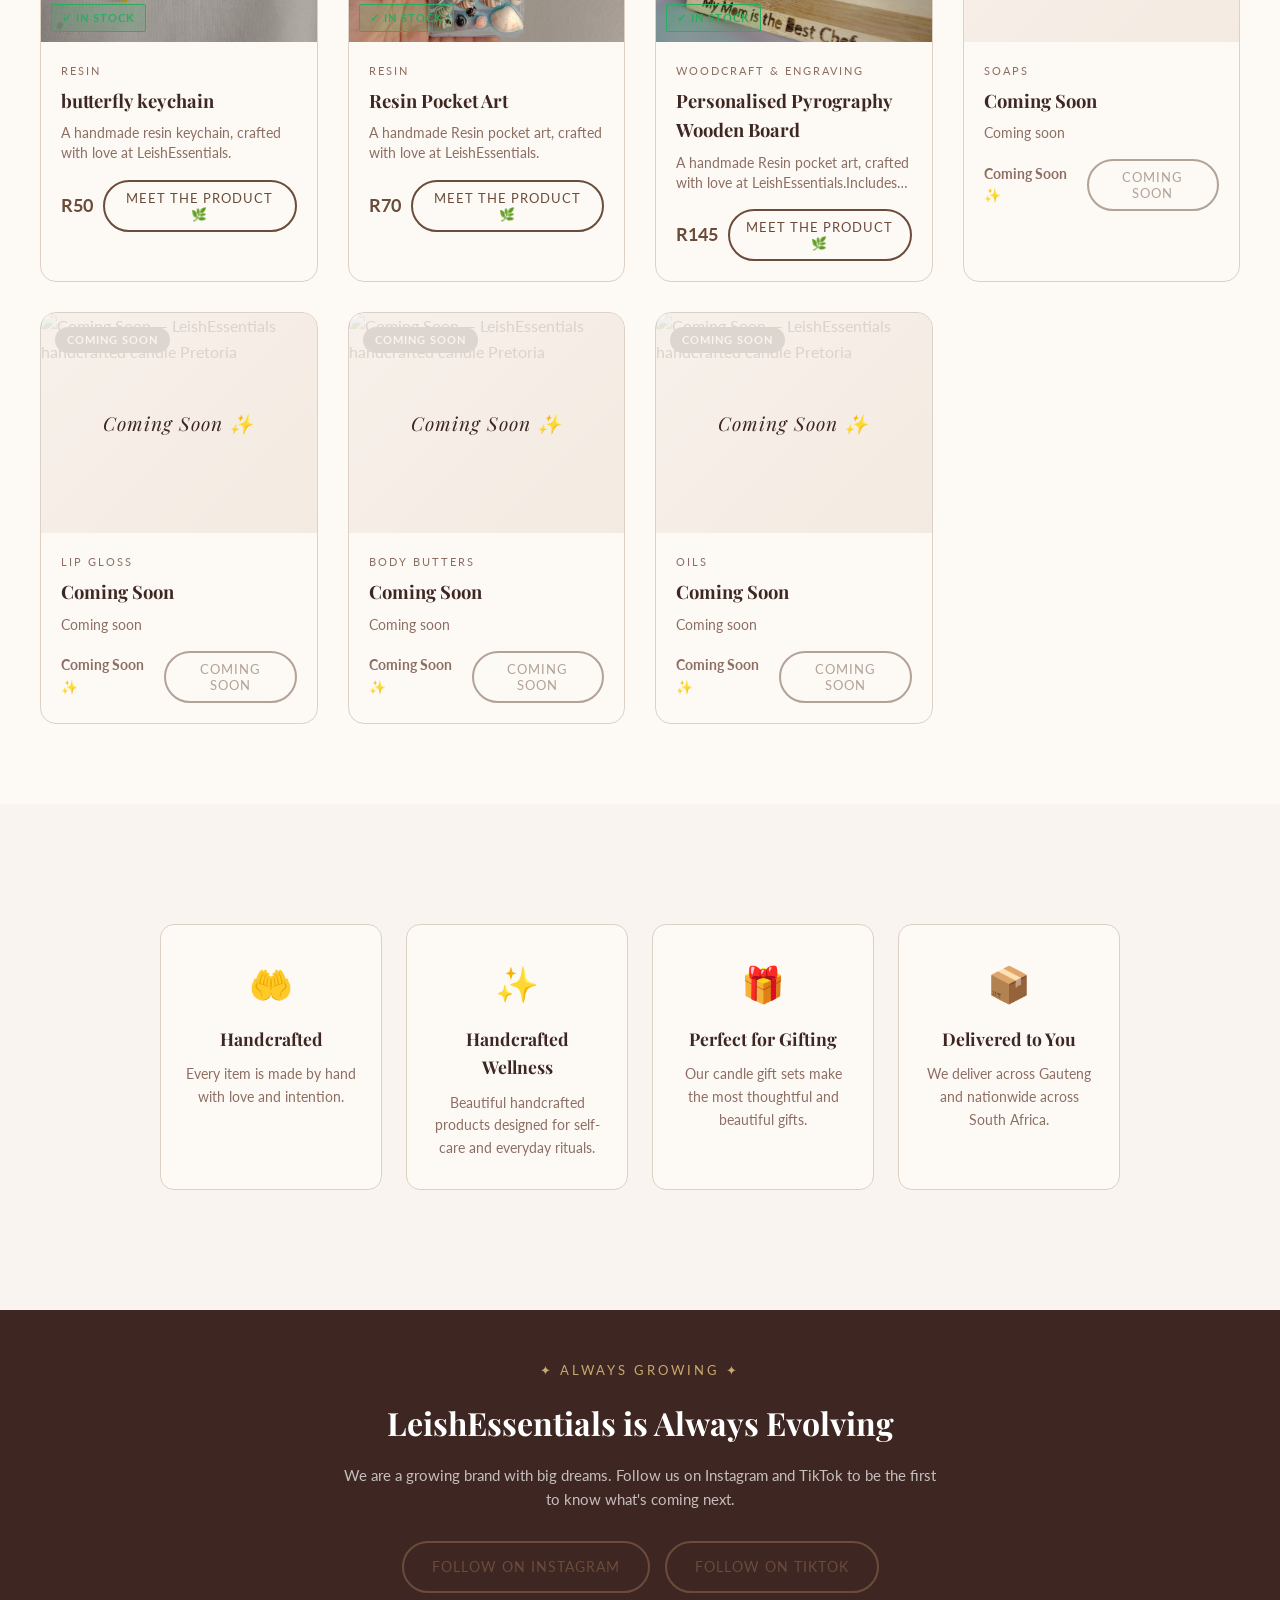
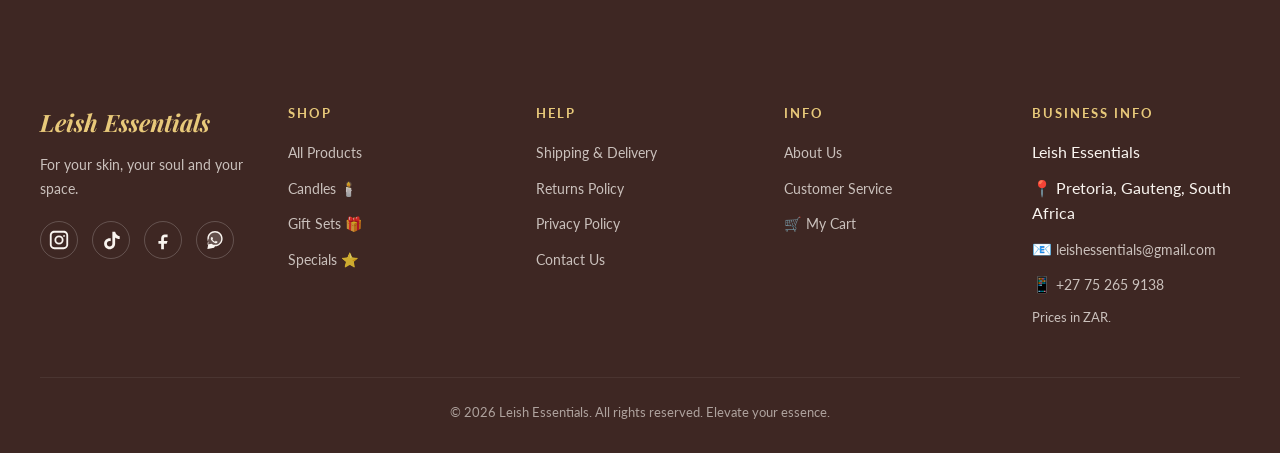
==== commit 353882a8: "Add files via upload" ====
--- a/index.html
+++ b/index.html
@@ -175,18 +175,18 @@
               font-size: 0.95rem;">
       We are a growing brand with big dreams.
       Follow us on Instagram and TikTok to be
-      the first to know what's coming next. ✨
+      the first to know what's coming next. 
     </p>
     <div style="display:flex; gap:15px;
                 justify-content:center;
                 flex-wrap:wrap;">
       <a href="https://www.instagram.com/leish_essentials?igsh=dmN6YTl0bXVvcGlt"
          class="btn btn-outline">
-        📸 Follow on Instagram
+         Follow on Instagram
       </a>
       <a href="https://www.tiktok.com/@leish_essentials?_r=1&_t=ZS-94G1A8vCPpa"
          class="btn btn-outline">
-        🎵 Follow on TikTok
+         Follow on TikTok
       </a>
     </div>
   </section>
@@ -196,7 +196,7 @@
     <div class="footer-grid">
       <div class="footer-brand">
         <h3>Leish Essentials</h3>
-        <p>For your skin, your soul and your space. 🌿</p>
+        <p>For your skin, your soul and your space. </p>
        
 <div class="social-links" style="margin-top:20px;">
   <a href="https://www.instagram.com/leish_essentials?igsh=dmN6YTl0bXVvcGlt" aria-label="Instagram" target="_blank" rel="noopener">
